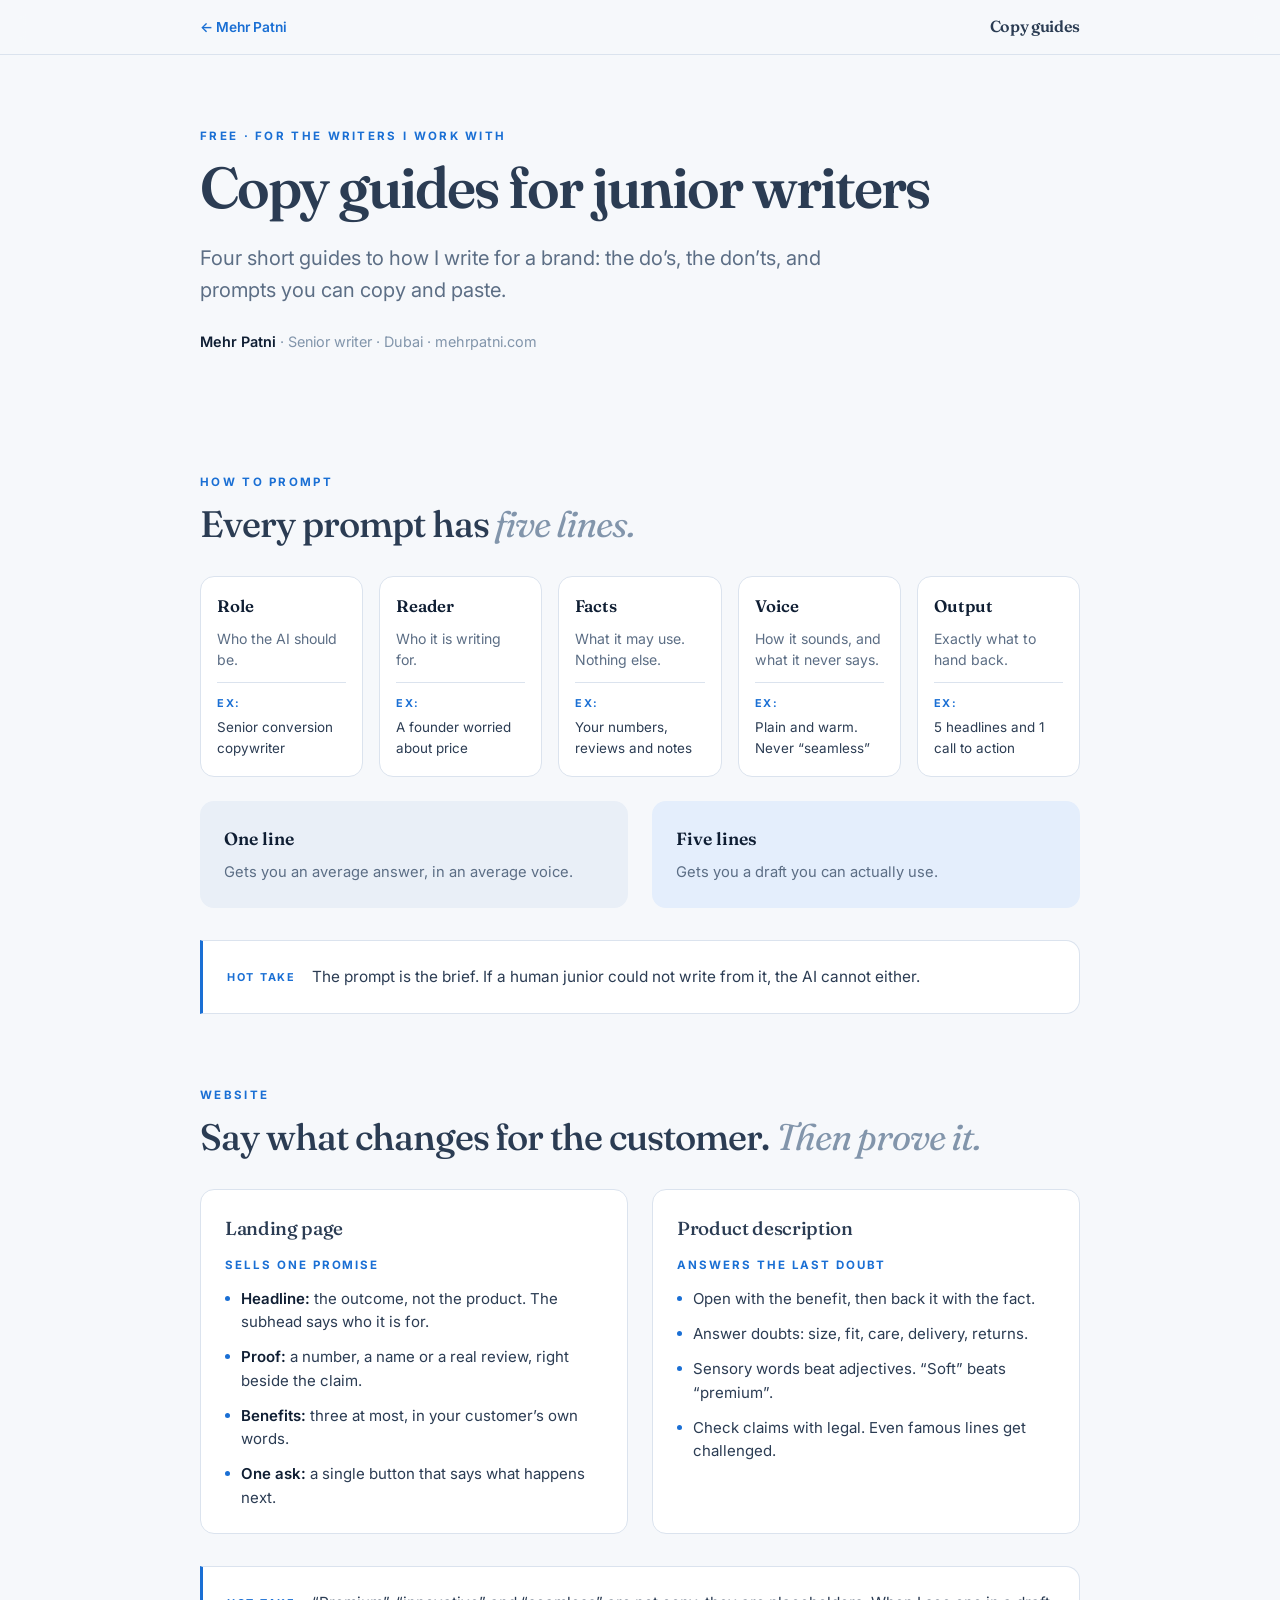
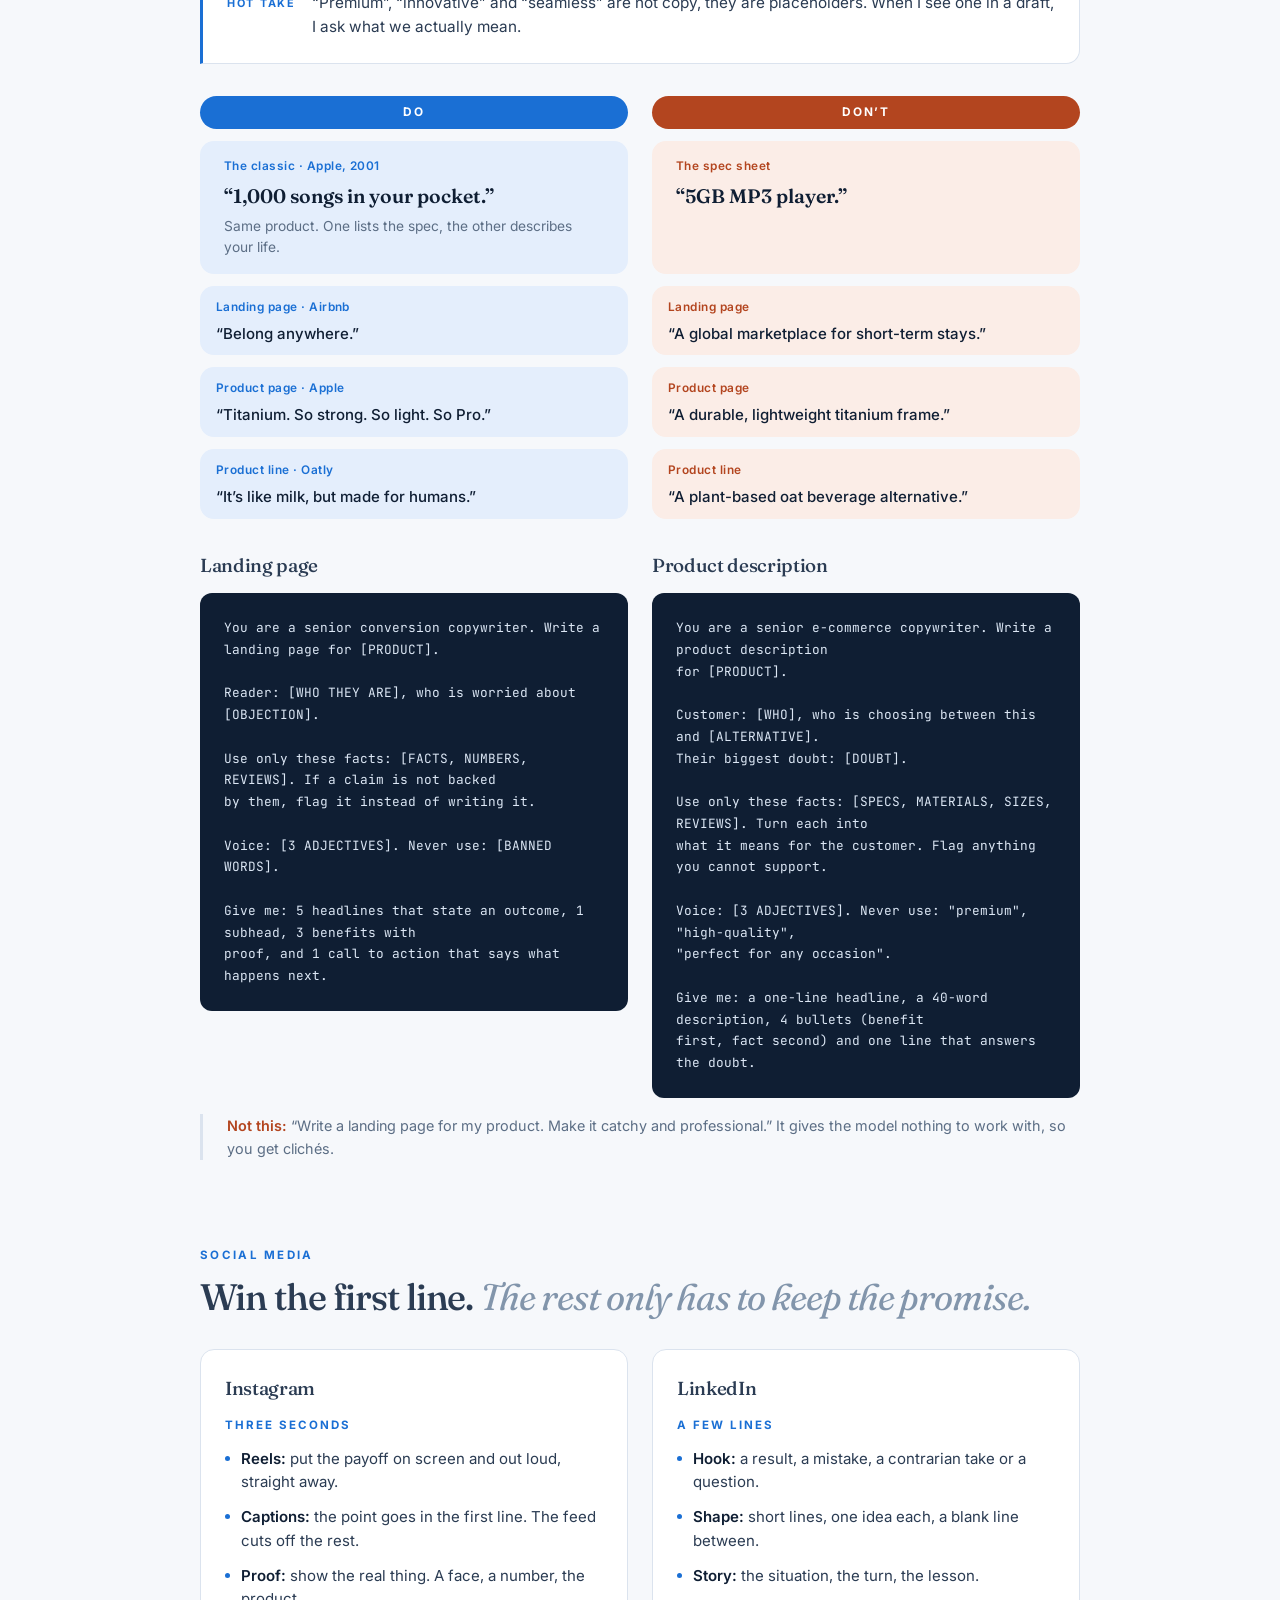
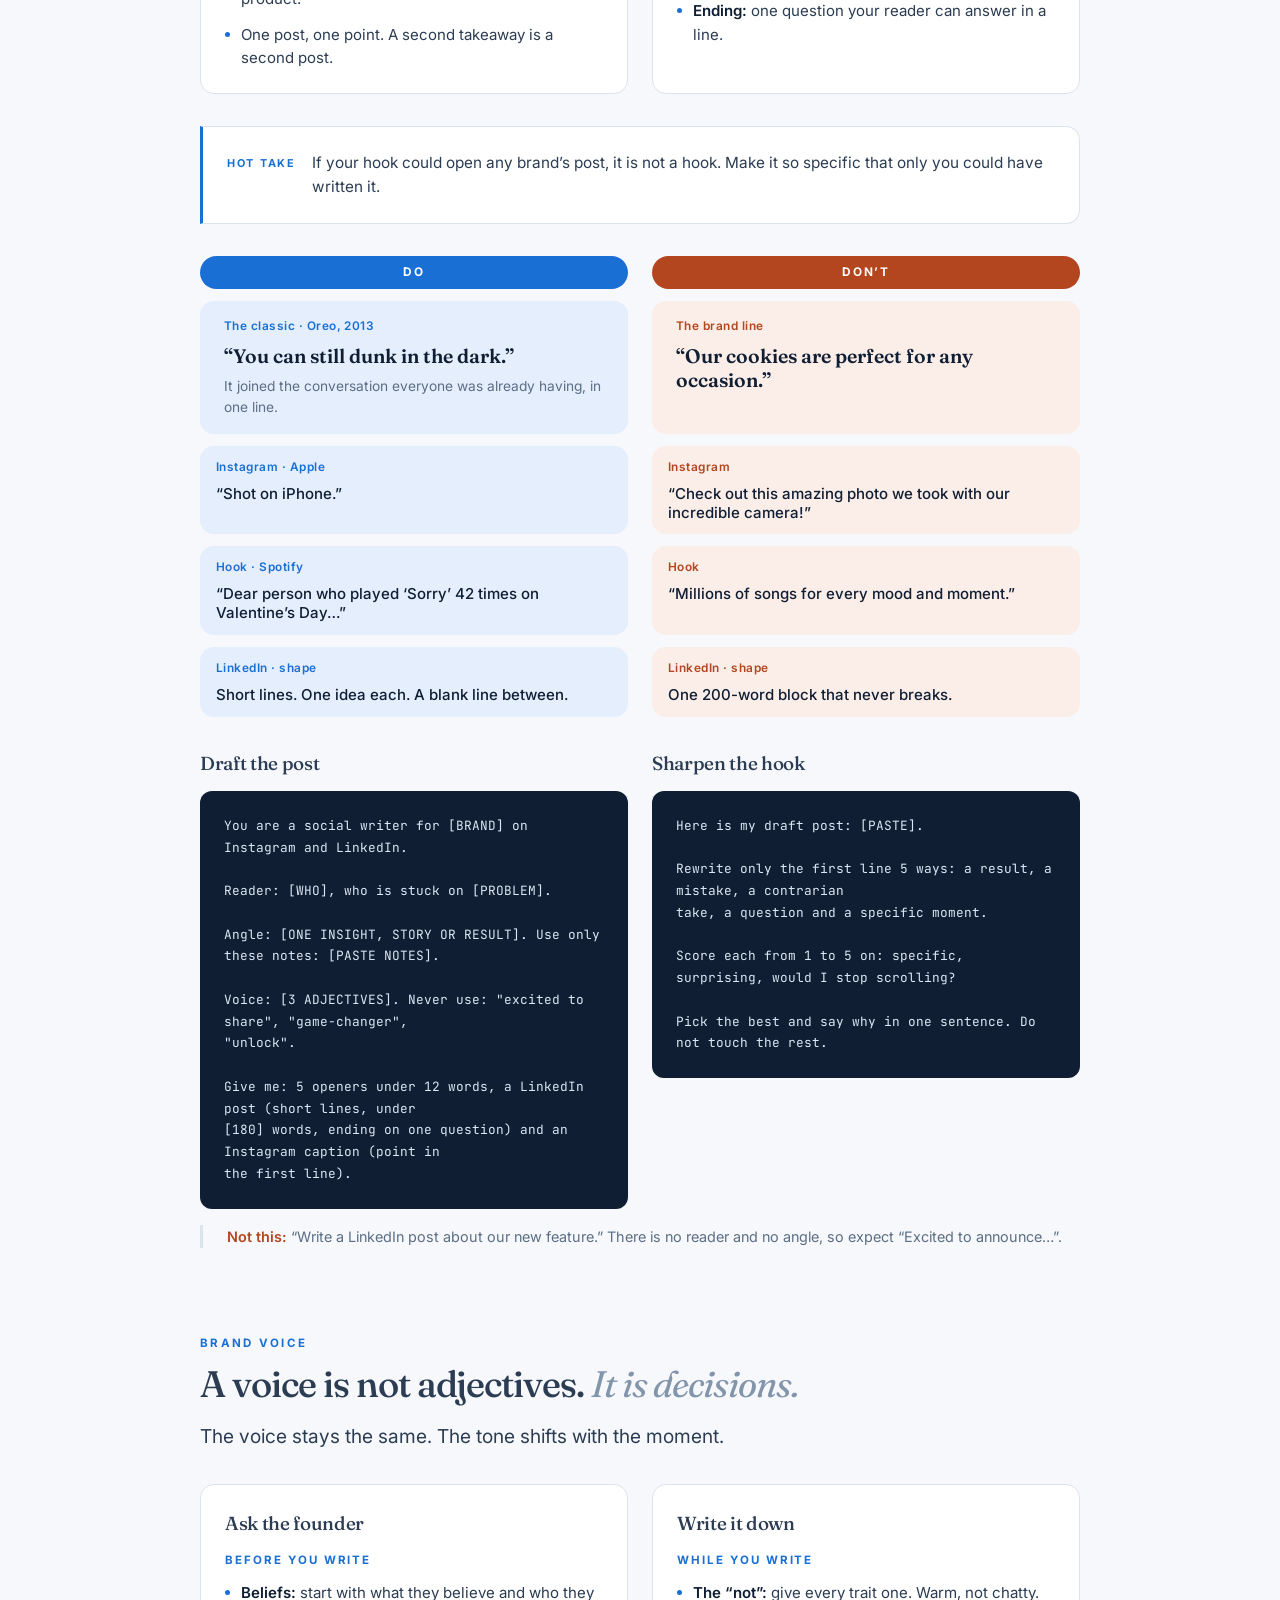
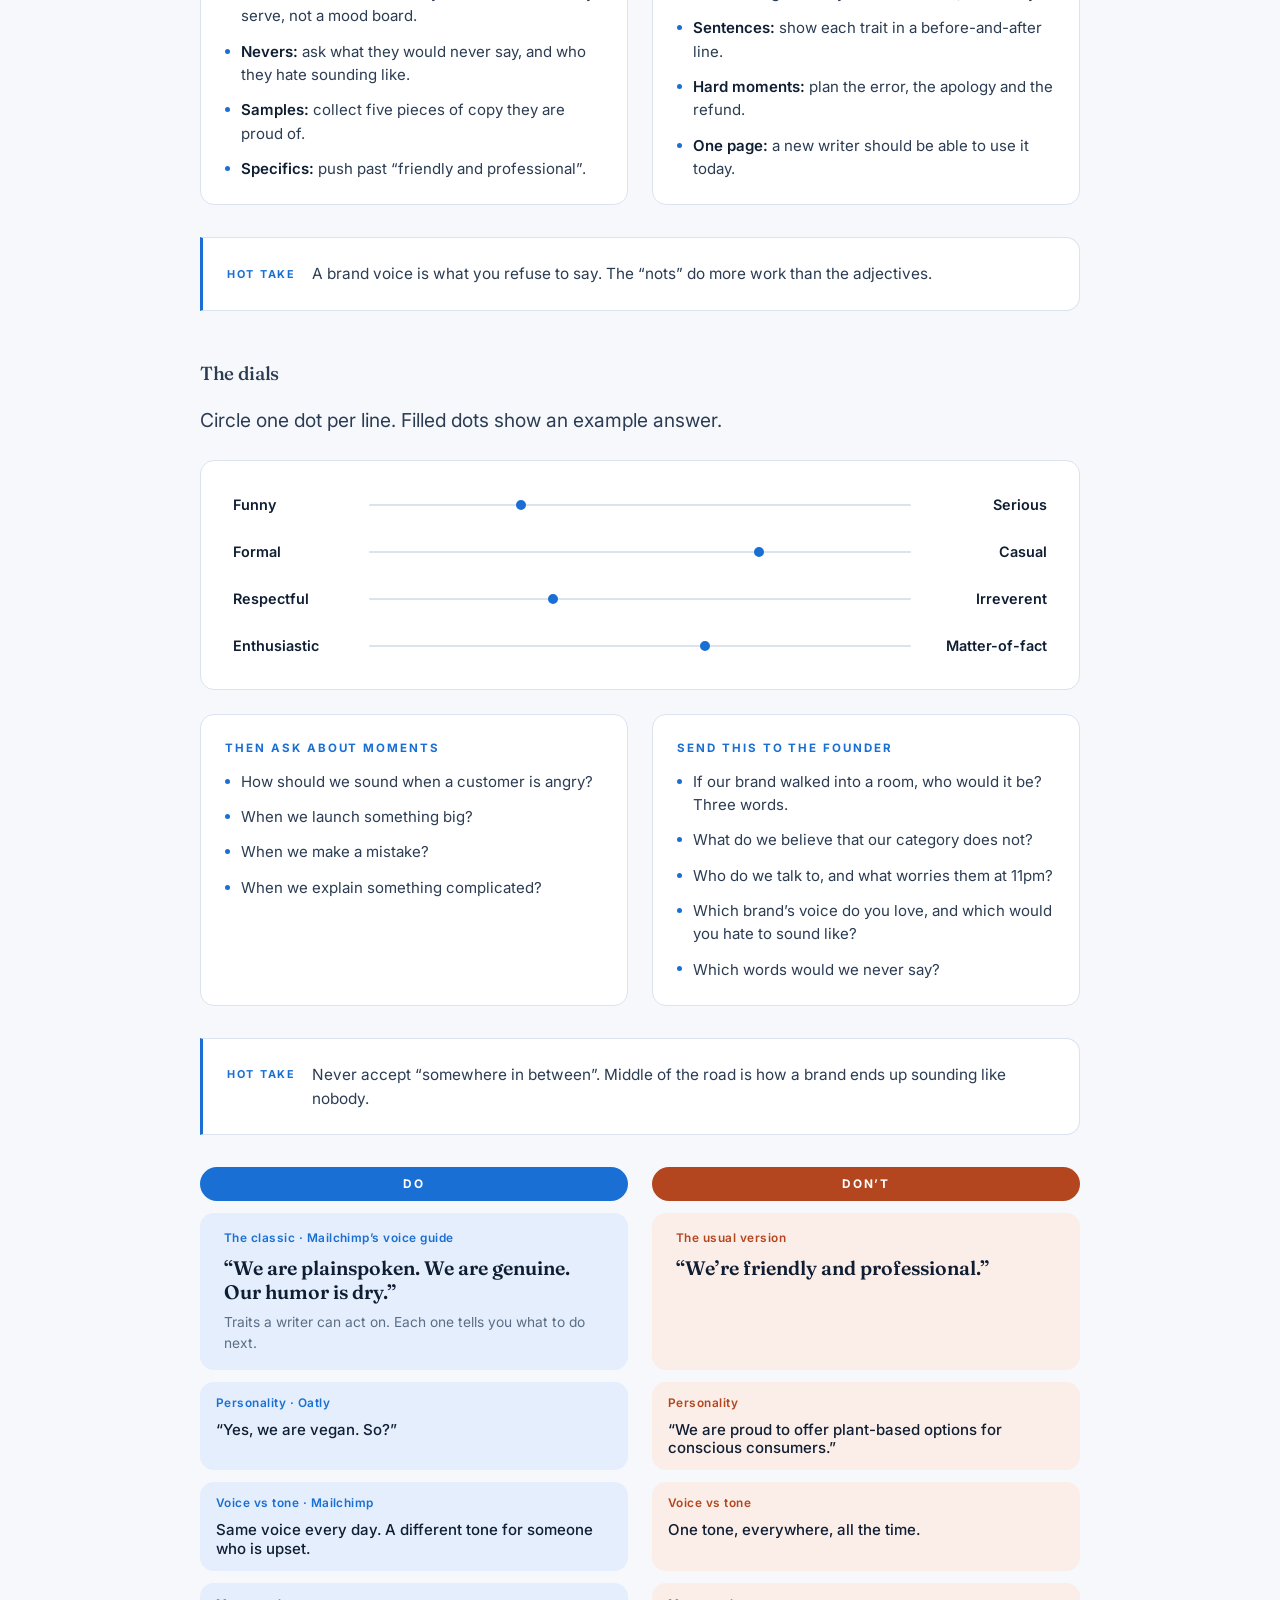
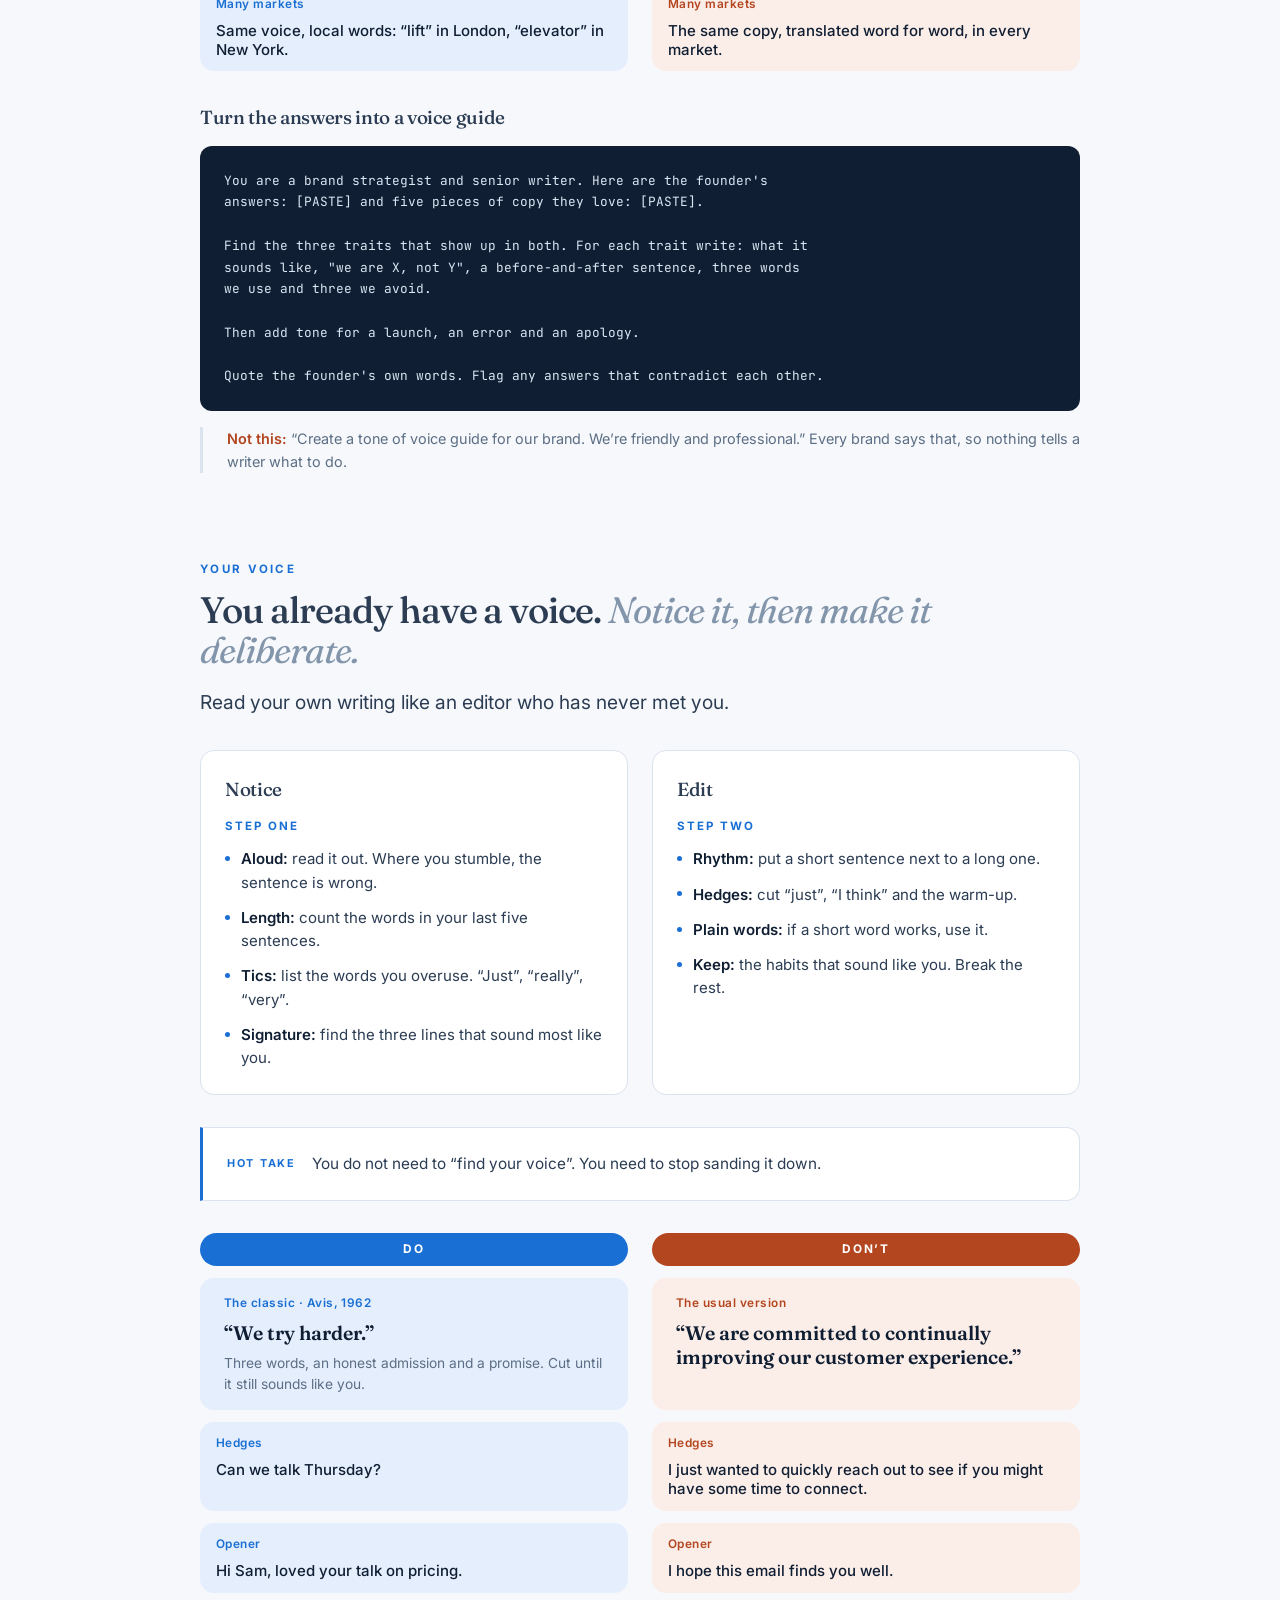
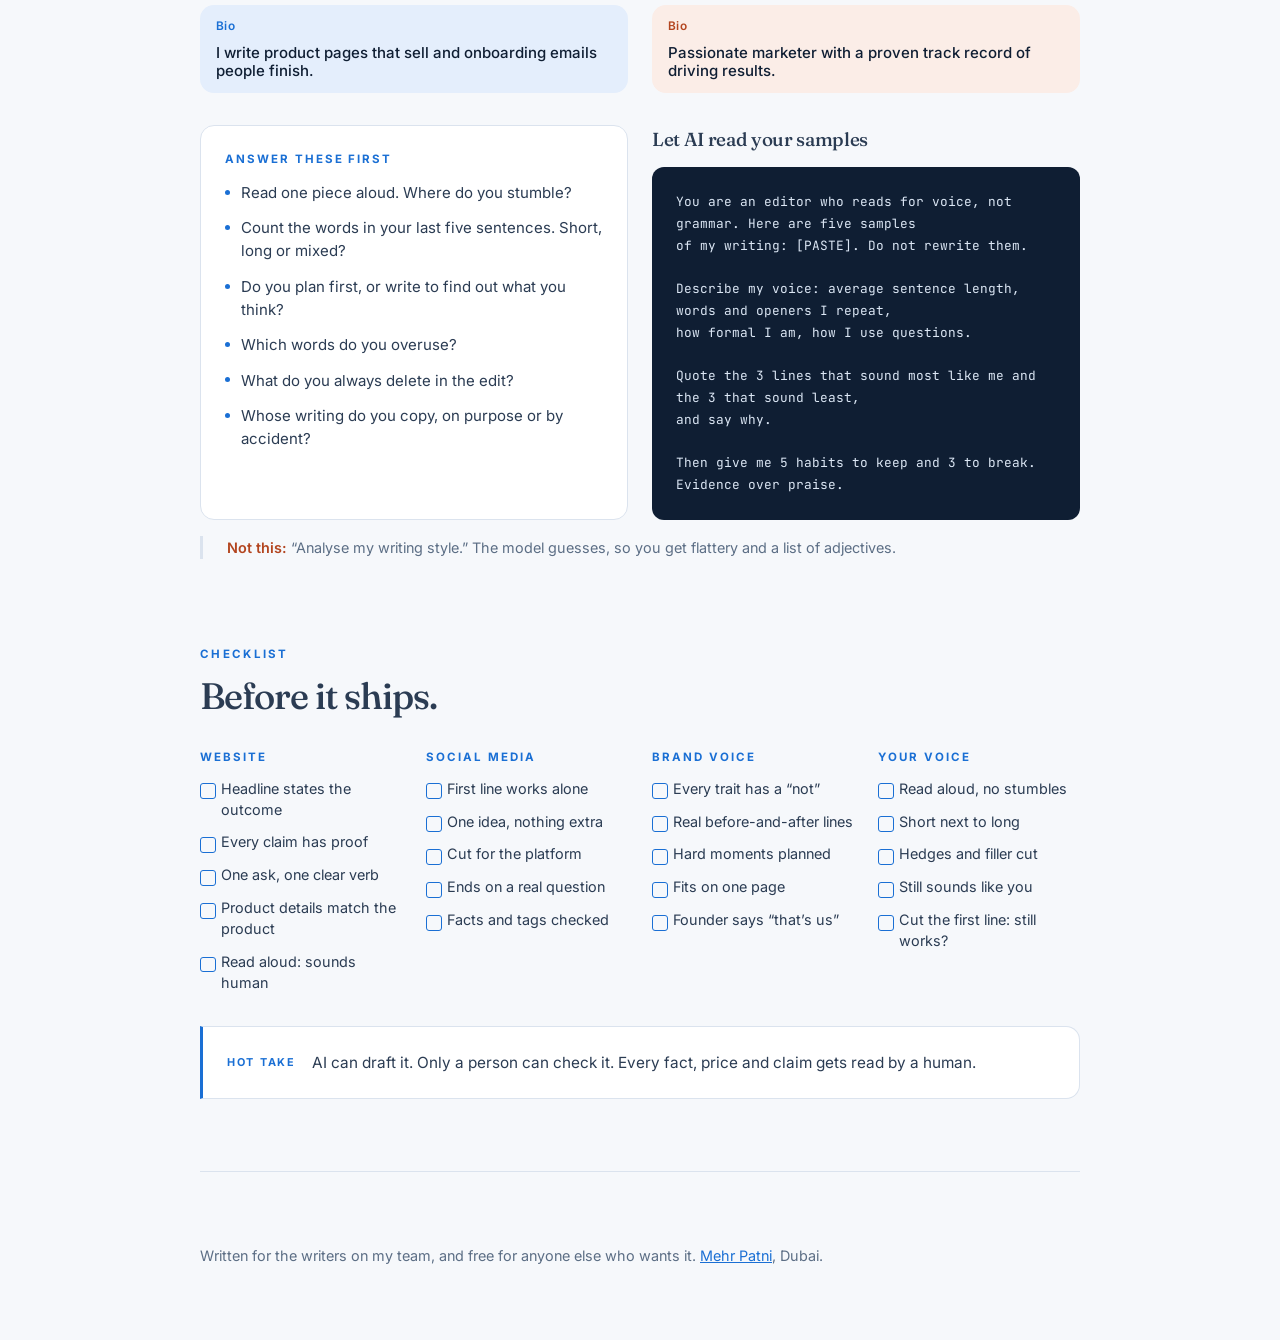
==== guides/index.html @ 4fb8721e "Copy guides for junior writers, rebuilt as a page The PDF was printed from a browser page that no lo" ====
<!doctype html>
<html lang="en">
<head>
<meta charset="utf-8">
<meta name="viewport" content="width=device-width, initial-scale=1, viewport-fit=cover">
<title>Copy guides for junior writers</title>
<meta name="description" content="Four short guides to writing for a brand: websites, social, brand voice and your own voice. With the do's, the don'ts, and prompts you can copy and paste.">
<link rel="preconnect" href="https://fonts.googleapis.com">
<link rel="preconnect" href="https://fonts.gstatic.com" crossorigin>
<link href="https://fonts.googleapis.com/css2?family=Fraunces:ital,opsz,wght@0,9..144,400;0,9..144,500;0,9..144,600;1,9..144,400&family=Inter:wght@400;500;600;700&family=JetBrains+Mono:wght@400&display=swap" rel="stylesheet">
<style>
:root{
  --paper:#F6F8FB; --paper-2:#E9EFF7; --ink:#0F1E33; --body:#2B3C53;
  --muted:#5C6E85; --faint:#8295AB;
  --accent:#1A6FD4; --accent-soft:#E4EEFC; --warm:#B3451F; --warm-soft:#FBEDE7;
  --line:#DBE3EE; --white:#fff;
  --s1:.25rem; --s2:.5rem; --s3:.75rem; --s4:1rem; --s5:1.5rem;
  --s6:2rem; --s7:3rem; --s8:4.5rem; --r:14px;
}
*{box-sizing:border-box}
body{margin:0;background:var(--paper);color:var(--body);
  font-family:Inter,system-ui,-apple-system,"Segoe UI",Helvetica,Arial,sans-serif;
  font-size:1.02rem;line-height:1.6;-webkit-font-smoothing:antialiased}
h1,h2,h3,h4{font-family:Fraunces,Georgia,serif;font-weight:500;margin:0}
a{color:var(--accent)}
.wrap{max-width:58rem;margin:0 auto;padding:0 var(--s5)}

.bar{position:sticky;top:0;z-index:20;background:rgba(246,248,251,.86);
  backdrop-filter:blur(12px);border-bottom:1px solid var(--line)}
.bar .wrap{display:flex;align-items:center;justify-content:space-between;gap:var(--s4);min-height:3.4rem}
.back{display:inline-flex;align-items:center;gap:var(--s2);font-size:.86rem;font-weight:600;
  text-decoration:none;color:var(--accent)}
.mark{font-family:Fraunces;font-weight:600;font-size:1rem;letter-spacing:-.02em}

header{padding:var(--s8) 0 var(--s7)}
.eyebrow{font-size:.72rem;font-weight:700;letter-spacing:.2em;text-transform:uppercase;
  color:var(--accent);margin:0 0 var(--s3)}
h1{font-size:clamp(2.3rem,6vw,3.6rem);font-weight:600;letter-spacing:-.035em;line-height:1.04}
.lede{font-size:clamp(1.05rem,1.6vw,1.26rem);color:var(--muted);max-width:52ch;margin:var(--s5) 0 0}
.sign{margin:var(--s5) 0 0;font-size:.9rem;color:var(--faint)}
.sign b{color:var(--ink);font-weight:600}

section{padding:var(--s8) 0 0;scroll-margin-top:4.5rem}
.snum{display:block;font-size:.72rem;font-weight:700;letter-spacing:.2em;text-transform:uppercase;
  color:var(--accent);margin-bottom:var(--s3)}
h2{font-size:clamp(1.6rem,3.2vw,2.3rem);letter-spacing:-.028em;line-height:1.1}
h2 em{font-style:italic;font-weight:400;color:var(--faint)}
.prin{margin:var(--s4) 0 0;font-size:clamp(1.02rem,1.5vw,1.2rem);color:var(--body);max-width:54ch}

h3{font-size:1.18rem;letter-spacing:-.018em;margin-bottom:var(--s3)}
h4{font-family:Inter;font-size:.72rem;font-weight:700;letter-spacing:.17em;text-transform:uppercase;
  color:var(--accent);margin-bottom:var(--s3)}

.two{display:grid;grid-template-columns:repeat(2,1fr);gap:var(--s5);margin-top:var(--s6)}
.card{background:var(--white);border:1px solid var(--line);border-radius:var(--r);padding:var(--s5)}
.card ul{margin:0;padding:0;list-style:none;display:flex;flex-direction:column;gap:var(--s3)}
.card li{font-size:.94rem;line-height:1.55;padding-left:1rem;position:relative}
.card li::before{content:"";position:absolute;left:0;top:.56rem;width:5px;height:5px;
  border-radius:50%;background:var(--accent)}
.card li b{color:var(--ink);font-weight:600}

/* the five lines of a prompt */
.five{display:grid;grid-template-columns:repeat(5,1fr);gap:var(--s4);margin-top:var(--s6)}
.line{background:var(--white);border:1px solid var(--line);border-radius:var(--r);padding:var(--s4)}
.line .n{font-family:Fraunces;font-size:1.05rem;font-weight:600;color:var(--ink);margin-bottom:var(--s2)}
.line p{margin:0;font-size:.88rem;line-height:1.5;color:var(--muted)}
.ex{display:block;margin-top:var(--s3);padding-top:var(--s3);border-top:1px solid var(--line);
  font-size:.84rem;color:var(--body)}
.ex b{font-family:Inter;font-size:.68rem;font-weight:700;letter-spacing:.14em;color:var(--accent);
  display:block;margin-bottom:.25rem}

.versus{display:grid;grid-template-columns:repeat(2,1fr);gap:var(--s5);margin-top:var(--s5)}
.vs{border-radius:var(--r);padding:var(--s5)}
.vs.one{background:var(--paper-2)}
.vs.more{background:var(--accent-soft)}
.vs .t{font-family:Fraunces;font-size:1.1rem;font-weight:600;color:var(--ink);margin-bottom:var(--s2)}
.vs p{margin:0;font-size:.92rem;color:var(--muted)}

/* do and don't */
.dd{margin-top:var(--s6)}
.ddhead{display:grid;grid-template-columns:repeat(2,1fr);gap:var(--s5);margin-bottom:var(--s3)}
.ddhead span{text-align:center;border-radius:999px;padding:.45rem;font-size:.74rem;font-weight:700;
  letter-spacing:.16em;text-transform:uppercase;color:#fff}
.ddhead .d{background:var(--accent)} .ddhead .n{background:var(--warm)}
.ddrow{display:grid;grid-template-columns:repeat(2,1fr);gap:var(--s5);margin-bottom:var(--s3)}
.ddcell{border-radius:var(--r);padding:var(--s4) var(--s5)}
.ddcell.d{background:var(--accent-soft)} .ddcell.n{background:var(--warm-soft)}
.ddcell .src{font-size:.74rem;font-weight:600;letter-spacing:.04em;margin-bottom:var(--s2)}
.ddcell.d .src{color:var(--accent)} .ddcell.n .src{color:var(--warm)}
.ddcell .line1{font-family:Fraunces;font-size:1.22rem;font-weight:600;color:var(--ink);line-height:1.25}
.ddcell small{display:block;margin-top:var(--s2);font-size:.86rem;color:var(--muted);line-height:1.5}
.ddrow.tight .ddcell{padding:var(--s3) var(--s4)}
.ddrow.tight .line1{font-family:Inter;font-size:.94rem;font-weight:500}

/* prompts to paste */
pre{margin:0;background:var(--ink);color:#DCE7F5;border-radius:12px;padding:var(--s5);
  font-family:"JetBrains Mono",ui-monospace,SFMono-Regular,Menlo,monospace;
  font-size:.8rem;line-height:1.7;white-space:pre-wrap;word-break:break-word;overflow-x:auto}
.pwrap h3{margin-bottom:var(--s3)}

.hot{margin-top:var(--s6);display:flex;gap:var(--s4);align-items:flex-start;
  background:var(--white);border:1px solid var(--line);border-left:3px solid var(--accent);
  border-radius:0 var(--r) var(--r) 0;padding:var(--s5)}
.hot .tag{flex:none;font-size:.68rem;font-weight:700;letter-spacing:.16em;text-transform:uppercase;
  color:var(--accent);padding-top:.22rem}
.hot p{margin:0;font-size:.96rem;line-height:1.55;color:var(--body)}
.notthis{margin-top:var(--s4);font-size:.9rem;color:var(--muted);padding-left:var(--s5);
  border-left:3px solid var(--line)}
.notthis b{color:var(--warm);font-weight:600}

/* the dials */
.dials{margin-top:var(--s5);background:var(--white);border:1px solid var(--line);
  border-radius:var(--r);padding:var(--s6)}
.dial{display:grid;grid-template-columns:7.5rem 1fr 7.5rem;align-items:center;gap:var(--s4);
  margin-bottom:var(--s5)}
.dial:last-child{margin-bottom:0}
.dial span{font-size:.9rem;font-weight:600;color:var(--ink)}
.dial span:last-child{text-align:right}
.track{position:relative;height:2px;background:var(--line);border-radius:2px}
.track i{position:absolute;top:50%;transform:translate(-50%,-50%);width:10px;height:10px;
  border-radius:50%;border:2px solid var(--accent);background:var(--white)}
.track i.on{background:var(--accent)}

.check{display:grid;grid-template-columns:repeat(4,1fr);gap:var(--s5);margin-top:var(--s6)}
.check ul{margin:0;padding:0;list-style:none;display:flex;flex-direction:column;gap:var(--s3)}
.check li{font-size:.9rem;line-height:1.45;padding-left:1.3rem;position:relative;color:var(--body)}
.check li::before{content:"";position:absolute;left:0;top:.3rem;width:.85rem;height:.85rem;
  border:1.5px solid var(--accent);border-radius:3px}

footer{padding:var(--s8) 0;margin-top:var(--s8);border-top:1px solid var(--line);
  color:var(--muted);font-size:.9rem}

@media(max-width:60rem){
  .five{grid-template-columns:repeat(2,1fr)}
  .check{grid-template-columns:repeat(2,1fr)}
}
@media(max-width:46rem){
  .two,.versus,.ddrow,.ddhead{grid-template-columns:1fr}
  .five{grid-template-columns:1fr}
  .check{grid-template-columns:1fr}
  .dial{grid-template-columns:1fr;gap:var(--s2)}
  .dial span:last-child{text-align:left}
  .ddhead span{margin-bottom:var(--s1)}
}
@media print{
  .bar{display:none}
  body{background:#fff;font-size:10pt}
  section{page-break-inside:avoid;padding-top:18pt}
  pre{background:#fff;color:#111;border:1px solid #bbb;font-size:7.5pt}
  @page{margin:14mm}
}
</style>
</head>
<body>

<div class="bar"><div class="wrap">
  <a class="back" href="../index.html">&larr; Mehr Patni</a>
  <span class="mark">Copy guides</span>
</div></div>

<div class="wrap">

<header>
  <p class="eyebrow">Free &middot; for the writers I work with</p>
  <h1>Copy guides for junior writers</h1>
  <p class="lede">Four short guides to how I write for a brand: the do&rsquo;s, the don&rsquo;ts,
  and prompts you can copy and paste.</p>
  <p class="sign"><b>Mehr Patni</b> &middot; Senior writer &middot; Dubai &middot; mehrpatni.com</p>
</header>

<!-- ─────────────── how to prompt ─────────────── -->
<section id="prompt">
  <span class="snum">How to prompt</span>
  <h2>Every prompt has <em>five lines.</em></h2>

  <div class="five">
    <div class="line"><div class="n">Role</div><p>Who the AI should be.</p>
      <span class="ex"><b>EX:</b> Senior conversion copywriter</span></div>
    <div class="line"><div class="n">Reader</div><p>Who it is writing for.</p>
      <span class="ex"><b>EX:</b> A founder worried about price</span></div>
    <div class="line"><div class="n">Facts</div><p>What it may use. Nothing else.</p>
      <span class="ex"><b>EX:</b> Your numbers, reviews and notes</span></div>
    <div class="line"><div class="n">Voice</div><p>How it sounds, and what it never says.</p>
      <span class="ex"><b>EX:</b> Plain and warm. Never &ldquo;seamless&rdquo;</span></div>
    <div class="line"><div class="n">Output</div><p>Exactly what to hand back.</p>
      <span class="ex"><b>EX:</b> 5 headlines and 1 call to action</span></div>
  </div>

  <div class="versus">
    <div class="vs one"><div class="t">One line</div>
      <p>Gets you an average answer, in an average voice.</p></div>
    <div class="vs more"><div class="t">Five lines</div>
      <p>Gets you a draft you can actually use.</p></div>
  </div>

  <div class="hot"><span class="tag">Hot take</span>
    <p>The prompt is the brief. If a human junior could not write from it, the AI cannot either.</p></div>
</section>

<!-- ─────────────── website ─────────────── -->
<section id="website">
  <span class="snum">Website</span>
  <h2>Say what changes for the customer. <em>Then prove it.</em></h2>

  <div class="two">
    <div class="card">
      <h3>Landing page</h3>
      <h4>Sells one promise</h4>
      <ul>
        <li><b>Headline:</b> the outcome, not the product. The subhead says who it is for.</li>
        <li><b>Proof:</b> a number, a name or a real review, right beside the claim.</li>
        <li><b>Benefits:</b> three at most, in your customer&rsquo;s own words.</li>
        <li><b>One ask:</b> a single button that says what happens next.</li>
      </ul>
    </div>
    <div class="card">
      <h3>Product description</h3>
      <h4>Answers the last doubt</h4>
      <ul>
        <li>Open with the benefit, then back it with the fact.</li>
        <li>Answer doubts: size, fit, care, delivery, returns.</li>
        <li>Sensory words beat adjectives. &ldquo;Soft&rdquo; beats &ldquo;premium&rdquo;.</li>
        <li>Check claims with legal. Even famous lines get challenged.</li>
      </ul>
    </div>
  </div>

  <div class="hot"><span class="tag">Hot take</span>
    <p>&ldquo;Premium&rdquo;, &ldquo;innovative&rdquo; and &ldquo;seamless&rdquo; are not copy, they
    are placeholders. When I see one in a draft, I ask what we actually mean.</p></div>

  <div class="dd">
    <div class="ddhead"><span class="d">Do</span><span class="n">Don&rsquo;t</span></div>
    <div class="ddrow">
      <div class="ddcell d"><div class="src">The classic &middot; Apple, 2001</div>
        <div class="line1">&ldquo;1,000 songs in your pocket.&rdquo;</div>
        <small>Same product. One lists the spec, the other describes your life.</small></div>
      <div class="ddcell n"><div class="src">The spec sheet</div>
        <div class="line1">&ldquo;5GB MP3 player.&rdquo;</div></div>
    </div>
    <div class="ddrow tight">
      <div class="ddcell d"><div class="src">Landing page &middot; Airbnb</div>
        <div class="line1">&ldquo;Belong anywhere.&rdquo;</div></div>
      <div class="ddcell n"><div class="src">Landing page</div>
        <div class="line1">&ldquo;A global marketplace for short-term stays.&rdquo;</div></div>
    </div>
    <div class="ddrow tight">
      <div class="ddcell d"><div class="src">Product page &middot; Apple</div>
        <div class="line1">&ldquo;Titanium. So strong. So light. So Pro.&rdquo;</div></div>
      <div class="ddcell n"><div class="src">Product page</div>
        <div class="line1">&ldquo;A durable, lightweight titanium frame.&rdquo;</div></div>
    </div>
    <div class="ddrow tight">
      <div class="ddcell d"><div class="src">Product line &middot; Oatly</div>
        <div class="line1">&ldquo;It&rsquo;s like milk, but made for humans.&rdquo;</div></div>
      <div class="ddcell n"><div class="src">Product line</div>
        <div class="line1">&ldquo;A plant-based oat beverage alternative.&rdquo;</div></div>
    </div>
  </div>

  <div class="two pwrap">
    <div><h3>Landing page</h3>
<pre>You are a senior conversion copywriter. Write a landing page for [PRODUCT].

Reader: [WHO THEY ARE], who is worried about [OBJECTION].

Use only these facts: [FACTS, NUMBERS, REVIEWS]. If a claim is not backed
by them, flag it instead of writing it.

Voice: [3 ADJECTIVES]. Never use: [BANNED WORDS].

Give me: 5 headlines that state an outcome, 1 subhead, 3 benefits with
proof, and 1 call to action that says what happens next.</pre></div>
    <div><h3>Product description</h3>
<pre>You are a senior e-commerce copywriter. Write a product description
for [PRODUCT].

Customer: [WHO], who is choosing between this and [ALTERNATIVE].
Their biggest doubt: [DOUBT].

Use only these facts: [SPECS, MATERIALS, SIZES, REVIEWS]. Turn each into
what it means for the customer. Flag anything you cannot support.

Voice: [3 ADJECTIVES]. Never use: "premium", "high-quality",
"perfect for any occasion".

Give me: a one-line headline, a 40-word description, 4 bullets (benefit
first, fact second) and one line that answers the doubt.</pre></div>
  </div>

  <p class="notthis"><b>Not this:</b> &ldquo;Write a landing page for my product. Make it catchy and
  professional.&rdquo; It gives the model nothing to work with, so you get clich&eacute;s.</p>
</section>

<!-- ─────────────── social ─────────────── -->
<section id="social">
  <span class="snum">Social media</span>
  <h2>Win the first line. <em>The rest only has to keep the promise.</em></h2>

  <div class="two">
    <div class="card">
      <h3>Instagram</h3>
      <h4>Three seconds</h4>
      <ul>
        <li><b>Reels:</b> put the payoff on screen and out loud, straight away.</li>
        <li><b>Captions:</b> the point goes in the first line. The feed cuts off the rest.</li>
        <li><b>Proof:</b> show the real thing. A face, a number, the product.</li>
        <li>One post, one point. A second takeaway is a second post.</li>
      </ul>
    </div>
    <div class="card">
      <h3>LinkedIn</h3>
      <h4>A few lines</h4>
      <ul>
        <li><b>Hook:</b> a result, a mistake, a contrarian take or a question.</li>
        <li><b>Shape:</b> short lines, one idea each, a blank line between.</li>
        <li><b>Story:</b> the situation, the turn, the lesson.</li>
        <li><b>Ending:</b> one question your reader can answer in a line.</li>
      </ul>
    </div>
  </div>

  <div class="hot"><span class="tag">Hot take</span>
    <p>If your hook could open any brand&rsquo;s post, it is not a hook. Make it so specific that
    only you could have written it.</p></div>

  <div class="dd">
    <div class="ddhead"><span class="d">Do</span><span class="n">Don&rsquo;t</span></div>
    <div class="ddrow">
      <div class="ddcell d"><div class="src">The classic &middot; Oreo, 2013</div>
        <div class="line1">&ldquo;You can still dunk in the dark.&rdquo;</div>
        <small>It joined the conversation everyone was already having, in one line.</small></div>
      <div class="ddcell n"><div class="src">The brand line</div>
        <div class="line1">&ldquo;Our cookies are perfect for any occasion.&rdquo;</div></div>
    </div>
    <div class="ddrow tight">
      <div class="ddcell d"><div class="src">Instagram &middot; Apple</div>
        <div class="line1">&ldquo;Shot on iPhone.&rdquo;</div></div>
      <div class="ddcell n"><div class="src">Instagram</div>
        <div class="line1">&ldquo;Check out this amazing photo we took with our incredible camera!&rdquo;</div></div>
    </div>
    <div class="ddrow tight">
      <div class="ddcell d"><div class="src">Hook &middot; Spotify</div>
        <div class="line1">&ldquo;Dear person who played &lsquo;Sorry&rsquo; 42 times on Valentine&rsquo;s Day&hellip;&rdquo;</div></div>
      <div class="ddcell n"><div class="src">Hook</div>
        <div class="line1">&ldquo;Millions of songs for every mood and moment.&rdquo;</div></div>
    </div>
    <div class="ddrow tight">
      <div class="ddcell d"><div class="src">LinkedIn &middot; shape</div>
        <div class="line1">Short lines. One idea each. A blank line between.</div></div>
      <div class="ddcell n"><div class="src">LinkedIn &middot; shape</div>
        <div class="line1">One 200-word block that never breaks.</div></div>
    </div>
  </div>

  <div class="two pwrap">
    <div><h3>Draft the post</h3>
<pre>You are a social writer for [BRAND] on Instagram and LinkedIn.

Reader: [WHO], who is stuck on [PROBLEM].

Angle: [ONE INSIGHT, STORY OR RESULT]. Use only these notes: [PASTE NOTES].

Voice: [3 ADJECTIVES]. Never use: "excited to share", "game-changer",
"unlock".

Give me: 5 openers under 12 words, a LinkedIn post (short lines, under
[180] words, ending on one question) and an Instagram caption (point in
the first line).</pre></div>
    <div><h3>Sharpen the hook</h3>
<pre>Here is my draft post: [PASTE].

Rewrite only the first line 5 ways: a result, a mistake, a contrarian
take, a question and a specific moment.

Score each from 1 to 5 on: specific, surprising, would I stop scrolling?

Pick the best and say why in one sentence. Do not touch the rest.</pre></div>
  </div>

  <p class="notthis"><b>Not this:</b> &ldquo;Write a LinkedIn post about our new feature.&rdquo;
  There is no reader and no angle, so expect &ldquo;Excited to announce&hellip;&rdquo;.</p>
</section>

<!-- ─────────────── brand voice ─────────────── -->
<section id="brand">
  <span class="snum">Brand voice</span>
  <h2>A voice is not adjectives. <em>It is decisions.</em></h2>
  <p class="prin">The voice stays the same. The tone shifts with the moment.</p>

  <div class="two">
    <div class="card">
      <h3>Ask the founder</h3>
      <h4>Before you write</h4>
      <ul>
        <li><b>Beliefs:</b> start with what they believe and who they serve, not a mood board.</li>
        <li><b>Nevers:</b> ask what they would never say, and who they hate sounding like.</li>
        <li><b>Samples:</b> collect five pieces of copy they are proud of.</li>
        <li><b>Specifics:</b> push past &ldquo;friendly and professional&rdquo;.</li>
      </ul>
    </div>
    <div class="card">
      <h3>Write it down</h3>
      <h4>While you write</h4>
      <ul>
        <li><b>The &ldquo;not&rdquo;:</b> give every trait one. Warm, not chatty.</li>
        <li><b>Sentences:</b> show each trait in a before-and-after line.</li>
        <li><b>Hard moments:</b> plan the error, the apology and the refund.</li>
        <li><b>One page:</b> a new writer should be able to use it today.</li>
      </ul>
    </div>
  </div>

  <div class="hot"><span class="tag">Hot take</span>
    <p>A brand voice is what you refuse to say. The &ldquo;nots&rdquo; do more work than the
    adjectives.</p></div>

  <h3 style="margin-top:var(--s7)">The dials</h3>
  <p class="prin">Circle one dot per line. Filled dots show an example answer.</p>
  <div class="dials">
    <div class="dial"><span>Funny</span><div class="track"><i class="on" style="left:28%"></i></div><span>Serious</span></div>
    <div class="dial"><span>Formal</span><div class="track"><i class="on" style="left:72%"></i></div><span>Casual</span></div>
    <div class="dial"><span>Respectful</span><div class="track"><i class="on" style="left:34%"></i></div><span>Irreverent</span></div>
    <div class="dial"><span>Enthusiastic</span><div class="track"><i class="on" style="left:62%"></i></div><span>Matter-of-fact</span></div>
  </div>

  <div class="two" style="margin-top:var(--s5)">
    <div class="card">
      <h4>Then ask about moments</h4>
      <ul>
        <li>How should we sound when a customer is angry?</li>
        <li>When we launch something big?</li>
        <li>When we make a mistake?</li>
        <li>When we explain something complicated?</li>
      </ul>
    </div>
    <div class="card">
      <h4>Send this to the founder</h4>
      <ul>
        <li>If our brand walked into a room, who would it be? Three words.</li>
        <li>What do we believe that our category does not?</li>
        <li>Who do we talk to, and what worries them at 11pm?</li>
        <li>Which brand&rsquo;s voice do you love, and which would you hate to sound like?</li>
        <li>Which words would we never say?</li>
      </ul>
    </div>
  </div>

  <div class="hot"><span class="tag">Hot take</span>
    <p>Never accept &ldquo;somewhere in between&rdquo;. Middle of the road is how a brand ends up
    sounding like nobody.</p></div>

  <div class="dd">
    <div class="ddhead"><span class="d">Do</span><span class="n">Don&rsquo;t</span></div>
    <div class="ddrow">
      <div class="ddcell d"><div class="src">The classic &middot; Mailchimp&rsquo;s voice guide</div>
        <div class="line1">&ldquo;We are plainspoken. We are genuine. Our humor is dry.&rdquo;</div>
        <small>Traits a writer can act on. Each one tells you what to do next.</small></div>
      <div class="ddcell n"><div class="src">The usual version</div>
        <div class="line1">&ldquo;We&rsquo;re friendly and professional.&rdquo;</div></div>
    </div>
    <div class="ddrow tight">
      <div class="ddcell d"><div class="src">Personality &middot; Oatly</div>
        <div class="line1">&ldquo;Yes, we are vegan. So?&rdquo;</div></div>
      <div class="ddcell n"><div class="src">Personality</div>
        <div class="line1">&ldquo;We are proud to offer plant-based options for conscious consumers.&rdquo;</div></div>
    </div>
    <div class="ddrow tight">
      <div class="ddcell d"><div class="src">Voice vs tone &middot; Mailchimp</div>
        <div class="line1">Same voice every day. A different tone for someone who is upset.</div></div>
      <div class="ddcell n"><div class="src">Voice vs tone</div>
        <div class="line1">One tone, everywhere, all the time.</div></div>
    </div>
    <div class="ddrow tight">
      <div class="ddcell d"><div class="src">Many markets</div>
        <div class="line1">Same voice, local words: &ldquo;lift&rdquo; in London, &ldquo;elevator&rdquo; in New York.</div></div>
      <div class="ddcell n"><div class="src">Many markets</div>
        <div class="line1">The same copy, translated word for word, in every market.</div></div>
    </div>
  </div>

  <div class="pwrap" style="margin-top:var(--s6)">
    <h3>Turn the answers into a voice guide</h3>
<pre>You are a brand strategist and senior writer. Here are the founder's
answers: [PASTE] and five pieces of copy they love: [PASTE].

Find the three traits that show up in both. For each trait write: what it
sounds like, "we are X, not Y", a before-and-after sentence, three words
we use and three we avoid.

Then add tone for a launch, an error and an apology.

Quote the founder's own words. Flag any answers that contradict each other.</pre>
  </div>

  <p class="notthis"><b>Not this:</b> &ldquo;Create a tone of voice guide for our brand. We&rsquo;re
  friendly and professional.&rdquo; Every brand says that, so nothing tells a writer what to do.</p>
</section>

<!-- ─────────────── your voice ─────────────── -->
<section id="yours">
  <span class="snum">Your voice</span>
  <h2>You already have a voice. <em>Notice it, then make it deliberate.</em></h2>
  <p class="prin">Read your own writing like an editor who has never met you.</p>

  <div class="two">
    <div class="card">
      <h3>Notice</h3>
      <h4>Step one</h4>
      <ul>
        <li><b>Aloud:</b> read it out. Where you stumble, the sentence is wrong.</li>
        <li><b>Length:</b> count the words in your last five sentences.</li>
        <li><b>Tics:</b> list the words you overuse. &ldquo;Just&rdquo;, &ldquo;really&rdquo;, &ldquo;very&rdquo;.</li>
        <li><b>Signature:</b> find the three lines that sound most like you.</li>
      </ul>
    </div>
    <div class="card">
      <h3>Edit</h3>
      <h4>Step two</h4>
      <ul>
        <li><b>Rhythm:</b> put a short sentence next to a long one.</li>
        <li><b>Hedges:</b> cut &ldquo;just&rdquo;, &ldquo;I think&rdquo; and the warm-up.</li>
        <li><b>Plain words:</b> if a short word works, use it.</li>
        <li><b>Keep:</b> the habits that sound like you. Break the rest.</li>
      </ul>
    </div>
  </div>

  <div class="hot"><span class="tag">Hot take</span>
    <p>You do not need to &ldquo;find your voice&rdquo;. You need to stop sanding it down.</p></div>

  <div class="dd">
    <div class="ddhead"><span class="d">Do</span><span class="n">Don&rsquo;t</span></div>
    <div class="ddrow">
      <div class="ddcell d"><div class="src">The classic &middot; Avis, 1962</div>
        <div class="line1">&ldquo;We try harder.&rdquo;</div>
        <small>Three words, an honest admission and a promise. Cut until it still sounds like you.</small></div>
      <div class="ddcell n"><div class="src">The usual version</div>
        <div class="line1">&ldquo;We are committed to continually improving our customer experience.&rdquo;</div></div>
    </div>
    <div class="ddrow tight">
      <div class="ddcell d"><div class="src">Hedges</div>
        <div class="line1">Can we talk Thursday?</div></div>
      <div class="ddcell n"><div class="src">Hedges</div>
        <div class="line1">I just wanted to quickly reach out to see if you might have some time to connect.</div></div>
    </div>
    <div class="ddrow tight">
      <div class="ddcell d"><div class="src">Opener</div>
        <div class="line1">Hi Sam, loved your talk on pricing.</div></div>
      <div class="ddcell n"><div class="src">Opener</div>
        <div class="line1">I hope this email finds you well.</div></div>
    </div>
    <div class="ddrow tight">
      <div class="ddcell d"><div class="src">Bio</div>
        <div class="line1">I write product pages that sell and onboarding emails people finish.</div></div>
      <div class="ddcell n"><div class="src">Bio</div>
        <div class="line1">Passionate marketer with a proven track record of driving results.</div></div>
    </div>
  </div>

  <div class="two" style="margin-top:var(--s6)">
    <div class="card">
      <h4>Answer these first</h4>
      <ul>
        <li>Read one piece aloud. Where do you stumble?</li>
        <li>Count the words in your last five sentences. Short, long or mixed?</li>
        <li>Do you plan first, or write to find out what you think?</li>
        <li>Which words do you overuse?</li>
        <li>What do you always delete in the edit?</li>
        <li>Whose writing do you copy, on purpose or by accident?</li>
      </ul>
    </div>
    <div class="pwrap">
      <h3>Let AI read your samples</h3>
<pre>You are an editor who reads for voice, not grammar. Here are five samples
of my writing: [PASTE]. Do not rewrite them.

Describe my voice: average sentence length, words and openers I repeat,
how formal I am, how I use questions.

Quote the 3 lines that sound most like me and the 3 that sound least,
and say why.

Then give me 5 habits to keep and 3 to break. Evidence over praise.</pre>
    </div>
  </div>

  <p class="notthis"><b>Not this:</b> &ldquo;Analyse my writing style.&rdquo; The model guesses, so
  you get flattery and a list of adjectives.</p>
</section>

<!-- ─────────────── checklist ─────────────── -->
<section id="checklist">
  <span class="snum">Checklist</span>
  <h2>Before it ships.</h2>
  <div class="check">
    <div><h4>Website</h4><ul>
      <li>Headline states the outcome</li>
      <li>Every claim has proof</li>
      <li>One ask, one clear verb</li>
      <li>Product details match the product</li>
      <li>Read aloud: sounds human</li>
    </ul></div>
    <div><h4>Social media</h4><ul>
      <li>First line works alone</li>
      <li>One idea, nothing extra</li>
      <li>Cut for the platform</li>
      <li>Ends on a real question</li>
      <li>Facts and tags checked</li>
    </ul></div>
    <div><h4>Brand voice</h4><ul>
      <li>Every trait has a &ldquo;not&rdquo;</li>
      <li>Real before-and-after lines</li>
      <li>Hard moments planned</li>
      <li>Fits on one page</li>
      <li>Founder says &ldquo;that&rsquo;s us&rdquo;</li>
    </ul></div>
    <div><h4>Your voice</h4><ul>
      <li>Read aloud, no stumbles</li>
      <li>Short next to long</li>
      <li>Hedges and filler cut</li>
      <li>Still sounds like you</li>
      <li>Cut the first line: still works?</li>
    </ul></div>
  </div>

  <div class="hot"><span class="tag">Hot take</span>
    <p>AI can draft it. Only a person can check it. Every fact, price and claim gets read by a
    human.</p></div>
</section>

<footer>
  Written for the writers on my team, and free for anyone else who wants it.
  <a href="../index.html">Mehr Patni</a>, Dubai.
</footer>

</div>
</body>
</html>
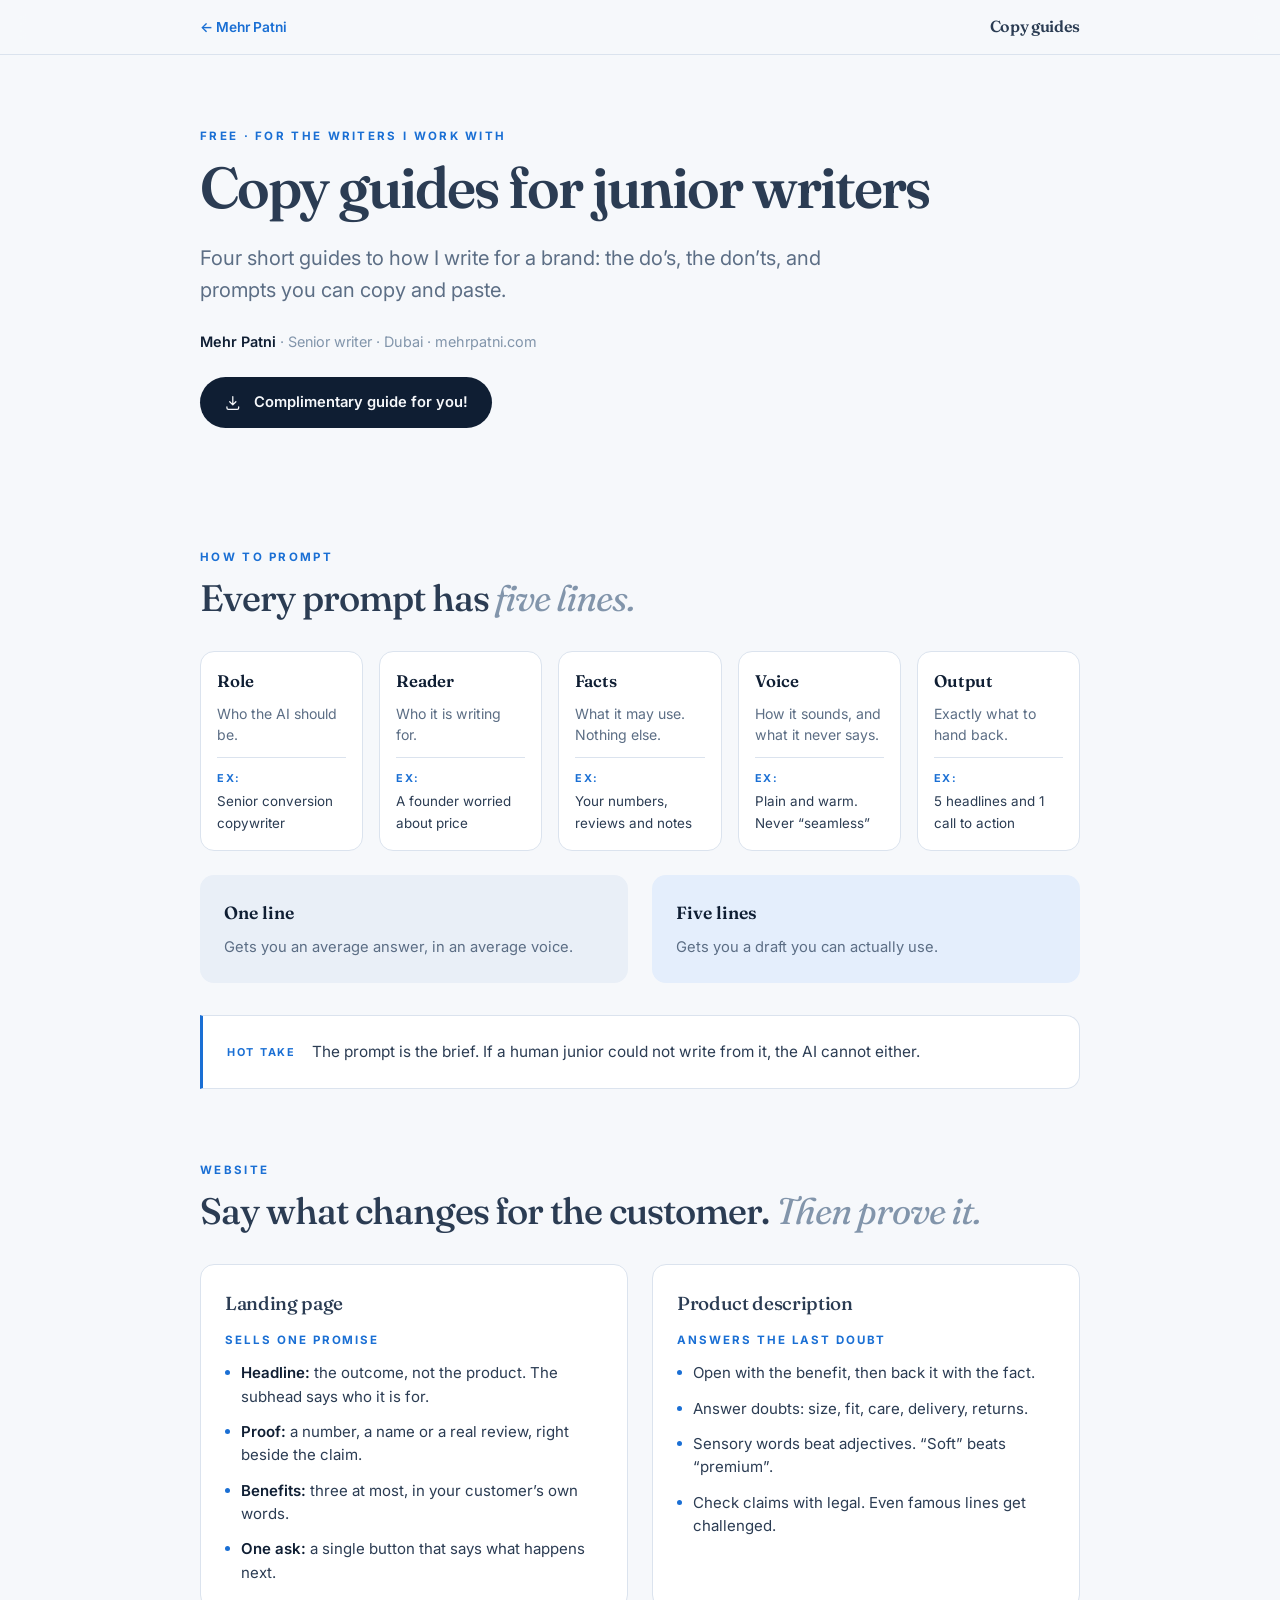
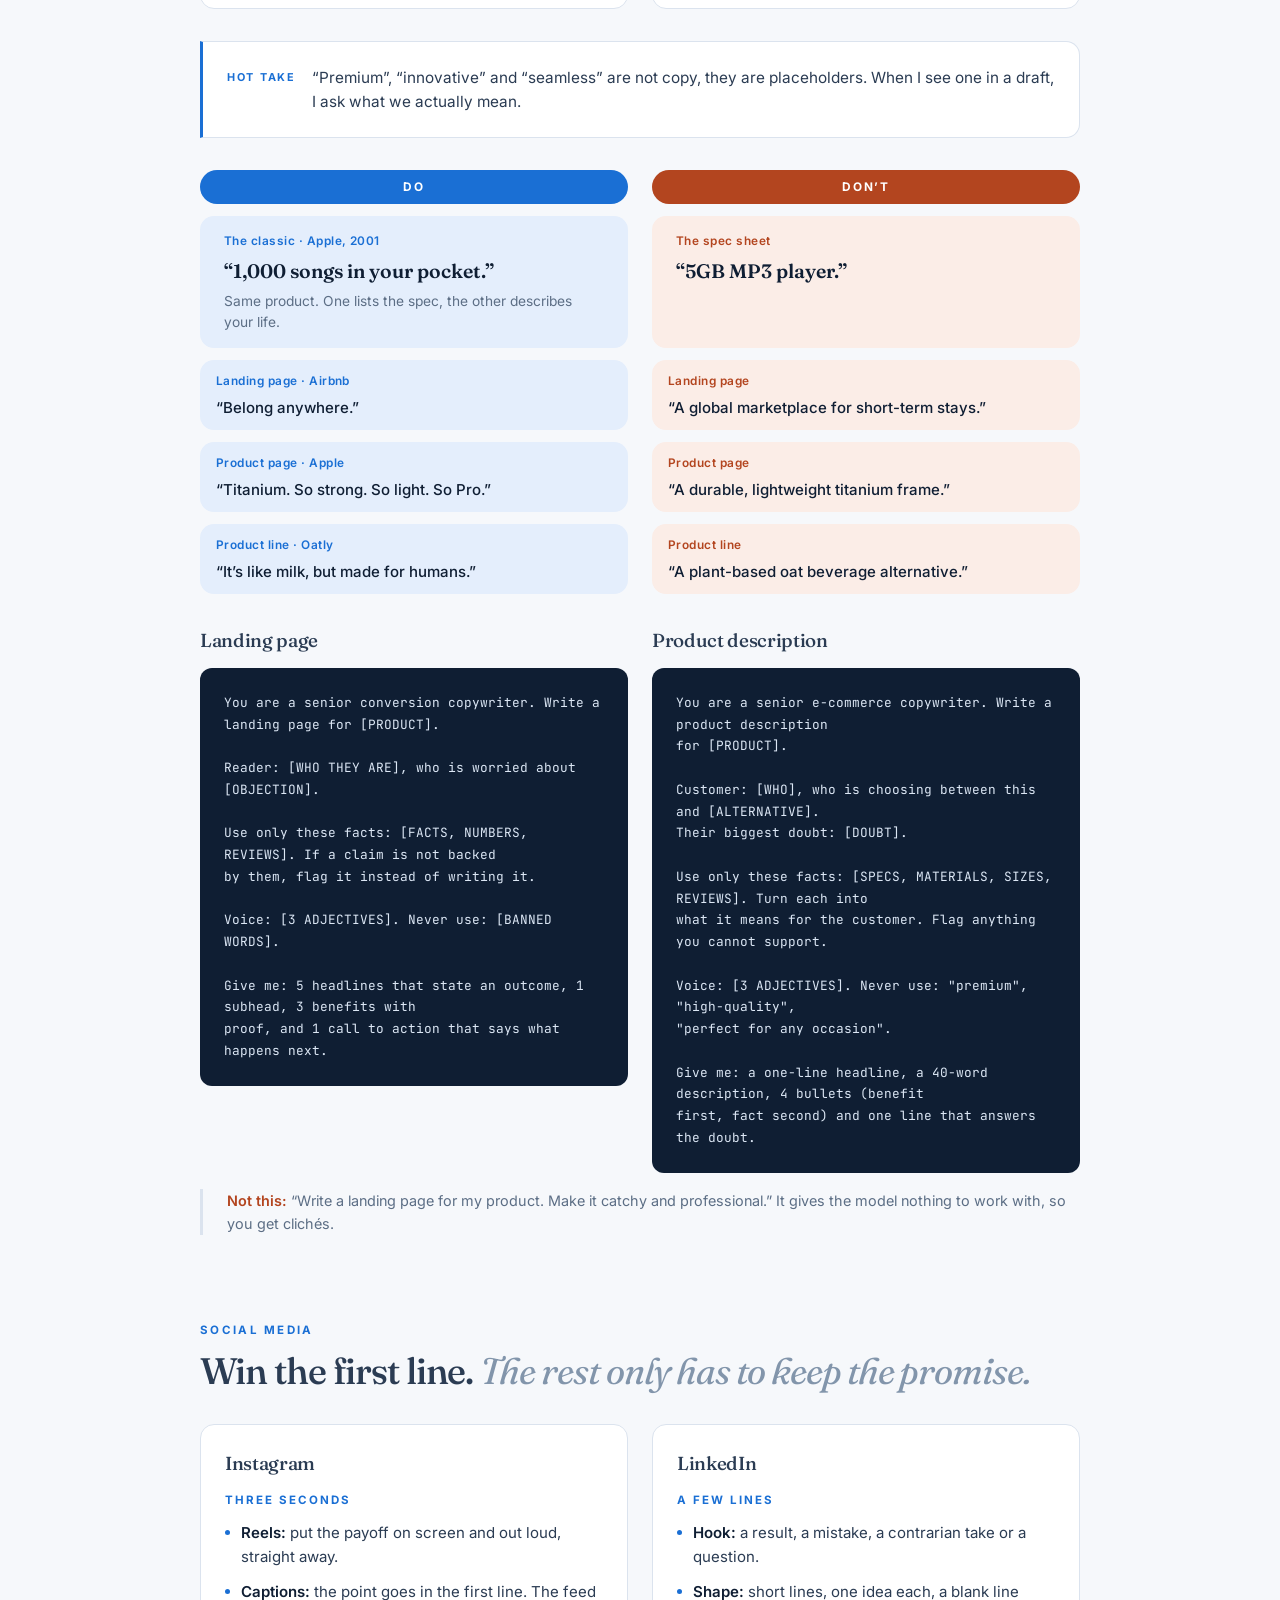
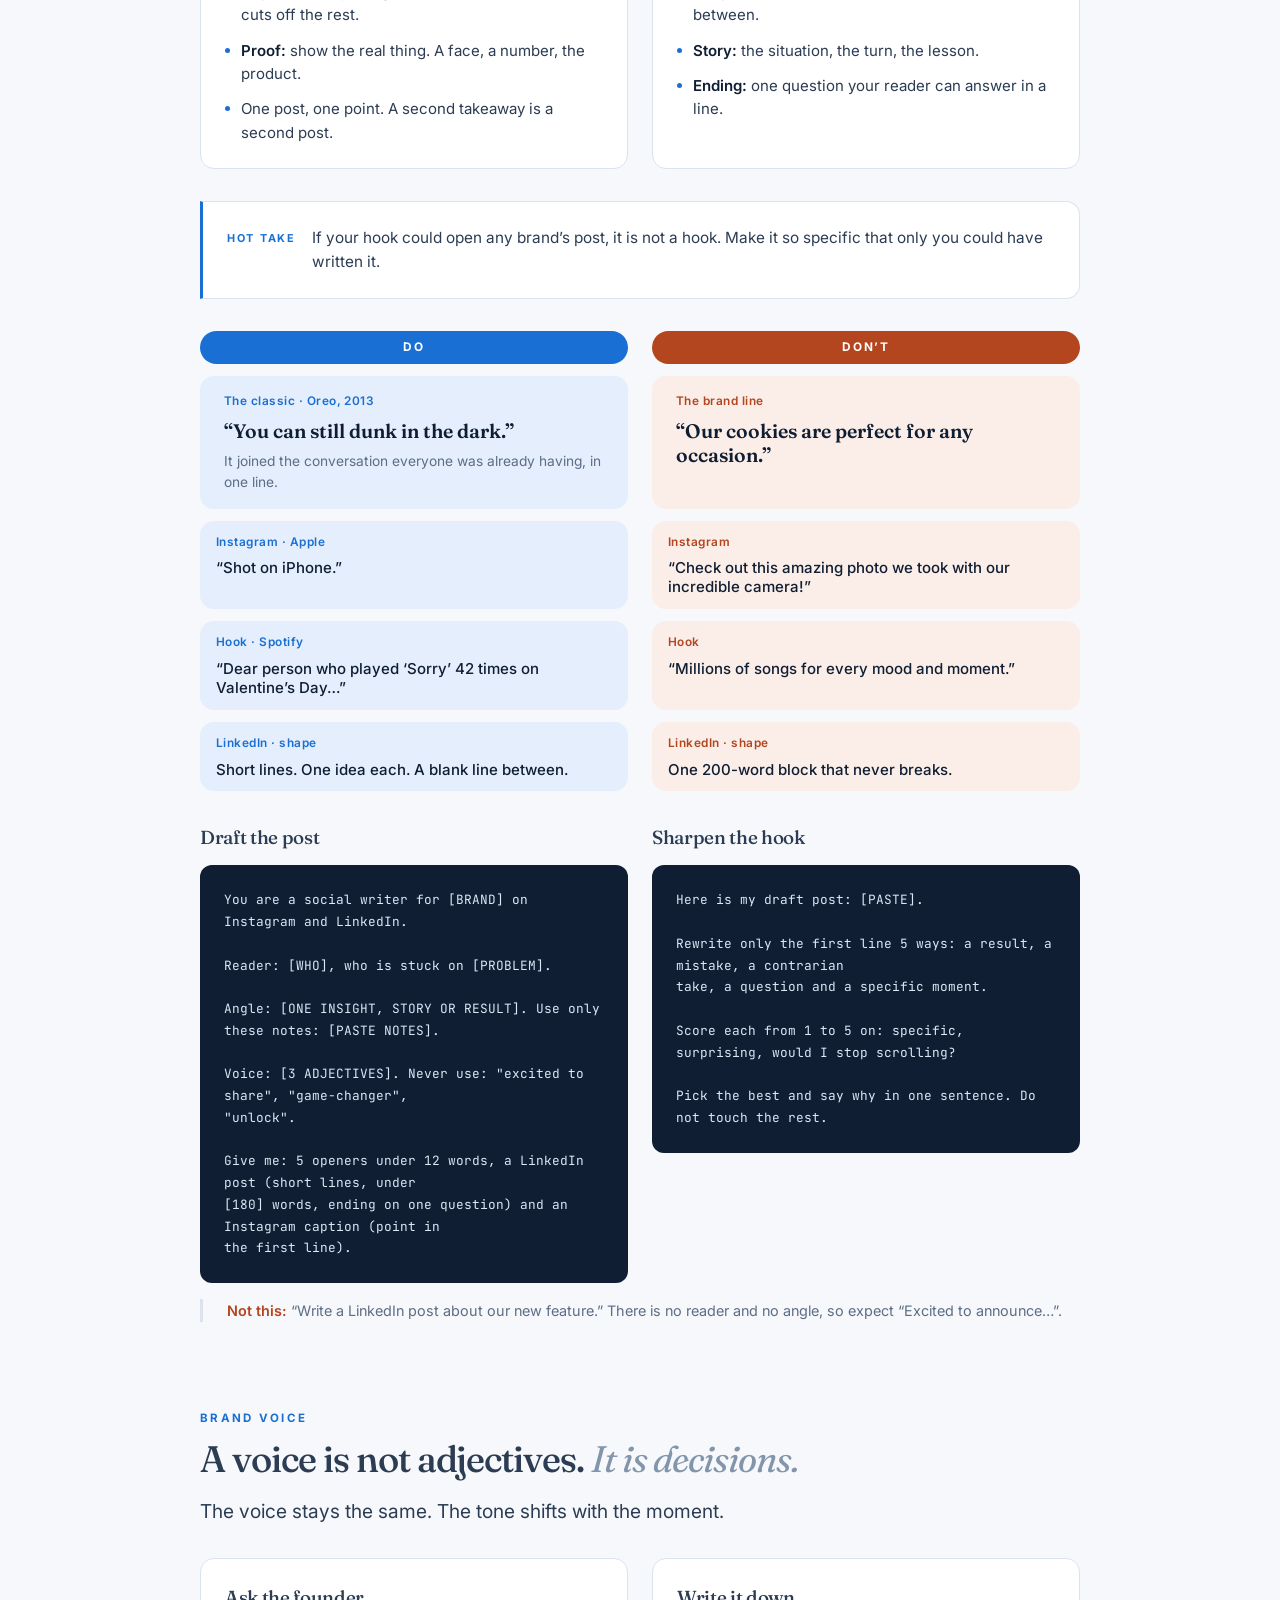
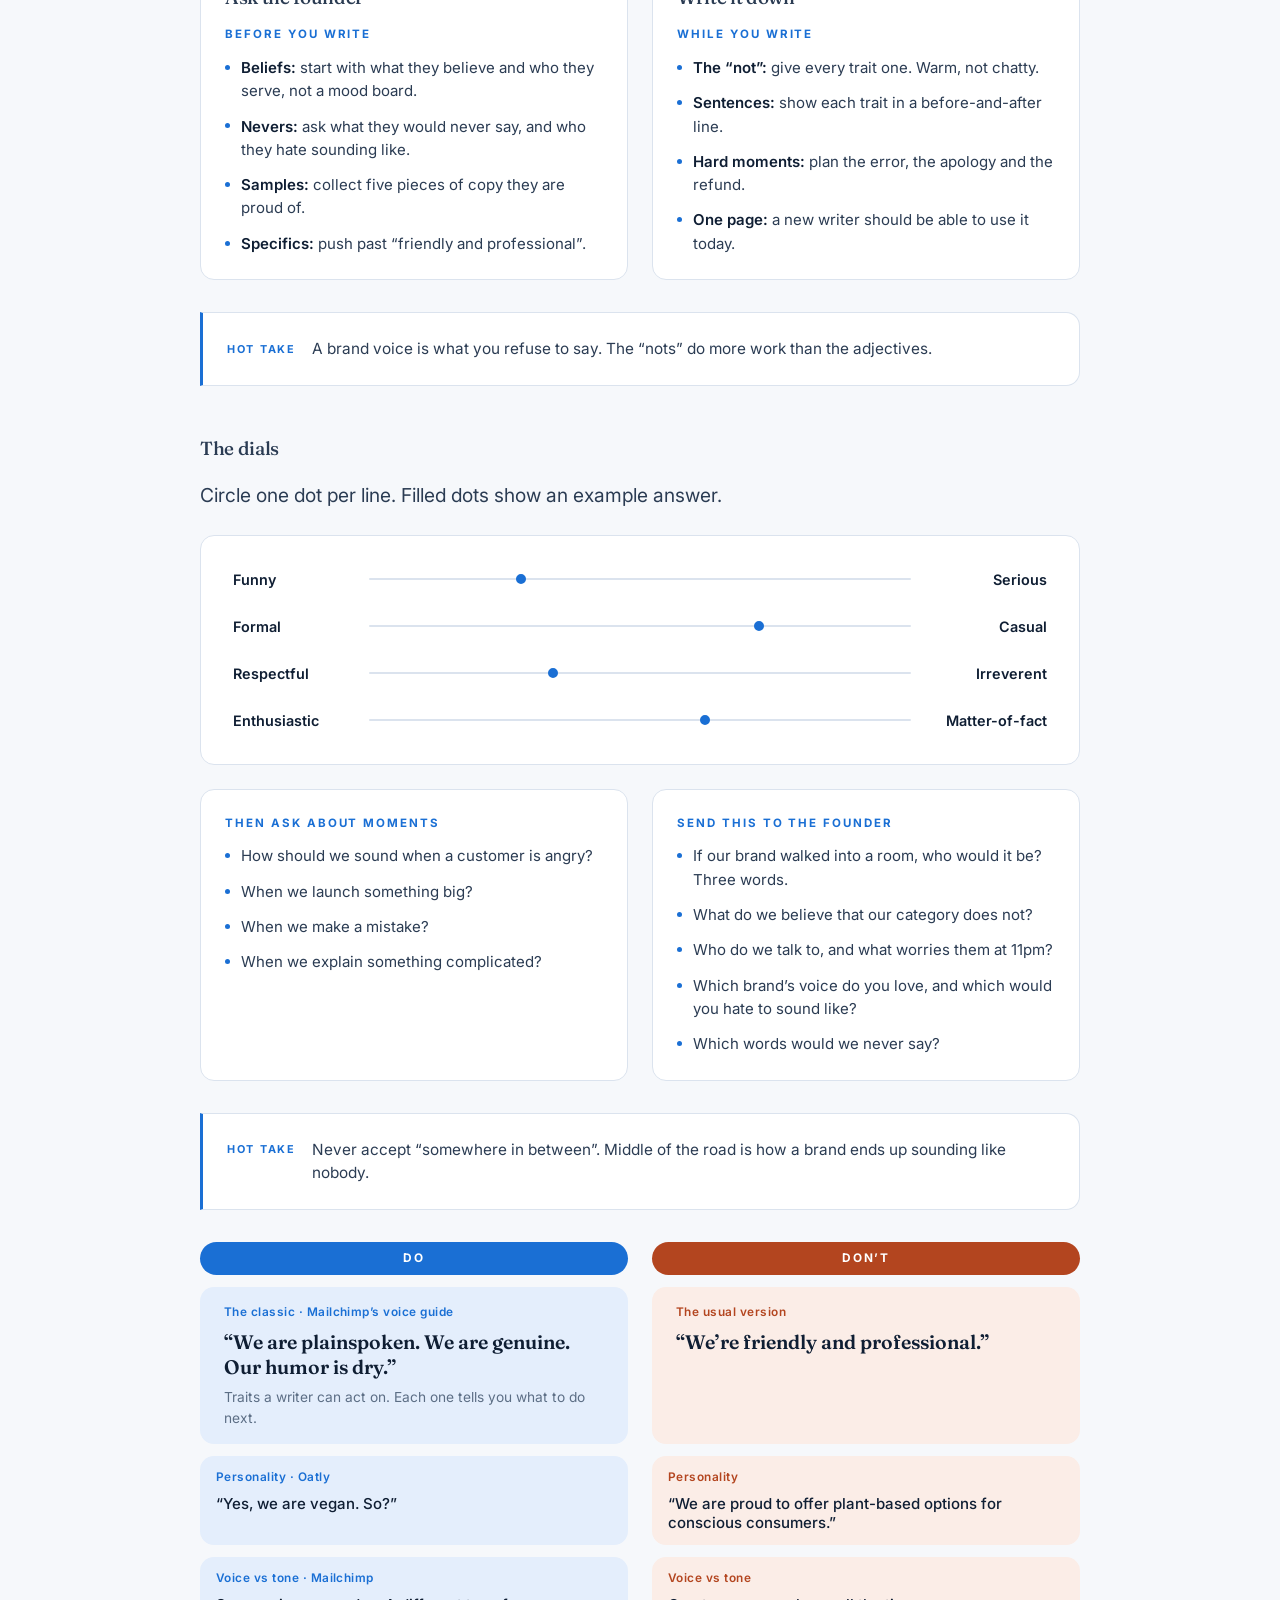
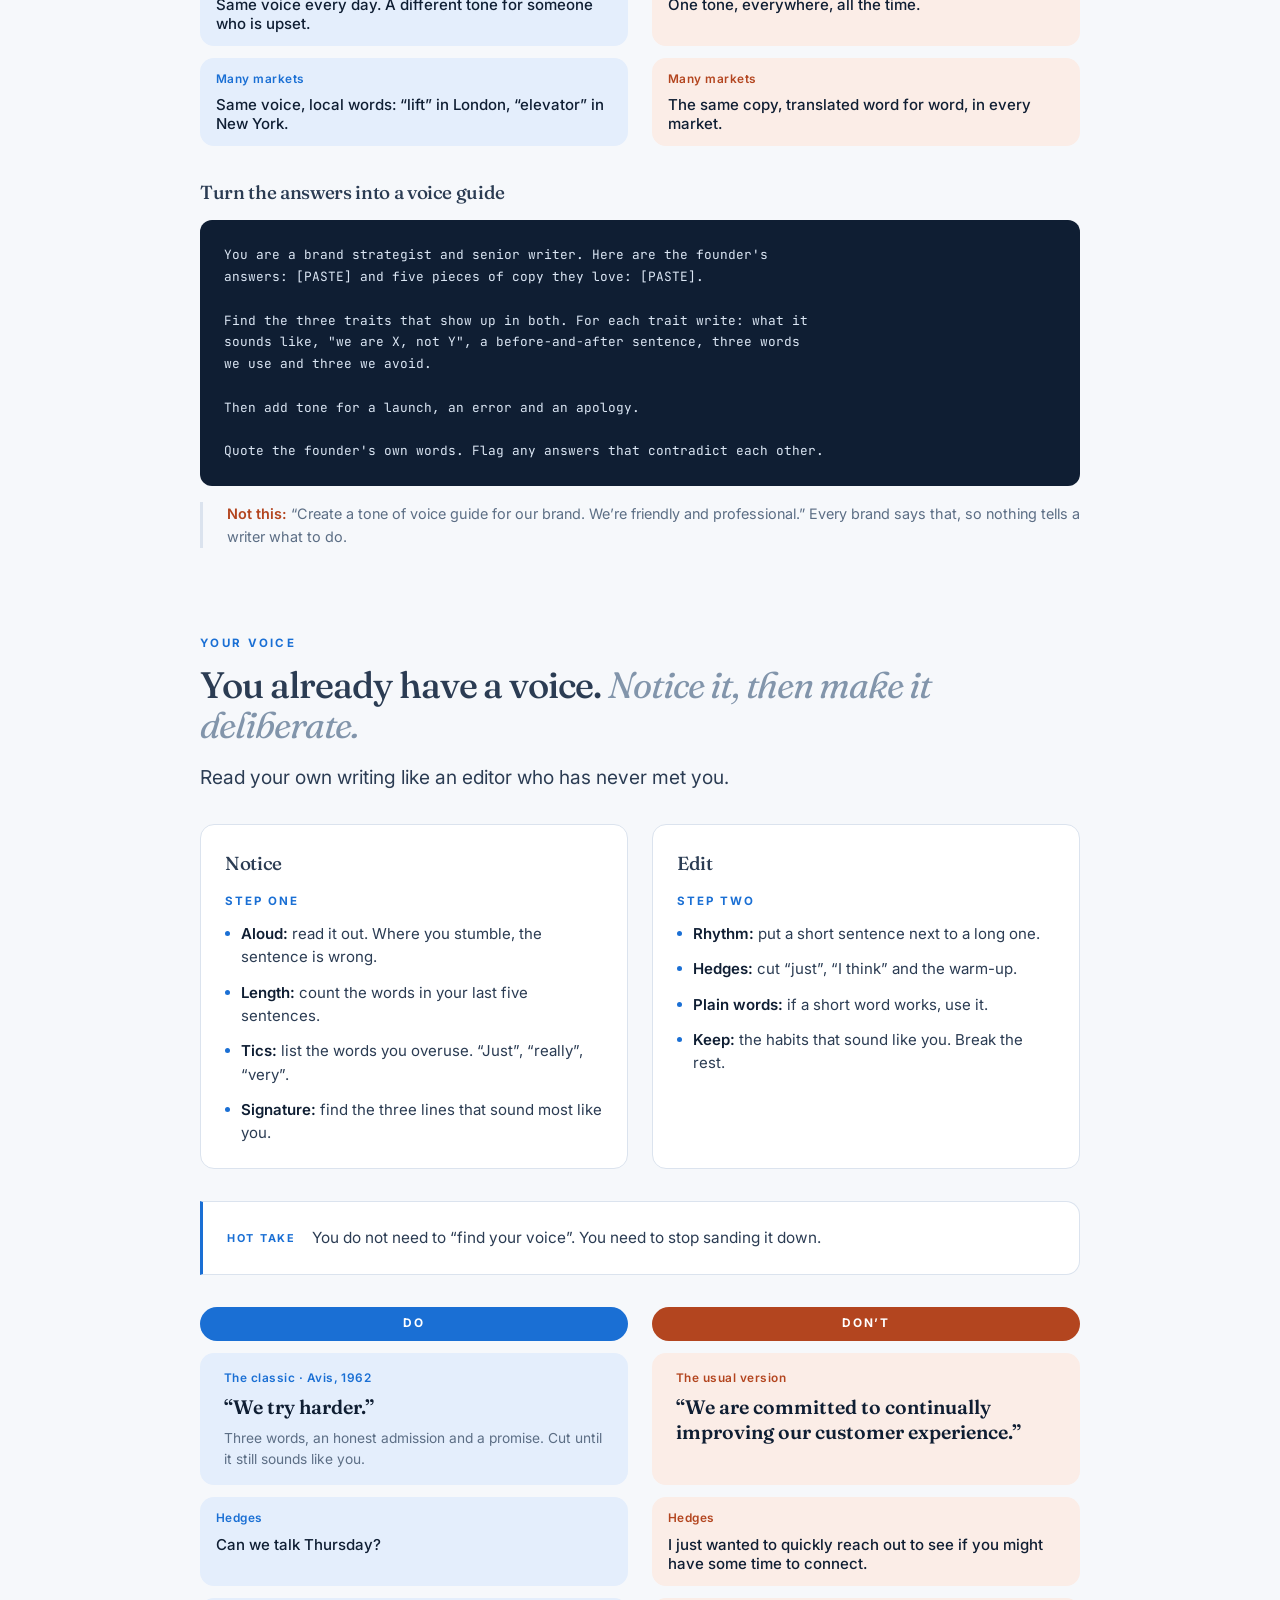
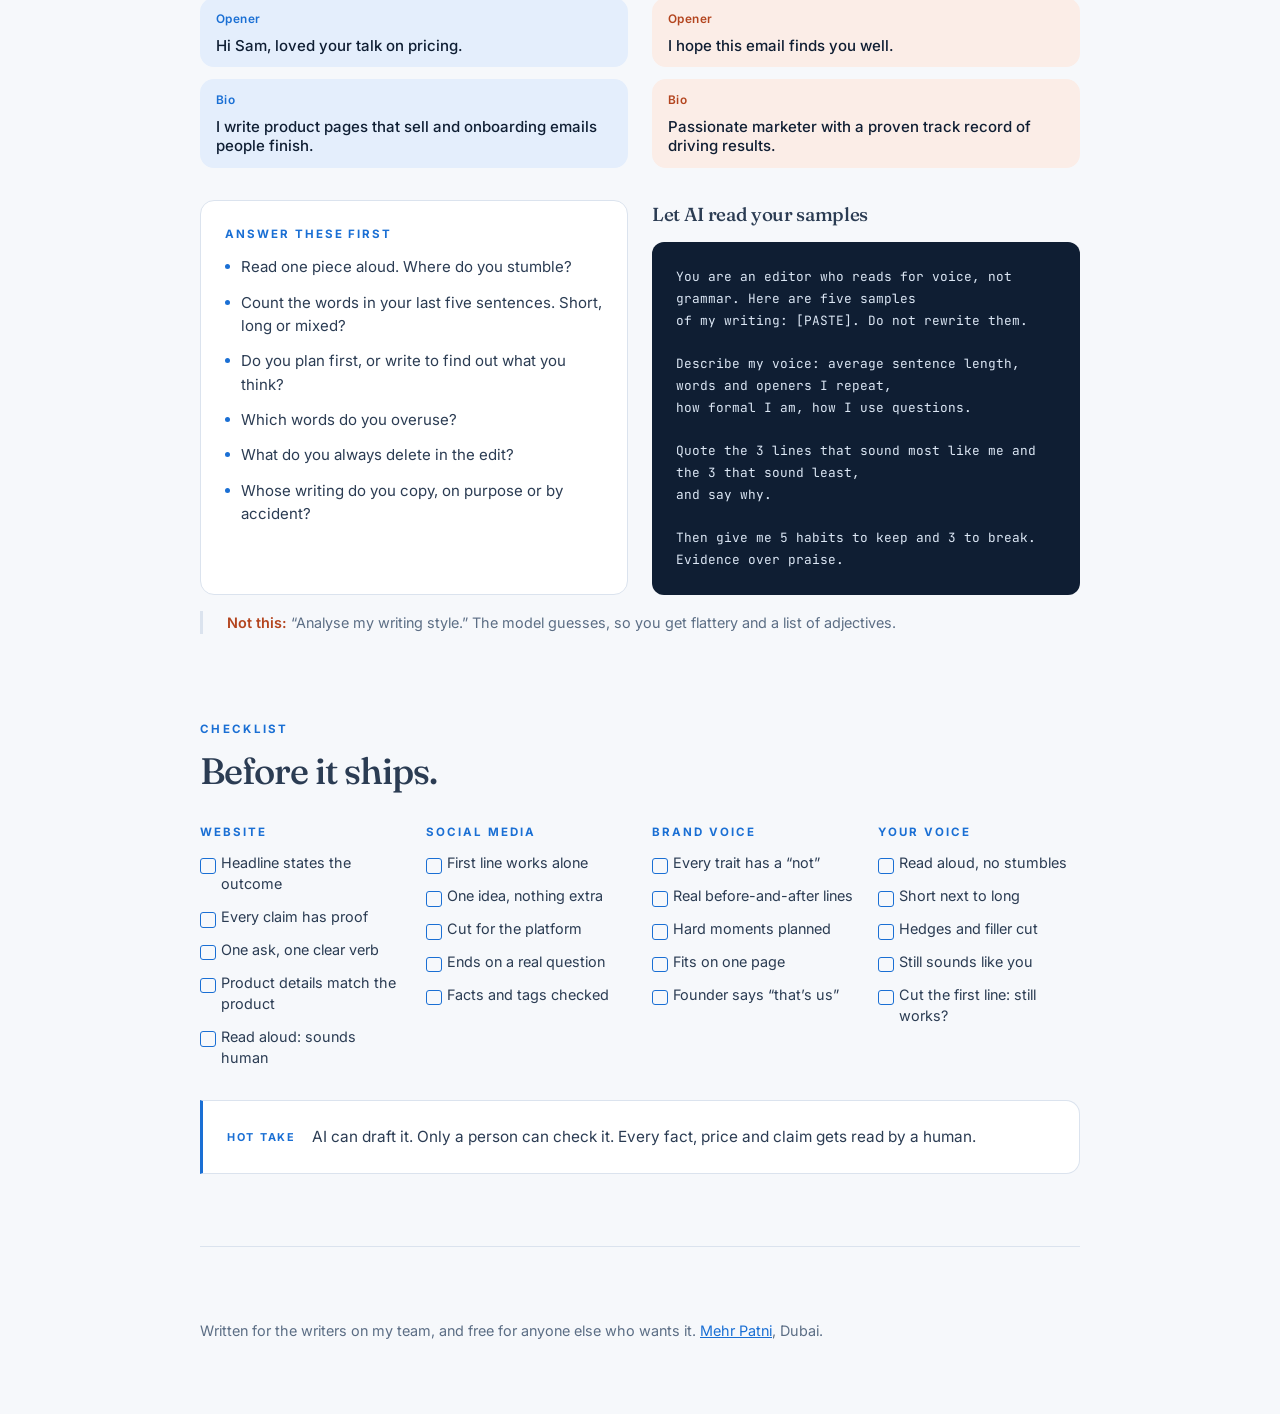
==== commit e9ac0c32: "Complimentary guide, as a downloadable PDF A cover page, one chapter per page break, and nothing tha" ====
--- a/guides/index.html
+++ b/guides/index.html
@@ -127,6 +127,12 @@
 .check li::before{content:"";position:absolute;left:0;top:.3rem;width:.85rem;height:.85rem;
   border:1.5px solid var(--accent);border-radius:3px}
 
+.getpdf{display:inline-flex;align-items:center;gap:var(--s3);margin-top:var(--s5);
+  background:var(--ink);color:var(--paper);text-decoration:none;font-weight:600;
+  font-size:.92rem;padding:.85rem 1.5rem;border-radius:999px;min-height:48px;
+  transition:transform .18s ease,background .18s ease}
+.getpdf:hover{transform:translateY(-1px);background:var(--accent)}
+.getpdf svg{width:1.1rem;height:1.1rem;flex:none}
 footer{padding:var(--s8) 0;margin-top:var(--s8);border-top:1px solid var(--line);
   color:var(--muted);font-size:.9rem}
 
@@ -143,12 +149,39 @@
   .ddhead span{margin-bottom:var(--s1)}
 }
 @media print{
-  .bar{display:none}
+  /* The page version scrolls; the PDF needs a cover, chapter breaks, and
+     blocks that never split across a page boundary. */
+  .bar,.getpdf{display:none!important}
   body{background:#fff;font-size:10pt}
-  section{page-break-inside:avoid;padding-top:18pt}
-  pre{background:#fff;color:#111;border:1px solid #bbb;font-size:7.5pt}
+  .wrap{max-width:none;padding:0}
+
+  header{height:calc(100vh - 28mm);display:flex;flex-direction:column;
+    justify-content:center;padding:0;break-after:page}
+  header h1{font-size:34pt}
+  header .lede{font-size:13pt;max-width:46ch}
+  header .sign{margin-top:18pt}
+
+  section{padding-top:0;break-before:page;break-inside:auto}
+  section#prompt{break-before:avoid}
+  h2{font-size:19pt}
+  h3{font-size:12.5pt}
+
+  /* Anything that reads as one unit stays on one page. */
+  .card,.line,.vs,.hot,.notthis,.dials,.ddrow,.ddhead,.pwrap,.check>div,pre{
+    break-inside:avoid}
+  .dd,.two,.five,.versus,.check{break-inside:auto}
+  .five{grid-template-columns:repeat(5,1fr);gap:4mm}
+  .line{padding:3mm}
+  .line .n{font-size:10pt}
+  .line p,.ex{font-size:7.6pt}
+  pre{background:#fff;color:#141414;border:1px solid #c8d2e0;font-size:8pt;
+    line-height:1.6;padding:4mm}
+  .card,.hot,.dials{box-shadow:none}
+  .ddcell .line1{font-size:11pt}
+  footer{break-before:avoid;padding:10mm 0 0;margin-top:8mm}
   @page{margin:14mm}
 }
+
 </style>
 </head>
 <body>
@@ -166,6 +199,9 @@
   <p class="lede">Four short guides to how I write for a brand: the do&rsquo;s, the don&rsquo;ts,
   and prompts you can copy and paste.</p>
   <p class="sign"><b>Mehr Patni</b> &middot; Senior writer &middot; Dubai &middot; mehrpatni.com</p>
+  <a class="getpdf" href="Mehr Patni - Copy Guides for Junior Writers.pdf" download>
+    <svg viewBox="0 0 24 24" fill="none" stroke="currentColor" stroke-width="1.7" stroke-linecap="round" stroke-linejoin="round" aria-hidden="true"><path d="M12 3.5v11M7.8 10.6 12 14.8l4.2-4.2M4 17.5v1.6A1.9 1.9 0 0 0 5.9 21h12.2a1.9 1.9 0 0 0 1.9-1.9v-1.6"/></svg>
+    <span>Complimentary guide for you!</span></a>
 </header>
 
 <!-- ─────────────── how to prompt ─────────────── -->
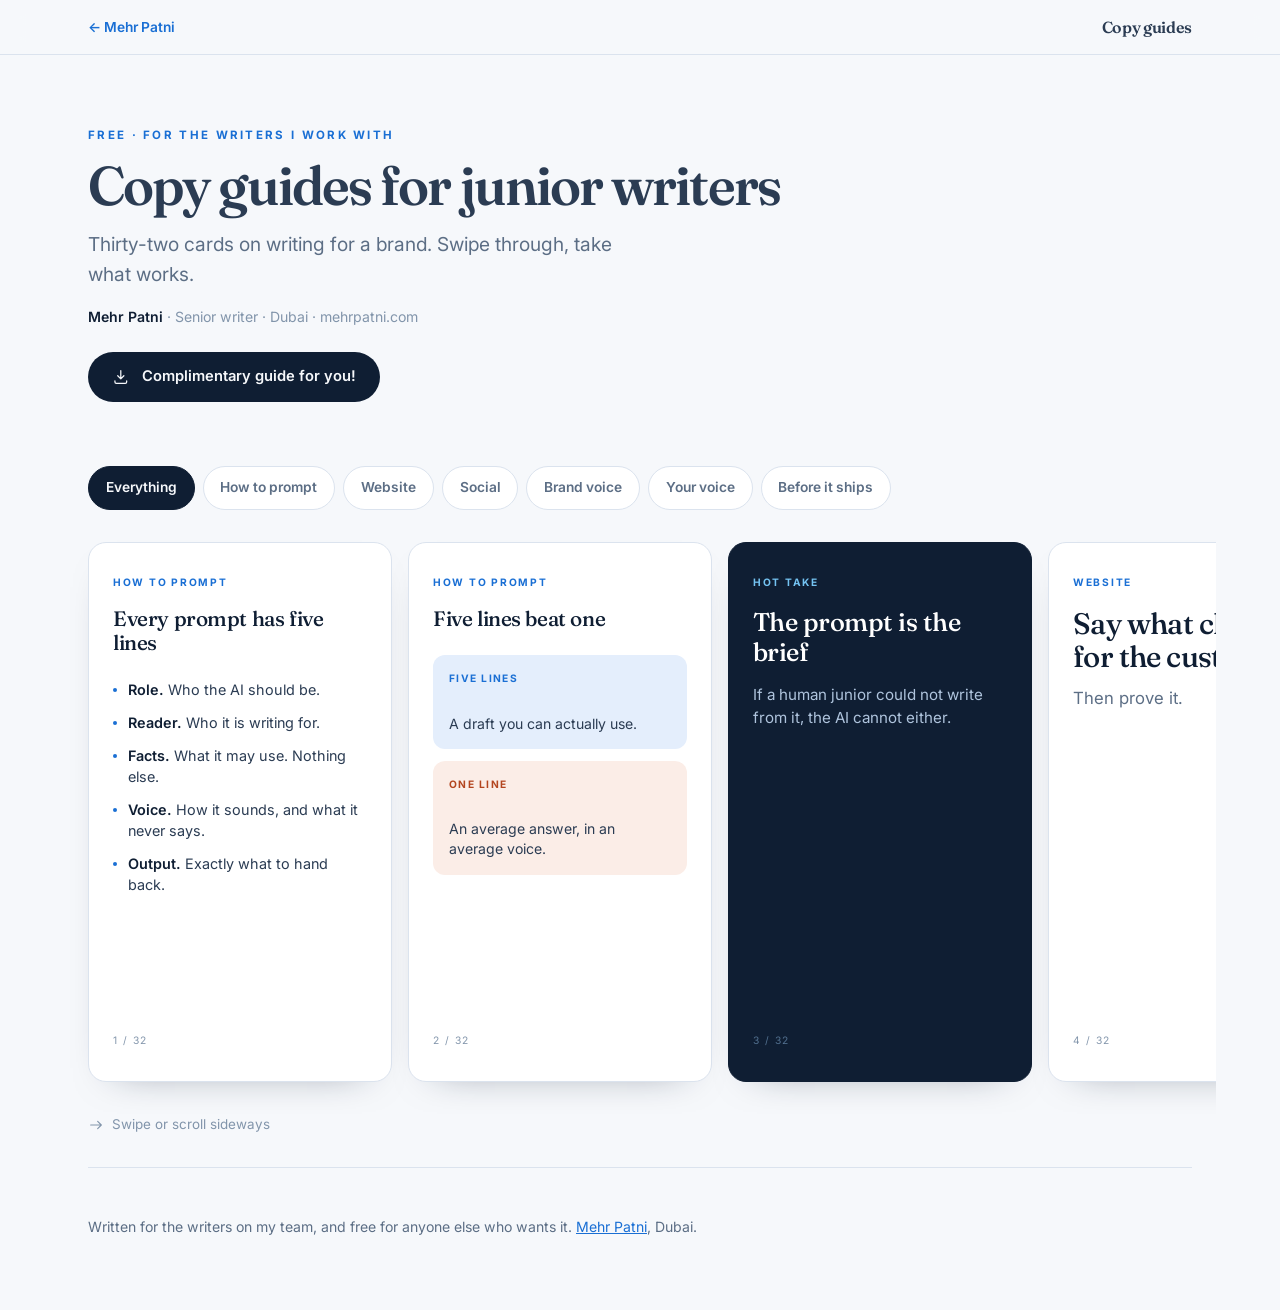
==== commit 725dfd3e: "Shorter everywhere: three cards, three skills, 32 guide cards Content and community opens on three c" ====
--- a/guides/index.html
+++ b/guides/index.html
@@ -4,10 +4,10 @@
 <meta charset="utf-8">
 <meta name="viewport" content="width=device-width, initial-scale=1, viewport-fit=cover">
 <title>Copy guides for junior writers</title>
-<meta name="description" content="Four short guides to writing for a brand: websites, social, brand voice and your own voice. With the do's, the don'ts, and prompts you can copy and paste.">
+<meta name="description" content="Thirty-two cards on writing for a brand: websites, social, brand voice and your own. Swipe through, take what works.">
 <link rel="preconnect" href="https://fonts.googleapis.com">
 <link rel="preconnect" href="https://fonts.gstatic.com" crossorigin>
-<link href="https://fonts.googleapis.com/css2?family=Fraunces:ital,opsz,wght@0,9..144,400;0,9..144,500;0,9..144,600;1,9..144,400&family=Inter:wght@400;500;600;700&family=JetBrains+Mono:wght@400&display=swap" rel="stylesheet">
+<link href="https://fonts.googleapis.com/css2?family=Fraunces:ital,opsz,wght@0,9..144,500;0,9..144,600;1,9..144,400&family=Inter:wght@400;500;600;700&family=JetBrains+Mono:wght@400&display=swap" rel="stylesheet">
 <style>
 :root{
   --paper:#F6F8FB; --paper-2:#E9EFF7; --ink:#0F1E33; --body:#2B3C53;
@@ -15,15 +15,15 @@
   --accent:#1A6FD4; --accent-soft:#E4EEFC; --warm:#B3451F; --warm-soft:#FBEDE7;
   --line:#DBE3EE; --white:#fff;
   --s1:.25rem; --s2:.5rem; --s3:.75rem; --s4:1rem; --s5:1.5rem;
-  --s6:2rem; --s7:3rem; --s8:4.5rem; --r:14px;
+  --s6:2rem; --s7:3rem; --s8:4.5rem; --r:18px;
 }
 *{box-sizing:border-box}
 body{margin:0;background:var(--paper);color:var(--body);
   font-family:Inter,system-ui,-apple-system,"Segoe UI",Helvetica,Arial,sans-serif;
-  font-size:1.02rem;line-height:1.6;-webkit-font-smoothing:antialiased}
-h1,h2,h3,h4{font-family:Fraunces,Georgia,serif;font-weight:500;margin:0}
+  font-size:1.02rem;line-height:1.55;-webkit-font-smoothing:antialiased;overflow-x:hidden}
+h1,h2,h3{font-family:Fraunces,Georgia,serif;font-weight:500;margin:0}
 a{color:var(--accent)}
-.wrap{max-width:58rem;margin:0 auto;padding:0 var(--s5)}
+.wrap{max-width:72rem;margin:0 auto;padding:0 var(--s5)}
 
 .bar{position:sticky;top:0;z-index:20;background:rgba(246,248,251,.86);
   backdrop-filter:blur(12px);border-bottom:1px solid var(--line)}
@@ -32,156 +32,83 @@
   text-decoration:none;color:var(--accent)}
 .mark{font-family:Fraunces;font-weight:600;font-size:1rem;letter-spacing:-.02em}
 
-header{padding:var(--s8) 0 var(--s7)}
+header{padding:var(--s8) 0 var(--s6)}
 .eyebrow{font-size:.72rem;font-weight:700;letter-spacing:.2em;text-transform:uppercase;
   color:var(--accent);margin:0 0 var(--s3)}
-h1{font-size:clamp(2.3rem,6vw,3.6rem);font-weight:600;letter-spacing:-.035em;line-height:1.04}
-.lede{font-size:clamp(1.05rem,1.6vw,1.26rem);color:var(--muted);max-width:52ch;margin:var(--s5) 0 0}
-.sign{margin:var(--s5) 0 0;font-size:.9rem;color:var(--faint)}
+h1{font-size:clamp(2.2rem,5.6vw,3.4rem);font-weight:600;letter-spacing:-.035em;line-height:1.05}
+.lede{font-size:clamp(1rem,1.5vw,1.2rem);color:var(--muted);max-width:46ch;margin:var(--s4) 0 0}
+.sign{margin:var(--s4) 0 0;font-size:.88rem;color:var(--faint)}
 .sign b{color:var(--ink);font-weight:600}
-
-section{padding:var(--s8) 0 0;scroll-margin-top:4.5rem}
-.snum{display:block;font-size:.72rem;font-weight:700;letter-spacing:.2em;text-transform:uppercase;
-  color:var(--accent);margin-bottom:var(--s3)}
-h2{font-size:clamp(1.6rem,3.2vw,2.3rem);letter-spacing:-.028em;line-height:1.1}
-h2 em{font-style:italic;font-weight:400;color:var(--faint)}
-.prin{margin:var(--s4) 0 0;font-size:clamp(1.02rem,1.5vw,1.2rem);color:var(--body);max-width:54ch}
-
-h3{font-size:1.18rem;letter-spacing:-.018em;margin-bottom:var(--s3)}
-h4{font-family:Inter;font-size:.72rem;font-weight:700;letter-spacing:.17em;text-transform:uppercase;
-  color:var(--accent);margin-bottom:var(--s3)}
-
-.two{display:grid;grid-template-columns:repeat(2,1fr);gap:var(--s5);margin-top:var(--s6)}
-.card{background:var(--white);border:1px solid var(--line);border-radius:var(--r);padding:var(--s5)}
-.card ul{margin:0;padding:0;list-style:none;display:flex;flex-direction:column;gap:var(--s3)}
-.card li{font-size:.94rem;line-height:1.55;padding-left:1rem;position:relative}
-.card li::before{content:"";position:absolute;left:0;top:.56rem;width:5px;height:5px;
-  border-radius:50%;background:var(--accent)}
-.card li b{color:var(--ink);font-weight:600}
-
-/* the five lines of a prompt */
-.five{display:grid;grid-template-columns:repeat(5,1fr);gap:var(--s4);margin-top:var(--s6)}
-.line{background:var(--white);border:1px solid var(--line);border-radius:var(--r);padding:var(--s4)}
-.line .n{font-family:Fraunces;font-size:1.05rem;font-weight:600;color:var(--ink);margin-bottom:var(--s2)}
-.line p{margin:0;font-size:.88rem;line-height:1.5;color:var(--muted)}
-.ex{display:block;margin-top:var(--s3);padding-top:var(--s3);border-top:1px solid var(--line);
-  font-size:.84rem;color:var(--body)}
-.ex b{font-family:Inter;font-size:.68rem;font-weight:700;letter-spacing:.14em;color:var(--accent);
-  display:block;margin-bottom:.25rem}
-
-.versus{display:grid;grid-template-columns:repeat(2,1fr);gap:var(--s5);margin-top:var(--s5)}
-.vs{border-radius:var(--r);padding:var(--s5)}
-.vs.one{background:var(--paper-2)}
-.vs.more{background:var(--accent-soft)}
-.vs .t{font-family:Fraunces;font-size:1.1rem;font-weight:600;color:var(--ink);margin-bottom:var(--s2)}
-.vs p{margin:0;font-size:.92rem;color:var(--muted)}
-
-/* do and don't */
-.dd{margin-top:var(--s6)}
-.ddhead{display:grid;grid-template-columns:repeat(2,1fr);gap:var(--s5);margin-bottom:var(--s3)}
-.ddhead span{text-align:center;border-radius:999px;padding:.45rem;font-size:.74rem;font-weight:700;
-  letter-spacing:.16em;text-transform:uppercase;color:#fff}
-.ddhead .d{background:var(--accent)} .ddhead .n{background:var(--warm)}
-.ddrow{display:grid;grid-template-columns:repeat(2,1fr);gap:var(--s5);margin-bottom:var(--s3)}
-.ddcell{border-radius:var(--r);padding:var(--s4) var(--s5)}
-.ddcell.d{background:var(--accent-soft)} .ddcell.n{background:var(--warm-soft)}
-.ddcell .src{font-size:.74rem;font-weight:600;letter-spacing:.04em;margin-bottom:var(--s2)}
-.ddcell.d .src{color:var(--accent)} .ddcell.n .src{color:var(--warm)}
-.ddcell .line1{font-family:Fraunces;font-size:1.22rem;font-weight:600;color:var(--ink);line-height:1.25}
-.ddcell small{display:block;margin-top:var(--s2);font-size:.86rem;color:var(--muted);line-height:1.5}
-.ddrow.tight .ddcell{padding:var(--s3) var(--s4)}
-.ddrow.tight .line1{font-family:Inter;font-size:.94rem;font-weight:500}
-
-/* prompts to paste */
-pre{margin:0;background:var(--ink);color:#DCE7F5;border-radius:12px;padding:var(--s5);
-  font-family:"JetBrains Mono",ui-monospace,SFMono-Regular,Menlo,monospace;
-  font-size:.8rem;line-height:1.7;white-space:pre-wrap;word-break:break-word;overflow-x:auto}
-.pwrap h3{margin-bottom:var(--s3)}
-
-.hot{margin-top:var(--s6);display:flex;gap:var(--s4);align-items:flex-start;
-  background:var(--white);border:1px solid var(--line);border-left:3px solid var(--accent);
-  border-radius:0 var(--r) var(--r) 0;padding:var(--s5)}
-.hot .tag{flex:none;font-size:.68rem;font-weight:700;letter-spacing:.16em;text-transform:uppercase;
-  color:var(--accent);padding-top:.22rem}
-.hot p{margin:0;font-size:.96rem;line-height:1.55;color:var(--body)}
-.notthis{margin-top:var(--s4);font-size:.9rem;color:var(--muted);padding-left:var(--s5);
-  border-left:3px solid var(--line)}
-.notthis b{color:var(--warm);font-weight:600}
-
-/* the dials */
-.dials{margin-top:var(--s5);background:var(--white);border:1px solid var(--line);
-  border-radius:var(--r);padding:var(--s6)}
-.dial{display:grid;grid-template-columns:7.5rem 1fr 7.5rem;align-items:center;gap:var(--s4);
-  margin-bottom:var(--s5)}
-.dial:last-child{margin-bottom:0}
-.dial span{font-size:.9rem;font-weight:600;color:var(--ink)}
-.dial span:last-child{text-align:right}
-.track{position:relative;height:2px;background:var(--line);border-radius:2px}
-.track i{position:absolute;top:50%;transform:translate(-50%,-50%);width:10px;height:10px;
-  border-radius:50%;border:2px solid var(--accent);background:var(--white)}
-.track i.on{background:var(--accent)}
-
-.check{display:grid;grid-template-columns:repeat(4,1fr);gap:var(--s5);margin-top:var(--s6)}
-.check ul{margin:0;padding:0;list-style:none;display:flex;flex-direction:column;gap:var(--s3)}
-.check li{font-size:.9rem;line-height:1.45;padding-left:1.3rem;position:relative;color:var(--body)}
-.check li::before{content:"";position:absolute;left:0;top:.3rem;width:.85rem;height:.85rem;
-  border:1.5px solid var(--accent);border-radius:3px}
-
 .getpdf{display:inline-flex;align-items:center;gap:var(--s3);margin-top:var(--s5);
-  background:var(--ink);color:var(--paper);text-decoration:none;font-weight:600;
-  font-size:.92rem;padding:.85rem 1.5rem;border-radius:999px;min-height:48px;
+  background:var(--ink);color:var(--paper);text-decoration:none;font-weight:600;font-size:.92rem;
+  padding:.85rem 1.5rem;border-radius:999px;min-height:48px;
   transition:transform .18s ease,background .18s ease}
 .getpdf:hover{transform:translateY(-1px);background:var(--accent)}
 .getpdf svg{width:1.1rem;height:1.1rem;flex:none}
-footer{padding:var(--s8) 0;margin-top:var(--s8);border-top:1px solid var(--line);
-  color:var(--muted);font-size:.9rem}
 
-@media(max-width:60rem){
-  .five{grid-template-columns:repeat(2,1fr)}
-  .check{grid-template-columns:repeat(2,1fr)}
-}
-@media(max-width:46rem){
-  .two,.versus,.ddrow,.ddhead{grid-template-columns:1fr}
-  .five{grid-template-columns:1fr}
-  .check{grid-template-columns:1fr}
-  .dial{grid-template-columns:1fr;gap:var(--s2)}
-  .dial span:last-child{text-align:left}
-  .ddhead span{margin-bottom:var(--s1)}
-}
-@media print{
-  /* The page version scrolls; the PDF needs a cover, chapter breaks, and
-     blocks that never split across a page boundary. */
-  .bar,.getpdf{display:none!important}
-  body{background:#fff;font-size:10pt}
-  .wrap{max-width:none;padding:0}
+/* ── chapters ─────────────────────────────────────────────────────────── */
+.chips{display:flex;gap:var(--s2);flex-wrap:wrap;margin:var(--s6) 0 var(--s5)}
+.chips button{appearance:none;cursor:pointer;font:inherit;font-size:.86rem;font-weight:600;
+  color:var(--muted);background:var(--white);border:1px solid var(--line);border-radius:999px;
+  padding:.6rem 1.05rem;min-height:44px;transition:all .16s ease}
+.chips button:hover{border-color:var(--accent);color:var(--ink)}
+.chips button.on{background:var(--ink);border-color:var(--ink);color:var(--paper)}
 
-  header{height:calc(100vh - 28mm);display:flex;flex-direction:column;
-    justify-content:center;padding:0;break-after:page}
-  header h1{font-size:34pt}
-  header .lede{font-size:13pt;max-width:46ch}
-  header .sign{margin-top:18pt}
+/* ── the deck. Reel-shaped cards, swiped sideways. ────────────────────── */
+.deck{display:flex;gap:var(--s4);overflow-x:auto;scroll-snap-type:x mandatory;
+  scrollbar-width:none;-webkit-overflow-scrolling:touch;
+  padding:var(--s2) var(--s5) var(--s6);margin-inline:calc(var(--s5) * -1);
+  scroll-padding-inline:var(--s5)}
+.deck::-webkit-scrollbar{display:none}
+.k{flex:0 0 19rem;width:19rem;aspect-ratio:9/16;scroll-snap-align:start;
+  border-radius:var(--r);padding:var(--s6) var(--s5);display:flex;flex-direction:column;
+  background:var(--white);border:1px solid var(--line);position:relative;overflow:hidden;
+  box-shadow:0 1rem 2.4rem -1.8rem rgba(15,30,51,.5)}
+.k .tag{font-size:.64rem;font-weight:700;letter-spacing:.17em;text-transform:uppercase;
+  color:var(--accent);margin-bottom:var(--s4)}
+.k h3{font-size:1.3rem;letter-spacing:-.02em;line-height:1.2;color:var(--ink)}
+.k .num{margin-top:auto;font-size:.64rem;letter-spacing:.14em;color:var(--faint)}
 
-  section{padding-top:0;break-before:page;break-inside:auto}
-  section#prompt{break-before:avoid}
-  h2{font-size:19pt}
-  h3{font-size:12.5pt}
+.k.big h3{font-size:1.85rem;line-height:1.12}
+.k.big p{margin:var(--s3) 0 0;font-size:1.05rem;color:var(--muted)}
 
-  /* Anything that reads as one unit stays on one page. */
-  .card,.line,.vs,.hot,.notthis,.dials,.ddrow,.ddhead,.pwrap,.check>div,pre{
-    break-inside:avoid}
-  .dd,.two,.five,.versus,.check{break-inside:auto}
-  .five{grid-template-columns:repeat(5,1fr);gap:4mm}
-  .line{padding:3mm}
-  .line .n{font-size:10pt}
-  .line p,.ex{font-size:7.6pt}
-  pre{background:#fff;color:#141414;border:1px solid #c8d2e0;font-size:8pt;
-    line-height:1.6;padding:4mm}
-  .card,.hot,.dials{box-shadow:none}
-  .ddcell .line1{font-size:11pt}
-  footer{break-before:avoid;padding:10mm 0 0;margin-top:8mm}
-  @page{margin:14mm}
-}
+.k ul{margin:var(--s5) 0 0;padding:0;list-style:none;display:flex;flex-direction:column;gap:var(--s3)}
+.k li{font-size:.9rem;line-height:1.45;padding-left:.95rem;position:relative}
+.k li::before{content:"";position:absolute;left:0;top:.5rem;width:4px;height:4px;
+  border-radius:50%;background:var(--accent)}
+.k li b{color:var(--ink);font-weight:600}
 
+.k.vs .pair{margin-top:var(--s5);display:flex;flex-direction:column;gap:var(--s3)}
+.k.vs .p{border-radius:12px;padding:var(--s4);font-size:.88rem;line-height:1.4}
+.k.vs .p.a{background:var(--accent-soft)} .k.vs .p.b{background:var(--warm-soft)}
+.k.vs .p b{display:block;font-size:.64rem;font-weight:700;letter-spacing:.14em;
+  text-transform:uppercase;margin-bottom:var(--s2)}
+.k.vs .p.a b{color:var(--accent)} .k.vs .p.b b{color:var(--warm)}
+
+.k.hot{background:var(--ink);border-color:var(--ink)}
+.k.hot .tag{color:var(--accent-2,#74C3F2)}
+.k.hot h3{color:#fff;font-size:1.6rem}
+.k.hot p{margin:var(--s4) 0 0;font-size:.95rem;color:#AFC4DD;line-height:1.5}
+.k.hot .num{color:#52708F}
+
+.k.code pre{margin:var(--s4) 0 0;flex:1;overflow:auto;background:var(--paper-2);
+  border-radius:12px;padding:var(--s4);font-family:"JetBrains Mono",ui-monospace,monospace;
+  font-size:.6rem;line-height:1.65;white-space:pre-wrap;color:var(--ink)}
+.k.code .cp{margin-top:var(--s3);appearance:none;cursor:pointer;font:inherit;font-size:.78rem;
+  font-weight:600;color:var(--accent);background:none;border:0;padding:0;text-align:left}
+
+.k.check ul{margin-top:var(--s4)}
+.k.check li{padding-left:1.4rem}
+.k.check li::before{content:"";top:.26rem;width:.85rem;height:.85rem;border-radius:3px;
+  background:none;border:1.5px solid var(--accent)}
+
+.hint{margin:0;font-size:.84rem;color:var(--faint);display:flex;align-items:center;gap:var(--s2)}
+.hint svg{width:1rem;height:1rem}
+footer{padding:var(--s7) 0 var(--s8);margin-top:var(--s6);border-top:1px solid var(--line);
+  color:var(--muted);font-size:.88rem}
+@media(max-width:34rem){ .k{flex-basis:16.5rem;width:16.5rem} }
+@media print{ .bar,.chips,.getpdf,.hint{display:none} .deck{display:block;overflow:visible}
+  .k{width:auto;aspect-ratio:auto;page-break-inside:avoid;margin-bottom:8mm} }
 </style>
 </head>
 <body>
@@ -192,484 +119,81 @@
 </div></div>
 
 <div class="wrap">
+  <header>
+    <p class="eyebrow">Free &middot; for the writers I work with</p>
+    <h1>Copy guides for junior writers</h1>
+    <p class="lede">Thirty-two cards on writing for a brand. Swipe through, take what works.</p>
+    <p class="sign"><b>Mehr Patni</b> &middot; Senior writer &middot; Dubai &middot; mehrpatni.com</p>
+    <a class="getpdf" href="Mehr Patni - Copy Guides for Junior Writers.pdf" download>
+      <svg viewBox="0 0 24 24" fill="none" stroke="currentColor" stroke-width="1.7" stroke-linecap="round" stroke-linejoin="round" aria-hidden="true"><path d="M12 3.5v11M7.8 10.6 12 14.8l4.2-4.2M4 17.5v1.6A1.9 1.9 0 0 0 5.9 21h12.2a1.9 1.9 0 0 0 1.9-1.9v-1.6"/></svg>
+      <span>Complimentary guide for you!</span></a>
+  </header>
 
-<header>
-  <p class="eyebrow">Free &middot; for the writers I work with</p>
-  <h1>Copy guides for junior writers</h1>
-  <p class="lede">Four short guides to how I write for a brand: the do&rsquo;s, the don&rsquo;ts,
-  and prompts you can copy and paste.</p>
-  <p class="sign"><b>Mehr Patni</b> &middot; Senior writer &middot; Dubai &middot; mehrpatni.com</p>
-  <a class="getpdf" href="Mehr Patni - Copy Guides for Junior Writers.pdf" download>
-    <svg viewBox="0 0 24 24" fill="none" stroke="currentColor" stroke-width="1.7" stroke-linecap="round" stroke-linejoin="round" aria-hidden="true"><path d="M12 3.5v11M7.8 10.6 12 14.8l4.2-4.2M4 17.5v1.6A1.9 1.9 0 0 0 5.9 21h12.2a1.9 1.9 0 0 0 1.9-1.9v-1.6"/></svg>
-    <span>Complimentary guide for you!</span></a>
-</header>
+  <div class="chips" id="chips"></div>
+</div>
 
-<!-- ─────────────── how to prompt ─────────────── -->
-<section id="prompt">
-  <span class="snum">How to prompt</span>
-  <h2>Every prompt has <em>five lines.</em></h2>
+<div class="wrap"><div class="deck" id="deck"></div></div>
 
-  <div class="five">
-    <div class="line"><div class="n">Role</div><p>Who the AI should be.</p>
-      <span class="ex"><b>EX:</b> Senior conversion copywriter</span></div>
-    <div class="line"><div class="n">Reader</div><p>Who it is writing for.</p>
-      <span class="ex"><b>EX:</b> A founder worried about price</span></div>
-    <div class="line"><div class="n">Facts</div><p>What it may use. Nothing else.</p>
-      <span class="ex"><b>EX:</b> Your numbers, reviews and notes</span></div>
-    <div class="line"><div class="n">Voice</div><p>How it sounds, and what it never says.</p>
-      <span class="ex"><b>EX:</b> Plain and warm. Never &ldquo;seamless&rdquo;</span></div>
-    <div class="line"><div class="n">Output</div><p>Exactly what to hand back.</p>
-      <span class="ex"><b>EX:</b> 5 headlines and 1 call to action</span></div>
-  </div>
+<div class="wrap">
+  <p class="hint">
+    <svg viewBox="0 0 24 24" fill="none" stroke="currentColor" stroke-width="1.7" stroke-linecap="round" stroke-linejoin="round" aria-hidden="true"><path d="M4 12h16M14.5 6.5 20 12l-5.5 5.5"/></svg>
+    Swipe or scroll sideways
+  </p>
+  <footer>Written for the writers on my team, and free for anyone else who wants it.
+    <a href="../index.html">Mehr Patni</a>, Dubai.</footer>
+</div>
 
-  <div class="versus">
-    <div class="vs one"><div class="t">One line</div>
-      <p>Gets you an average answer, in an average voice.</p></div>
-    <div class="vs more"><div class="t">Five lines</div>
-      <p>Gets you a draft you can actually use.</p></div>
-  </div>
+<script src="cards.js"></script>
+<script>
+(function () {
+  var deck = document.getElementById('deck'), chips = document.getElementById('chips');
+  var esc = function (s) { return String(s); };          // content is authored here, not user input
 
-  <div class="hot"><span class="tag">Hot take</span>
-    <p>The prompt is the brief. If a human junior could not write from it, the AI cannot either.</p></div>
-</section>
+  CHAPTERS.forEach(function (c, i) {
+    chips.insertAdjacentHTML('beforeend',
+      '<button data-c="' + c[0] + '"' + (i === 0 ? ' class="on"' : '') + '>' + c[1] + '</button>');
+  });
 
-<!-- ─────────────── website ─────────────── -->
-<section id="website">
-  <span class="snum">Website</span>
-  <h2>Say what changes for the customer. <em>Then prove it.</em></h2>
+  function card(d, n, total) {
+    var num = '<div class="num">' + n + ' / ' + total + '</div>';
+    if (d.k === 'big')   return '<div class="k big"><div class="tag">' + label(d.c) + '</div><h3>' + d.t + '</h3><p>' + d.body + '</p>' + num + '</div>';
+    if (d.k === 'hot')   return '<div class="k hot"><div class="tag">Hot take</div><h3>' + d.t + '</h3><p>' + d.body + '</p>' + num + '</div>';
+    if (d.k === 'vs')    return '<div class="k vs"><div class="tag">' + label(d.c) + '</div><h3>' + d.t + '</h3><div class="pair">' +
+                                '<div class="p a">' + d.a + '</div><div class="p b">' + d.b + '</div></div>' + num + '</div>';
+    if (d.k === 'code')  return '<div class="k code"><div class="tag">Copy and paste</div><h3>' + d.t + '</h3>' +
+                                '<pre>' + d.code.replace(/[&<>]/g, function (c) { return {'&':'&amp;','<':'&lt;','>':'&gt;'}[c]; }) + '</pre>' +
+                                '<button class="cp" type="button">Copy the prompt</button>' + num + '</div>';
+    if (d.k === 'check') return '<div class="k check"><div class="tag">Before it ships</div><h3>' + d.t + '</h3><ul>' +
+                                d.items.map(function (i) { return '<li>' + i + '</li>'; }).join('') + '</ul>' + num + '</div>';
+    return '<div class="k"><div class="tag">' + label(d.c) + '</div><h3>' + d.t + '</h3><ul>' +
+           d.items.map(function (i) { return '<li>' + i + '</li>'; }).join('') + '</ul>' + num + '</div>';
+  }
+  function label(c) {
+    for (var i = 0; i < CHAPTERS.length; i++) if (CHAPTERS[i][0] === c) return CHAPTERS[i][1];
+    return '';
+  }
 
-  <div class="two">
-    <div class="card">
-      <h3>Landing page</h3>
-      <h4>Sells one promise</h4>
-      <ul>
-        <li><b>Headline:</b> the outcome, not the product. The subhead says who it is for.</li>
-        <li><b>Proof:</b> a number, a name or a real review, right beside the claim.</li>
-        <li><b>Benefits:</b> three at most, in your customer&rsquo;s own words.</li>
-        <li><b>One ask:</b> a single button that says what happens next.</li>
-      </ul>
-    </div>
-    <div class="card">
-      <h3>Product description</h3>
-      <h4>Answers the last doubt</h4>
-      <ul>
-        <li>Open with the benefit, then back it with the fact.</li>
-        <li>Answer doubts: size, fit, care, delivery, returns.</li>
-        <li>Sensory words beat adjectives. &ldquo;Soft&rdquo; beats &ldquo;premium&rdquo;.</li>
-        <li>Check claims with legal. Even famous lines get challenged.</li>
-      </ul>
-    </div>
-  </div>
+  function paint(f) {
+    var list = CARDS.filter(function (d) { return f === 'all' || d.c === f; });
+    deck.innerHTML = list.map(function (d, i) { return card(d, i + 1, list.length); }).join('');
+    deck.scrollLeft = 0;
+    deck.querySelectorAll('.cp').forEach(function (b) {
+      b.addEventListener('click', function () {
+        var t = this.previousElementSibling.textContent, me = this;
+        navigator.clipboard.writeText(t).then(function () {
+          me.textContent = 'Copied'; setTimeout(function () { me.textContent = 'Copy the prompt'; }, 1600);
+        }).catch(function () { me.textContent = 'Select it and copy'; });
+      });
+    });
+  }
 
-  <div class="hot"><span class="tag">Hot take</span>
-    <p>&ldquo;Premium&rdquo;, &ldquo;innovative&rdquo; and &ldquo;seamless&rdquo; are not copy, they
-    are placeholders. When I see one in a draft, I ask what we actually mean.</p></div>
-
-  <div class="dd">
-    <div class="ddhead"><span class="d">Do</span><span class="n">Don&rsquo;t</span></div>
-    <div class="ddrow">
-      <div class="ddcell d"><div class="src">The classic &middot; Apple, 2001</div>
-        <div class="line1">&ldquo;1,000 songs in your pocket.&rdquo;</div>
-        <small>Same product. One lists the spec, the other describes your life.</small></div>
-      <div class="ddcell n"><div class="src">The spec sheet</div>
-        <div class="line1">&ldquo;5GB MP3 player.&rdquo;</div></div>
-    </div>
-    <div class="ddrow tight">
-      <div class="ddcell d"><div class="src">Landing page &middot; Airbnb</div>
-        <div class="line1">&ldquo;Belong anywhere.&rdquo;</div></div>
-      <div class="ddcell n"><div class="src">Landing page</div>
-        <div class="line1">&ldquo;A global marketplace for short-term stays.&rdquo;</div></div>
-    </div>
-    <div class="ddrow tight">
-      <div class="ddcell d"><div class="src">Product page &middot; Apple</div>
-        <div class="line1">&ldquo;Titanium. So strong. So light. So Pro.&rdquo;</div></div>
-      <div class="ddcell n"><div class="src">Product page</div>
-        <div class="line1">&ldquo;A durable, lightweight titanium frame.&rdquo;</div></div>
-    </div>
-    <div class="ddrow tight">
-      <div class="ddcell d"><div class="src">Product line &middot; Oatly</div>
-        <div class="line1">&ldquo;It&rsquo;s like milk, but made for humans.&rdquo;</div></div>
-      <div class="ddcell n"><div class="src">Product line</div>
-        <div class="line1">&ldquo;A plant-based oat beverage alternative.&rdquo;</div></div>
-    </div>
-  </div>
-
-  <div class="two pwrap">
-    <div><h3>Landing page</h3>
-<pre>You are a senior conversion copywriter. Write a landing page for [PRODUCT].
-
-Reader: [WHO THEY ARE], who is worried about [OBJECTION].
-
-Use only these facts: [FACTS, NUMBERS, REVIEWS]. If a claim is not backed
-by them, flag it instead of writing it.
-
-Voice: [3 ADJECTIVES]. Never use: [BANNED WORDS].
-
-Give me: 5 headlines that state an outcome, 1 subhead, 3 benefits with
-proof, and 1 call to action that says what happens next.</pre></div>
-    <div><h3>Product description</h3>
-<pre>You are a senior e-commerce copywriter. Write a product description
-for [PRODUCT].
-
-Customer: [WHO], who is choosing between this and [ALTERNATIVE].
-Their biggest doubt: [DOUBT].
-
-Use only these facts: [SPECS, MATERIALS, SIZES, REVIEWS]. Turn each into
-what it means for the customer. Flag anything you cannot support.
-
-Voice: [3 ADJECTIVES]. Never use: "premium", "high-quality",
-"perfect for any occasion".
-
-Give me: a one-line headline, a 40-word description, 4 bullets (benefit
-first, fact second) and one line that answers the doubt.</pre></div>
-  </div>
-
-  <p class="notthis"><b>Not this:</b> &ldquo;Write a landing page for my product. Make it catchy and
-  professional.&rdquo; It gives the model nothing to work with, so you get clich&eacute;s.</p>
-</section>
-
-<!-- ─────────────── social ─────────────── -->
-<section id="social">
-  <span class="snum">Social media</span>
-  <h2>Win the first line. <em>The rest only has to keep the promise.</em></h2>
-
-  <div class="two">
-    <div class="card">
-      <h3>Instagram</h3>
-      <h4>Three seconds</h4>
-      <ul>
-        <li><b>Reels:</b> put the payoff on screen and out loud, straight away.</li>
-        <li><b>Captions:</b> the point goes in the first line. The feed cuts off the rest.</li>
-        <li><b>Proof:</b> show the real thing. A face, a number, the product.</li>
-        <li>One post, one point. A second takeaway is a second post.</li>
-      </ul>
-    </div>
-    <div class="card">
-      <h3>LinkedIn</h3>
-      <h4>A few lines</h4>
-      <ul>
-        <li><b>Hook:</b> a result, a mistake, a contrarian take or a question.</li>
-        <li><b>Shape:</b> short lines, one idea each, a blank line between.</li>
-        <li><b>Story:</b> the situation, the turn, the lesson.</li>
-        <li><b>Ending:</b> one question your reader can answer in a line.</li>
-      </ul>
-    </div>
-  </div>
-
-  <div class="hot"><span class="tag">Hot take</span>
-    <p>If your hook could open any brand&rsquo;s post, it is not a hook. Make it so specific that
-    only you could have written it.</p></div>
-
-  <div class="dd">
-    <div class="ddhead"><span class="d">Do</span><span class="n">Don&rsquo;t</span></div>
-    <div class="ddrow">
-      <div class="ddcell d"><div class="src">The classic &middot; Oreo, 2013</div>
-        <div class="line1">&ldquo;You can still dunk in the dark.&rdquo;</div>
-        <small>It joined the conversation everyone was already having, in one line.</small></div>
-      <div class="ddcell n"><div class="src">The brand line</div>
-        <div class="line1">&ldquo;Our cookies are perfect for any occasion.&rdquo;</div></div>
-    </div>
-    <div class="ddrow tight">
-      <div class="ddcell d"><div class="src">Instagram &middot; Apple</div>
-        <div class="line1">&ldquo;Shot on iPhone.&rdquo;</div></div>
-      <div class="ddcell n"><div class="src">Instagram</div>
-        <div class="line1">&ldquo;Check out this amazing photo we took with our incredible camera!&rdquo;</div></div>
-    </div>
-    <div class="ddrow tight">
-      <div class="ddcell d"><div class="src">Hook &middot; Spotify</div>
-        <div class="line1">&ldquo;Dear person who played &lsquo;Sorry&rsquo; 42 times on Valentine&rsquo;s Day&hellip;&rdquo;</div></div>
-      <div class="ddcell n"><div class="src">Hook</div>
-        <div class="line1">&ldquo;Millions of songs for every mood and moment.&rdquo;</div></div>
-    </div>
-    <div class="ddrow tight">
-      <div class="ddcell d"><div class="src">LinkedIn &middot; shape</div>
-        <div class="line1">Short lines. One idea each. A blank line between.</div></div>
-      <div class="ddcell n"><div class="src">LinkedIn &middot; shape</div>
-        <div class="line1">One 200-word block that never breaks.</div></div>
-    </div>
-  </div>
-
-  <div class="two pwrap">
-    <div><h3>Draft the post</h3>
-<pre>You are a social writer for [BRAND] on Instagram and LinkedIn.
-
-Reader: [WHO], who is stuck on [PROBLEM].
-
-Angle: [ONE INSIGHT, STORY OR RESULT]. Use only these notes: [PASTE NOTES].
-
-Voice: [3 ADJECTIVES]. Never use: "excited to share", "game-changer",
-"unlock".
-
-Give me: 5 openers under 12 words, a LinkedIn post (short lines, under
-[180] words, ending on one question) and an Instagram caption (point in
-the first line).</pre></div>
-    <div><h3>Sharpen the hook</h3>
-<pre>Here is my draft post: [PASTE].
-
-Rewrite only the first line 5 ways: a result, a mistake, a contrarian
-take, a question and a specific moment.
-
-Score each from 1 to 5 on: specific, surprising, would I stop scrolling?
-
-Pick the best and say why in one sentence. Do not touch the rest.</pre></div>
-  </div>
-
-  <p class="notthis"><b>Not this:</b> &ldquo;Write a LinkedIn post about our new feature.&rdquo;
-  There is no reader and no angle, so expect &ldquo;Excited to announce&hellip;&rdquo;.</p>
-</section>
-
-<!-- ─────────────── brand voice ─────────────── -->
-<section id="brand">
-  <span class="snum">Brand voice</span>
-  <h2>A voice is not adjectives. <em>It is decisions.</em></h2>
-  <p class="prin">The voice stays the same. The tone shifts with the moment.</p>
-
-  <div class="two">
-    <div class="card">
-      <h3>Ask the founder</h3>
-      <h4>Before you write</h4>
-      <ul>
-        <li><b>Beliefs:</b> start with what they believe and who they serve, not a mood board.</li>
-        <li><b>Nevers:</b> ask what they would never say, and who they hate sounding like.</li>
-        <li><b>Samples:</b> collect five pieces of copy they are proud of.</li>
-        <li><b>Specifics:</b> push past &ldquo;friendly and professional&rdquo;.</li>
-      </ul>
-    </div>
-    <div class="card">
-      <h3>Write it down</h3>
-      <h4>While you write</h4>
-      <ul>
-        <li><b>The &ldquo;not&rdquo;:</b> give every trait one. Warm, not chatty.</li>
-        <li><b>Sentences:</b> show each trait in a before-and-after line.</li>
-        <li><b>Hard moments:</b> plan the error, the apology and the refund.</li>
-        <li><b>One page:</b> a new writer should be able to use it today.</li>
-      </ul>
-    </div>
-  </div>
-
-  <div class="hot"><span class="tag">Hot take</span>
-    <p>A brand voice is what you refuse to say. The &ldquo;nots&rdquo; do more work than the
-    adjectives.</p></div>
-
-  <h3 style="margin-top:var(--s7)">The dials</h3>
-  <p class="prin">Circle one dot per line. Filled dots show an example answer.</p>
-  <div class="dials">
-    <div class="dial"><span>Funny</span><div class="track"><i class="on" style="left:28%"></i></div><span>Serious</span></div>
-    <div class="dial"><span>Formal</span><div class="track"><i class="on" style="left:72%"></i></div><span>Casual</span></div>
-    <div class="dial"><span>Respectful</span><div class="track"><i class="on" style="left:34%"></i></div><span>Irreverent</span></div>
-    <div class="dial"><span>Enthusiastic</span><div class="track"><i class="on" style="left:62%"></i></div><span>Matter-of-fact</span></div>
-  </div>
-
-  <div class="two" style="margin-top:var(--s5)">
-    <div class="card">
-      <h4>Then ask about moments</h4>
-      <ul>
-        <li>How should we sound when a customer is angry?</li>
-        <li>When we launch something big?</li>
-        <li>When we make a mistake?</li>
-        <li>When we explain something complicated?</li>
-      </ul>
-    </div>
-    <div class="card">
-      <h4>Send this to the founder</h4>
-      <ul>
-        <li>If our brand walked into a room, who would it be? Three words.</li>
-        <li>What do we believe that our category does not?</li>
-        <li>Who do we talk to, and what worries them at 11pm?</li>
-        <li>Which brand&rsquo;s voice do you love, and which would you hate to sound like?</li>
-        <li>Which words would we never say?</li>
-      </ul>
-    </div>
-  </div>
-
-  <div class="hot"><span class="tag">Hot take</span>
-    <p>Never accept &ldquo;somewhere in between&rdquo;. Middle of the road is how a brand ends up
-    sounding like nobody.</p></div>
-
-  <div class="dd">
-    <div class="ddhead"><span class="d">Do</span><span class="n">Don&rsquo;t</span></div>
-    <div class="ddrow">
-      <div class="ddcell d"><div class="src">The classic &middot; Mailchimp&rsquo;s voice guide</div>
-        <div class="line1">&ldquo;We are plainspoken. We are genuine. Our humor is dry.&rdquo;</div>
-        <small>Traits a writer can act on. Each one tells you what to do next.</small></div>
-      <div class="ddcell n"><div class="src">The usual version</div>
-        <div class="line1">&ldquo;We&rsquo;re friendly and professional.&rdquo;</div></div>
-    </div>
-    <div class="ddrow tight">
-      <div class="ddcell d"><div class="src">Personality &middot; Oatly</div>
-        <div class="line1">&ldquo;Yes, we are vegan. So?&rdquo;</div></div>
-      <div class="ddcell n"><div class="src">Personality</div>
-        <div class="line1">&ldquo;We are proud to offer plant-based options for conscious consumers.&rdquo;</div></div>
-    </div>
-    <div class="ddrow tight">
-      <div class="ddcell d"><div class="src">Voice vs tone &middot; Mailchimp</div>
-        <div class="line1">Same voice every day. A different tone for someone who is upset.</div></div>
-      <div class="ddcell n"><div class="src">Voice vs tone</div>
-        <div class="line1">One tone, everywhere, all the time.</div></div>
-    </div>
-    <div class="ddrow tight">
-      <div class="ddcell d"><div class="src">Many markets</div>
-        <div class="line1">Same voice, local words: &ldquo;lift&rdquo; in London, &ldquo;elevator&rdquo; in New York.</div></div>
-      <div class="ddcell n"><div class="src">Many markets</div>
-        <div class="line1">The same copy, translated word for word, in every market.</div></div>
-    </div>
-  </div>
-
-  <div class="pwrap" style="margin-top:var(--s6)">
-    <h3>Turn the answers into a voice guide</h3>
-<pre>You are a brand strategist and senior writer. Here are the founder's
-answers: [PASTE] and five pieces of copy they love: [PASTE].
-
-Find the three traits that show up in both. For each trait write: what it
-sounds like, "we are X, not Y", a before-and-after sentence, three words
-we use and three we avoid.
-
-Then add tone for a launch, an error and an apology.
-
-Quote the founder's own words. Flag any answers that contradict each other.</pre>
-  </div>
-
-  <p class="notthis"><b>Not this:</b> &ldquo;Create a tone of voice guide for our brand. We&rsquo;re
-  friendly and professional.&rdquo; Every brand says that, so nothing tells a writer what to do.</p>
-</section>
-
-<!-- ─────────────── your voice ─────────────── -->
-<section id="yours">
-  <span class="snum">Your voice</span>
-  <h2>You already have a voice. <em>Notice it, then make it deliberate.</em></h2>
-  <p class="prin">Read your own writing like an editor who has never met you.</p>
-
-  <div class="two">
-    <div class="card">
-      <h3>Notice</h3>
-      <h4>Step one</h4>
-      <ul>
-        <li><b>Aloud:</b> read it out. Where you stumble, the sentence is wrong.</li>
-        <li><b>Length:</b> count the words in your last five sentences.</li>
-        <li><b>Tics:</b> list the words you overuse. &ldquo;Just&rdquo;, &ldquo;really&rdquo;, &ldquo;very&rdquo;.</li>
-        <li><b>Signature:</b> find the three lines that sound most like you.</li>
-      </ul>
-    </div>
-    <div class="card">
-      <h3>Edit</h3>
-      <h4>Step two</h4>
-      <ul>
-        <li><b>Rhythm:</b> put a short sentence next to a long one.</li>
-        <li><b>Hedges:</b> cut &ldquo;just&rdquo;, &ldquo;I think&rdquo; and the warm-up.</li>
-        <li><b>Plain words:</b> if a short word works, use it.</li>
-        <li><b>Keep:</b> the habits that sound like you. Break the rest.</li>
-      </ul>
-    </div>
-  </div>
-
-  <div class="hot"><span class="tag">Hot take</span>
-    <p>You do not need to &ldquo;find your voice&rdquo;. You need to stop sanding it down.</p></div>
-
-  <div class="dd">
-    <div class="ddhead"><span class="d">Do</span><span class="n">Don&rsquo;t</span></div>
-    <div class="ddrow">
-      <div class="ddcell d"><div class="src">The classic &middot; Avis, 1962</div>
-        <div class="line1">&ldquo;We try harder.&rdquo;</div>
-        <small>Three words, an honest admission and a promise. Cut until it still sounds like you.</small></div>
-      <div class="ddcell n"><div class="src">The usual version</div>
-        <div class="line1">&ldquo;We are committed to continually improving our customer experience.&rdquo;</div></div>
-    </div>
-    <div class="ddrow tight">
-      <div class="ddcell d"><div class="src">Hedges</div>
-        <div class="line1">Can we talk Thursday?</div></div>
-      <div class="ddcell n"><div class="src">Hedges</div>
-        <div class="line1">I just wanted to quickly reach out to see if you might have some time to connect.</div></div>
-    </div>
-    <div class="ddrow tight">
-      <div class="ddcell d"><div class="src">Opener</div>
-        <div class="line1">Hi Sam, loved your talk on pricing.</div></div>
-      <div class="ddcell n"><div class="src">Opener</div>
-        <div class="line1">I hope this email finds you well.</div></div>
-    </div>
-    <div class="ddrow tight">
-      <div class="ddcell d"><div class="src">Bio</div>
-        <div class="line1">I write product pages that sell and onboarding emails people finish.</div></div>
-      <div class="ddcell n"><div class="src">Bio</div>
-        <div class="line1">Passionate marketer with a proven track record of driving results.</div></div>
-    </div>
-  </div>
-
-  <div class="two" style="margin-top:var(--s6)">
-    <div class="card">
-      <h4>Answer these first</h4>
-      <ul>
-        <li>Read one piece aloud. Where do you stumble?</li>
-        <li>Count the words in your last five sentences. Short, long or mixed?</li>
-        <li>Do you plan first, or write to find out what you think?</li>
-        <li>Which words do you overuse?</li>
-        <li>What do you always delete in the edit?</li>
-        <li>Whose writing do you copy, on purpose or by accident?</li>
-      </ul>
-    </div>
-    <div class="pwrap">
-      <h3>Let AI read your samples</h3>
-<pre>You are an editor who reads for voice, not grammar. Here are five samples
-of my writing: [PASTE]. Do not rewrite them.
-
-Describe my voice: average sentence length, words and openers I repeat,
-how formal I am, how I use questions.
-
-Quote the 3 lines that sound most like me and the 3 that sound least,
-and say why.
-
-Then give me 5 habits to keep and 3 to break. Evidence over praise.</pre>
-    </div>
-  </div>
-
-  <p class="notthis"><b>Not this:</b> &ldquo;Analyse my writing style.&rdquo; The model guesses, so
-  you get flattery and a list of adjectives.</p>
-</section>
-
-<!-- ─────────────── checklist ─────────────── -->
-<section id="checklist">
-  <span class="snum">Checklist</span>
-  <h2>Before it ships.</h2>
-  <div class="check">
-    <div><h4>Website</h4><ul>
-      <li>Headline states the outcome</li>
-      <li>Every claim has proof</li>
-      <li>One ask, one clear verb</li>
-      <li>Product details match the product</li>
-      <li>Read aloud: sounds human</li>
-    </ul></div>
-    <div><h4>Social media</h4><ul>
-      <li>First line works alone</li>
-      <li>One idea, nothing extra</li>
-      <li>Cut for the platform</li>
-      <li>Ends on a real question</li>
-      <li>Facts and tags checked</li>
-    </ul></div>
-    <div><h4>Brand voice</h4><ul>
-      <li>Every trait has a &ldquo;not&rdquo;</li>
-      <li>Real before-and-after lines</li>
-      <li>Hard moments planned</li>
-      <li>Fits on one page</li>
-      <li>Founder says &ldquo;that&rsquo;s us&rdquo;</li>
-    </ul></div>
-    <div><h4>Your voice</h4><ul>
-      <li>Read aloud, no stumbles</li>
-      <li>Short next to long</li>
-      <li>Hedges and filler cut</li>
-      <li>Still sounds like you</li>
-      <li>Cut the first line: still works?</li>
-    </ul></div>
-  </div>
-
-  <div class="hot"><span class="tag">Hot take</span>
-    <p>AI can draft it. Only a person can check it. Every fact, price and claim gets read by a
-    human.</p></div>
-</section>
-
-<footer>
-  Written for the writers on my team, and free for anyone else who wants it.
-  <a href="../index.html">Mehr Patni</a>, Dubai.
-</footer>
-
-</div>
+  chips.addEventListener('click', function (e) {
+    var b = e.target.closest('button'); if (!b) return;
+    chips.querySelectorAll('button').forEach(function (x) { x.classList.toggle('on', x === b); });
+    paint(b.dataset.c);
+  });
+  paint('all');
+})();
+</script>
 </body>
 </html>
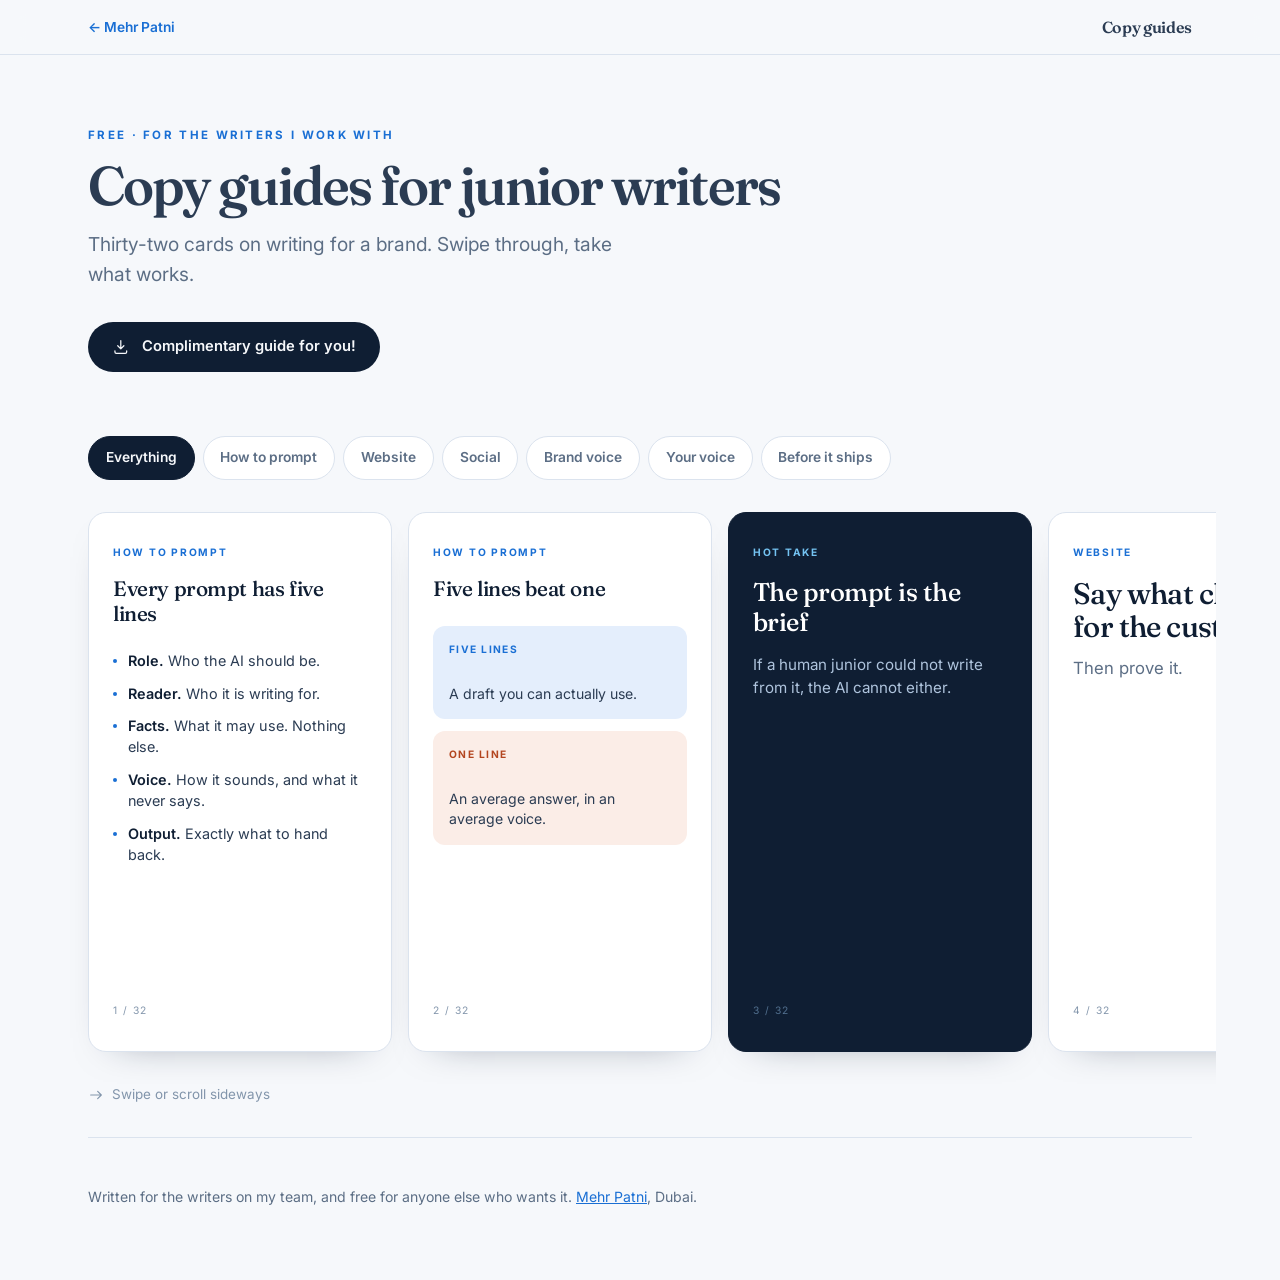
==== commit e9247692: "Promptly goes deeper, the archive reads better, Mehr's own guide PDF Promptly: nine more jobs, sharp" ====
--- a/guides/index.html
+++ b/guides/index.html
@@ -37,9 +37,7 @@
   color:var(--accent);margin:0 0 var(--s3)}
 h1{font-size:clamp(2.2rem,5.6vw,3.4rem);font-weight:600;letter-spacing:-.035em;line-height:1.05}
 .lede{font-size:clamp(1rem,1.5vw,1.2rem);color:var(--muted);max-width:46ch;margin:var(--s4) 0 0}
-.sign{margin:var(--s4) 0 0;font-size:.88rem;color:var(--faint)}
-.sign b{color:var(--ink);font-weight:600}
-.getpdf{display:inline-flex;align-items:center;gap:var(--s3);margin-top:var(--s5);
+.getpdf{display:inline-flex;align-items:center;gap:var(--s3);margin-top:var(--s6);
   background:var(--ink);color:var(--paper);text-decoration:none;font-weight:600;font-size:.92rem;
   padding:.85rem 1.5rem;border-radius:999px;min-height:48px;
   transition:transform .18s ease,background .18s ease}
@@ -123,7 +121,6 @@
     <p class="eyebrow">Free &middot; for the writers I work with</p>
     <h1>Copy guides for junior writers</h1>
     <p class="lede">Thirty-two cards on writing for a brand. Swipe through, take what works.</p>
-    <p class="sign"><b>Mehr Patni</b> &middot; Senior writer &middot; Dubai &middot; mehrpatni.com</p>
     <a class="getpdf" href="Mehr Patni - Copy Guides for Junior Writers.pdf" download>
       <svg viewBox="0 0 24 24" fill="none" stroke="currentColor" stroke-width="1.7" stroke-linecap="round" stroke-linejoin="round" aria-hidden="true"><path d="M12 3.5v11M7.8 10.6 12 14.8l4.2-4.2M4 17.5v1.6A1.9 1.9 0 0 0 5.9 21h12.2a1.9 1.9 0 0 0 1.9-1.9v-1.6"/></svg>
       <span>Complimentary guide for you!</span></a>
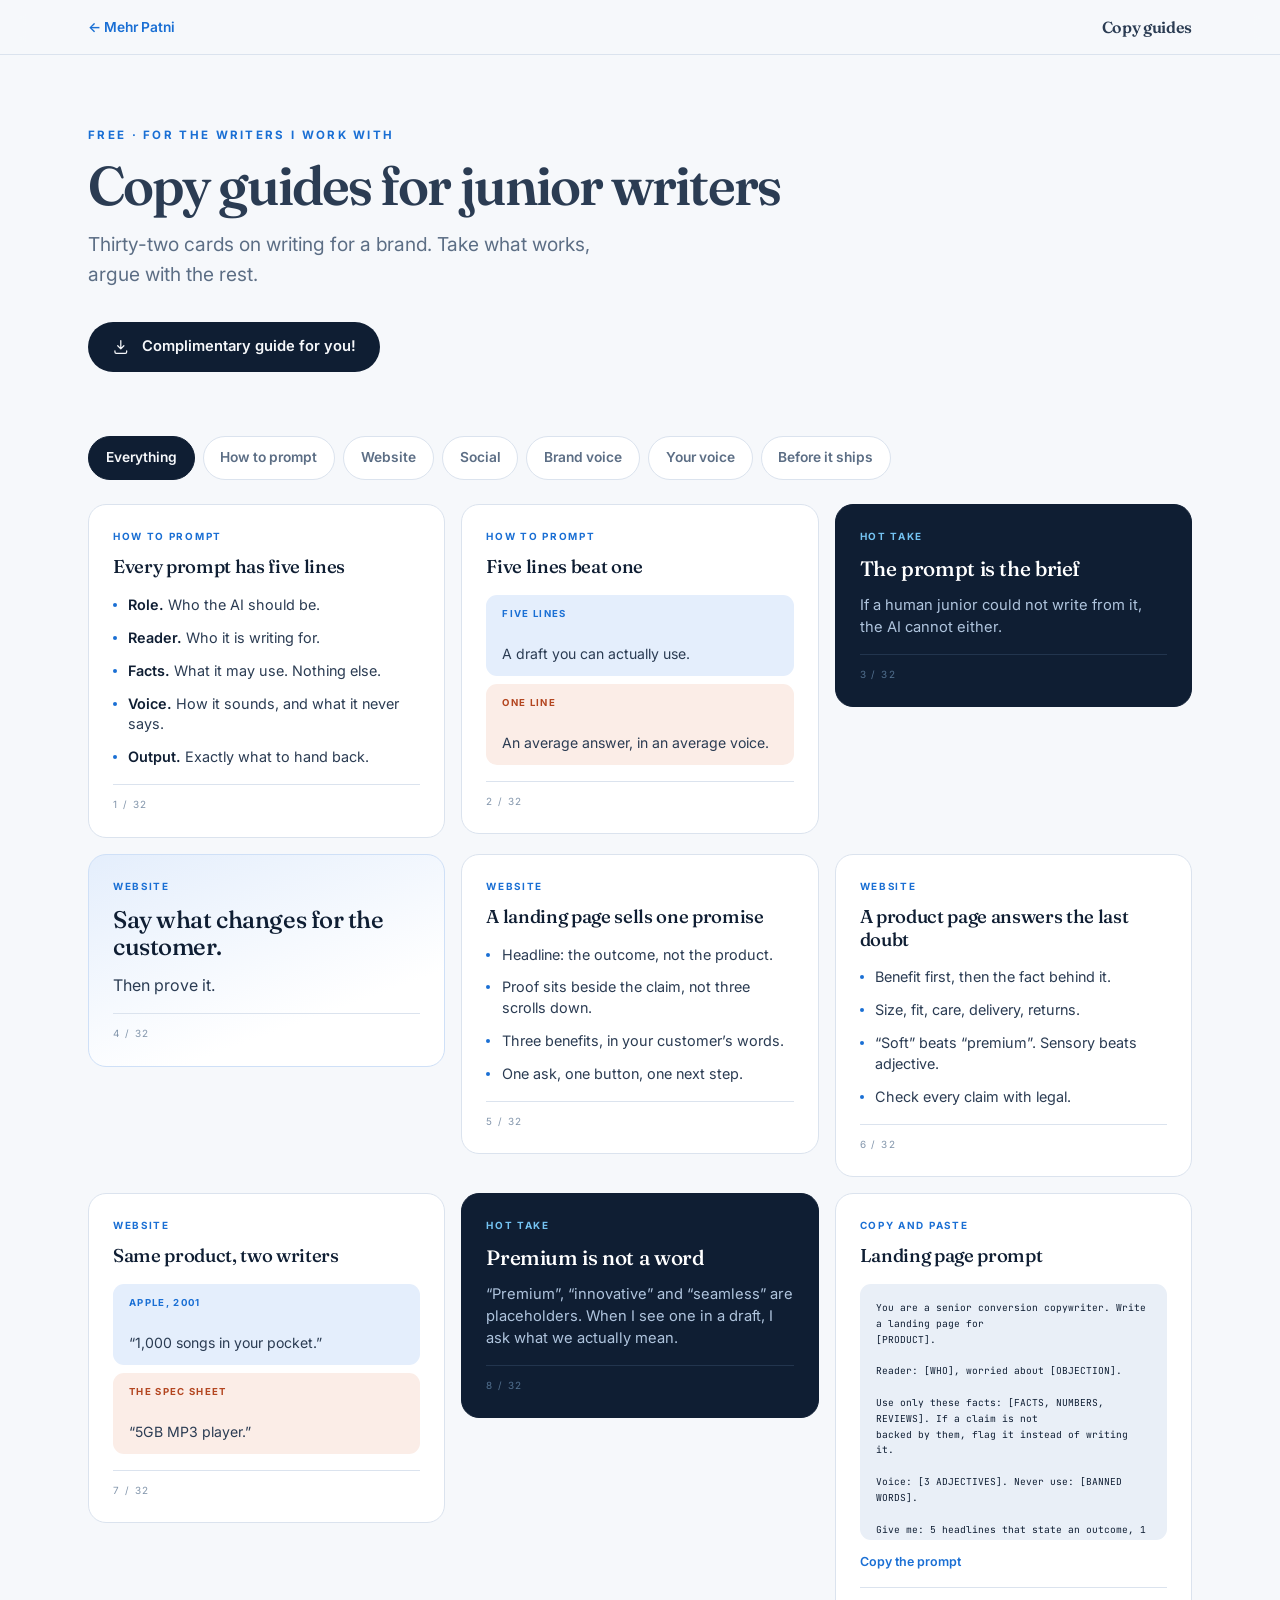
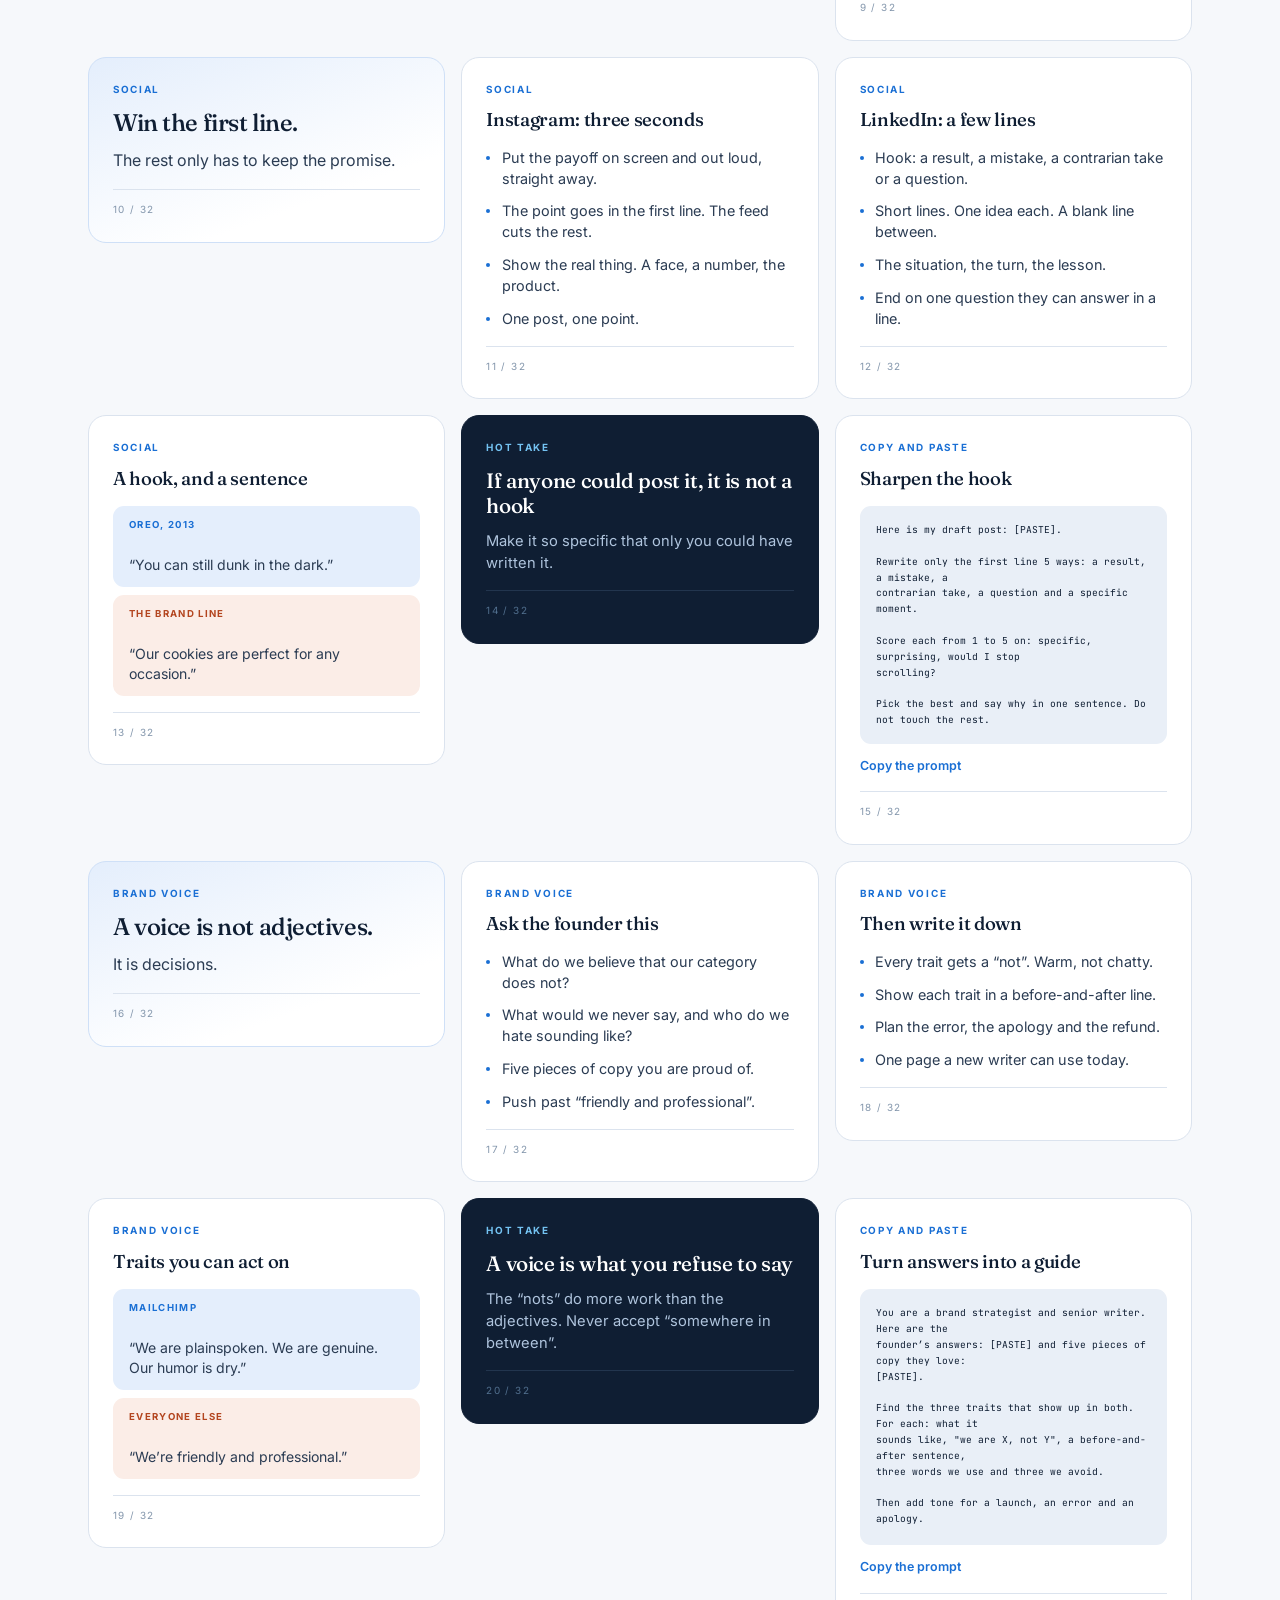
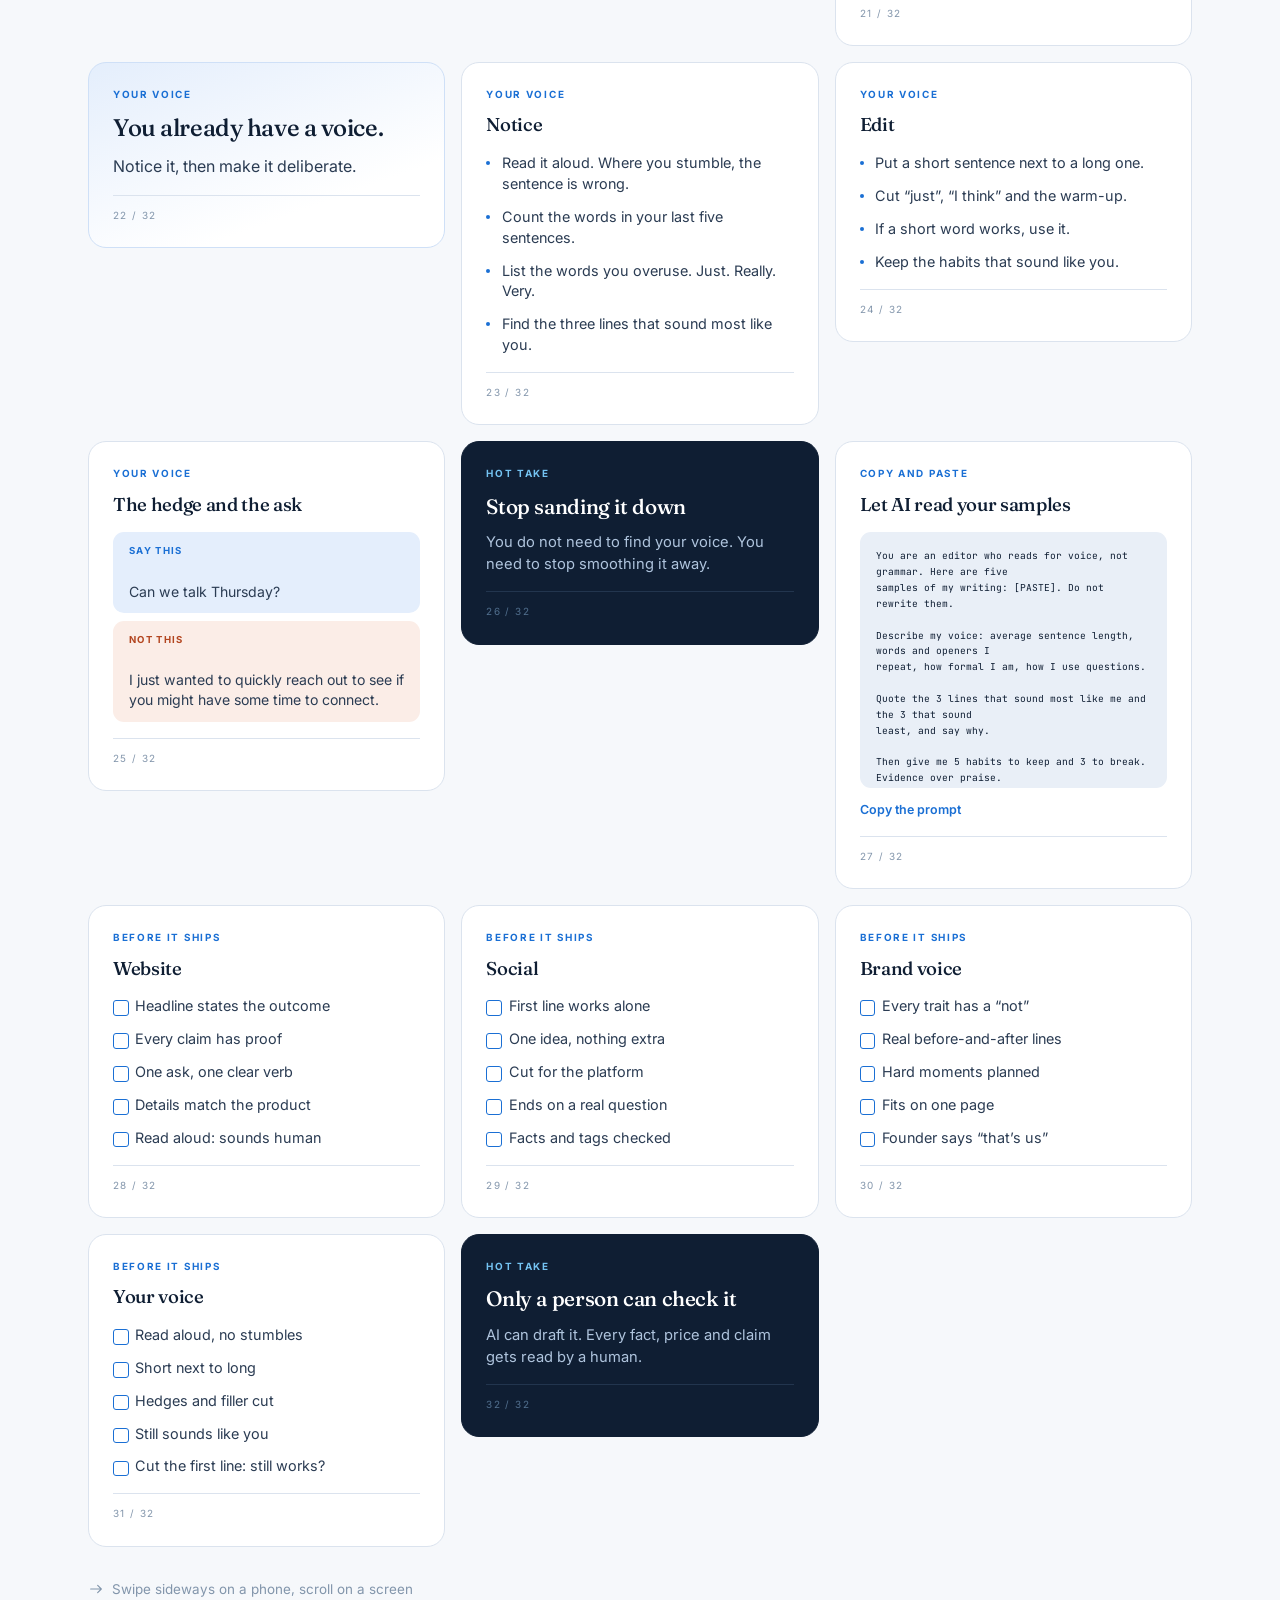
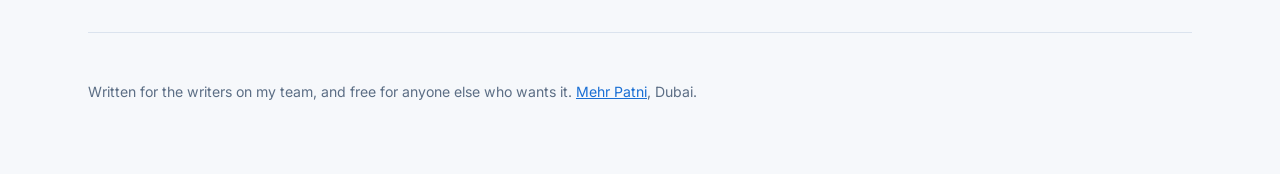
==== commit eb7fa70e: "Guide cards: a grid on a screen, a reel on a phone Cards size to their own content so there is no em" ====
--- a/guides/index.html
+++ b/guides/index.html
@@ -52,54 +52,71 @@
 .chips button:hover{border-color:var(--accent);color:var(--ink)}
 .chips button.on{background:var(--ink);border-color:var(--ink);color:var(--paper)}
 
-/* ── the deck. Reel-shaped cards, swiped sideways. ────────────────────── */
-.deck{display:flex;gap:var(--s4);overflow-x:auto;scroll-snap-type:x mandatory;
-  scrollbar-width:none;-webkit-overflow-scrolling:touch;
-  padding:var(--s2) var(--s5) var(--s6);margin-inline:calc(var(--s5) * -1);
-  scroll-padding-inline:var(--s5)}
-.deck::-webkit-scrollbar{display:none}
-.k{flex:0 0 19rem;width:19rem;aspect-ratio:9/16;scroll-snap-align:start;
-  border-radius:var(--r);padding:var(--s6) var(--s5);display:flex;flex-direction:column;
+/* ── the deck ──────────────────────────────────────────────────────────
+   On a screen with room, cards flow down a grid and size to their own
+   content, so there is no empty half-card. On a phone they become a reel
+   you swipe sideways. ─────────────────────────────────────────────────── */
+.deck{display:grid;grid-template-columns:repeat(auto-fill,minmax(17.5rem,1fr));
+  gap:var(--s4);align-items:start;padding-bottom:var(--s6)}
+.k{border-radius:var(--r);padding:var(--s5);display:flex;flex-direction:column;
   background:var(--white);border:1px solid var(--line);position:relative;overflow:hidden;
-  box-shadow:0 1rem 2.4rem -1.8rem rgba(15,30,51,.5)}
-.k .tag{font-size:.64rem;font-weight:700;letter-spacing:.17em;text-transform:uppercase;
-  color:var(--accent);margin-bottom:var(--s4)}
-.k h3{font-size:1.3rem;letter-spacing:-.02em;line-height:1.2;color:var(--ink)}
-.k .num{margin-top:auto;font-size:.64rem;letter-spacing:.14em;color:var(--faint)}
-
-.k.big h3{font-size:1.85rem;line-height:1.12}
-.k.big p{margin:var(--s3) 0 0;font-size:1.05rem;color:var(--muted)}
-
-.k ul{margin:var(--s5) 0 0;padding:0;list-style:none;display:flex;flex-direction:column;gap:var(--s3)}
+  transition:transform .2s cubic-bezier(.2,.8,.2,1),box-shadow .2s ease,border-color .2s ease}
+.k:hover{transform:translateY(-3px);border-color:var(--accent);
+  box-shadow:0 1.1rem 2.4rem -1.6rem rgba(15,30,51,.55)}
+.k::before{content:"";position:absolute;left:0;top:0;bottom:0;width:3px;background:var(--accent);
+  transform:scaleY(0);transform-origin:50% 0;transition:transform .24s cubic-bezier(.2,.8,.2,1)}
+.k:hover::before{transform:scaleY(1)}
+.k .tag{font-size:.62rem;font-weight:700;letter-spacing:.17em;text-transform:uppercase;
+  color:var(--accent);margin-bottom:var(--s3)}
+.k h3{font-size:1.16rem;letter-spacing:-.018em;line-height:1.22;color:var(--ink)}
+.k .num{margin-top:var(--s4);padding-top:var(--s3);border-top:1px solid var(--line);
+  font-size:.62rem;letter-spacing:.14em;color:var(--faint)}
+
+.k.big{background:linear-gradient(160deg,var(--accent-soft),var(--white) 72%);
+  border-color:#CFE0F7}
+.k.big h3{font-size:1.5rem;line-height:1.14}
+.k.big p{margin:var(--s3) 0 0;font-size:1rem;color:var(--body)}
+
+.k ul{margin:var(--s4) 0 0;padding:0;list-style:none;display:flex;flex-direction:column;gap:var(--s3)}
 .k li{font-size:.9rem;line-height:1.45;padding-left:.95rem;position:relative}
 .k li::before{content:"";position:absolute;left:0;top:.5rem;width:4px;height:4px;
   border-radius:50%;background:var(--accent)}
 .k li b{color:var(--ink);font-weight:600}
 
-.k.vs .pair{margin-top:var(--s5);display:flex;flex-direction:column;gap:var(--s3)}
-.k.vs .p{border-radius:12px;padding:var(--s4);font-size:.88rem;line-height:1.4}
+.k.vs .pair{margin-top:var(--s4);display:flex;flex-direction:column;gap:var(--s2)}
+.k.vs .p{border-radius:11px;padding:var(--s3) var(--s4);font-size:.88rem;line-height:1.4}
 .k.vs .p.a{background:var(--accent-soft)} .k.vs .p.b{background:var(--warm-soft)}
-.k.vs .p b{display:block;font-size:.64rem;font-weight:700;letter-spacing:.14em;
-  text-transform:uppercase;margin-bottom:var(--s2)}
+.k.vs .p b{display:block;font-size:.6rem;font-weight:700;letter-spacing:.14em;
+  text-transform:uppercase;margin-bottom:var(--s1)}
 .k.vs .p.a b{color:var(--accent)} .k.vs .p.b b{color:var(--warm)}
 
 .k.hot{background:var(--ink);border-color:var(--ink)}
-.k.hot .tag{color:var(--accent-2,#74C3F2)}
-.k.hot h3{color:#fff;font-size:1.6rem}
-.k.hot p{margin:var(--s4) 0 0;font-size:.95rem;color:#AFC4DD;line-height:1.5}
-.k.hot .num{color:#52708F}
-
-.k.code pre{margin:var(--s4) 0 0;flex:1;overflow:auto;background:var(--paper-2);
-  border-radius:12px;padding:var(--s4);font-family:"JetBrains Mono",ui-monospace,monospace;
-  font-size:.6rem;line-height:1.65;white-space:pre-wrap;color:var(--ink)}
+.k.hot::before{background:#74C3F2}
+.k.hot .tag{color:#74C3F2}
+.k.hot h3{color:#fff;font-size:1.3rem}
+.k.hot p{margin:var(--s3) 0 0;font-size:.92rem;color:#AFC4DD;line-height:1.5}
+.k.hot .num{color:#52708F;border-top-color:#22354E}
+
+.k.code pre{margin:var(--s4) 0 0;background:var(--paper-2);border-radius:11px;padding:var(--s4);
+  font-family:"JetBrains Mono",ui-monospace,monospace;font-size:.6rem;line-height:1.65;
+  white-space:pre-wrap;color:var(--ink);max-height:16rem;overflow:auto}
 .k.code .cp{margin-top:var(--s3);appearance:none;cursor:pointer;font:inherit;font-size:.78rem;
   font-weight:600;color:var(--accent);background:none;border:0;padding:0;text-align:left}
 
-.k.check ul{margin-top:var(--s4)}
 .k.check li{padding-left:1.4rem}
 .k.check li::before{content:"";top:.26rem;width:.85rem;height:.85rem;border-radius:3px;
   background:none;border:1.5px solid var(--accent)}
 
+/* Phones get the reel. */
+@media(max-width:52rem){
+  .deck{display:flex;gap:var(--s3);overflow-x:auto;scroll-snap-type:x mandatory;
+    scrollbar-width:none;-webkit-overflow-scrolling:touch;
+    padding:var(--s2) var(--s5) var(--s5);margin-inline:calc(var(--s5) * -1);
+    scroll-padding-inline:var(--s5)}
+  .deck::-webkit-scrollbar{display:none}
+  .k{flex:0 0 17rem;width:17rem;scroll-snap-align:start}
+  .k .num{margin-top:auto}
+}
 .hint{margin:0;font-size:.84rem;color:var(--faint);display:flex;align-items:center;gap:var(--s2)}
 .hint svg{width:1rem;height:1rem}
 footer{padding:var(--s7) 0 var(--s8);margin-top:var(--s6);border-top:1px solid var(--line);
@@ -120,7 +137,7 @@
   <header>
     <p class="eyebrow">Free &middot; for the writers I work with</p>
     <h1>Copy guides for junior writers</h1>
-    <p class="lede">Thirty-two cards on writing for a brand. Swipe through, take what works.</p>
+    <p class="lede">Thirty-two cards on writing for a brand. Take what works, argue with the rest.</p>
     <a class="getpdf" href="Mehr Patni - Copy Guides for Junior Writers.pdf" download>
       <svg viewBox="0 0 24 24" fill="none" stroke="currentColor" stroke-width="1.7" stroke-linecap="round" stroke-linejoin="round" aria-hidden="true"><path d="M12 3.5v11M7.8 10.6 12 14.8l4.2-4.2M4 17.5v1.6A1.9 1.9 0 0 0 5.9 21h12.2a1.9 1.9 0 0 0 1.9-1.9v-1.6"/></svg>
       <span>Complimentary guide for you!</span></a>
@@ -134,7 +151,7 @@
 <div class="wrap">
   <p class="hint">
     <svg viewBox="0 0 24 24" fill="none" stroke="currentColor" stroke-width="1.7" stroke-linecap="round" stroke-linejoin="round" aria-hidden="true"><path d="M4 12h16M14.5 6.5 20 12l-5.5 5.5"/></svg>
-    Swipe or scroll sideways
+    Swipe sideways on a phone, scroll on a screen
   </p>
   <footer>Written for the writers on my team, and free for anyone else who wants it.
     <a href="../index.html">Mehr Patni</a>, Dubai.</footer>
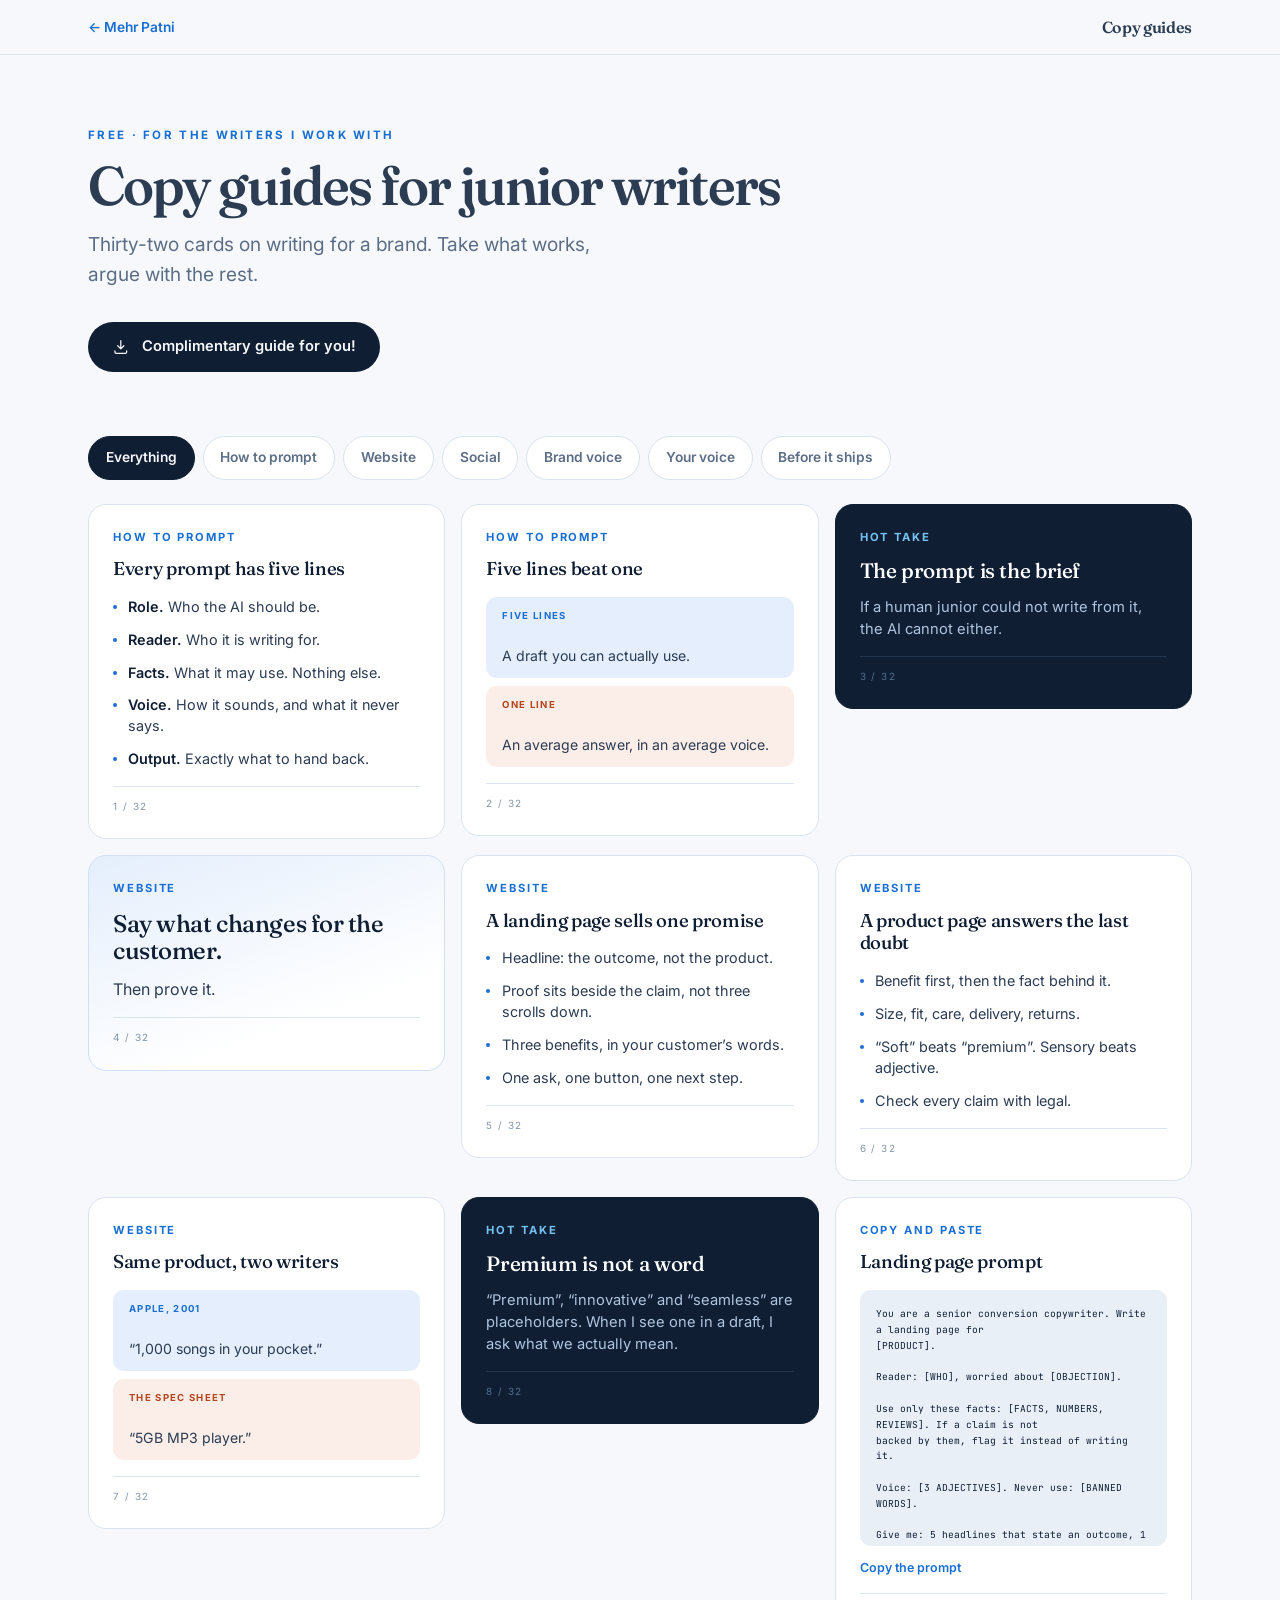
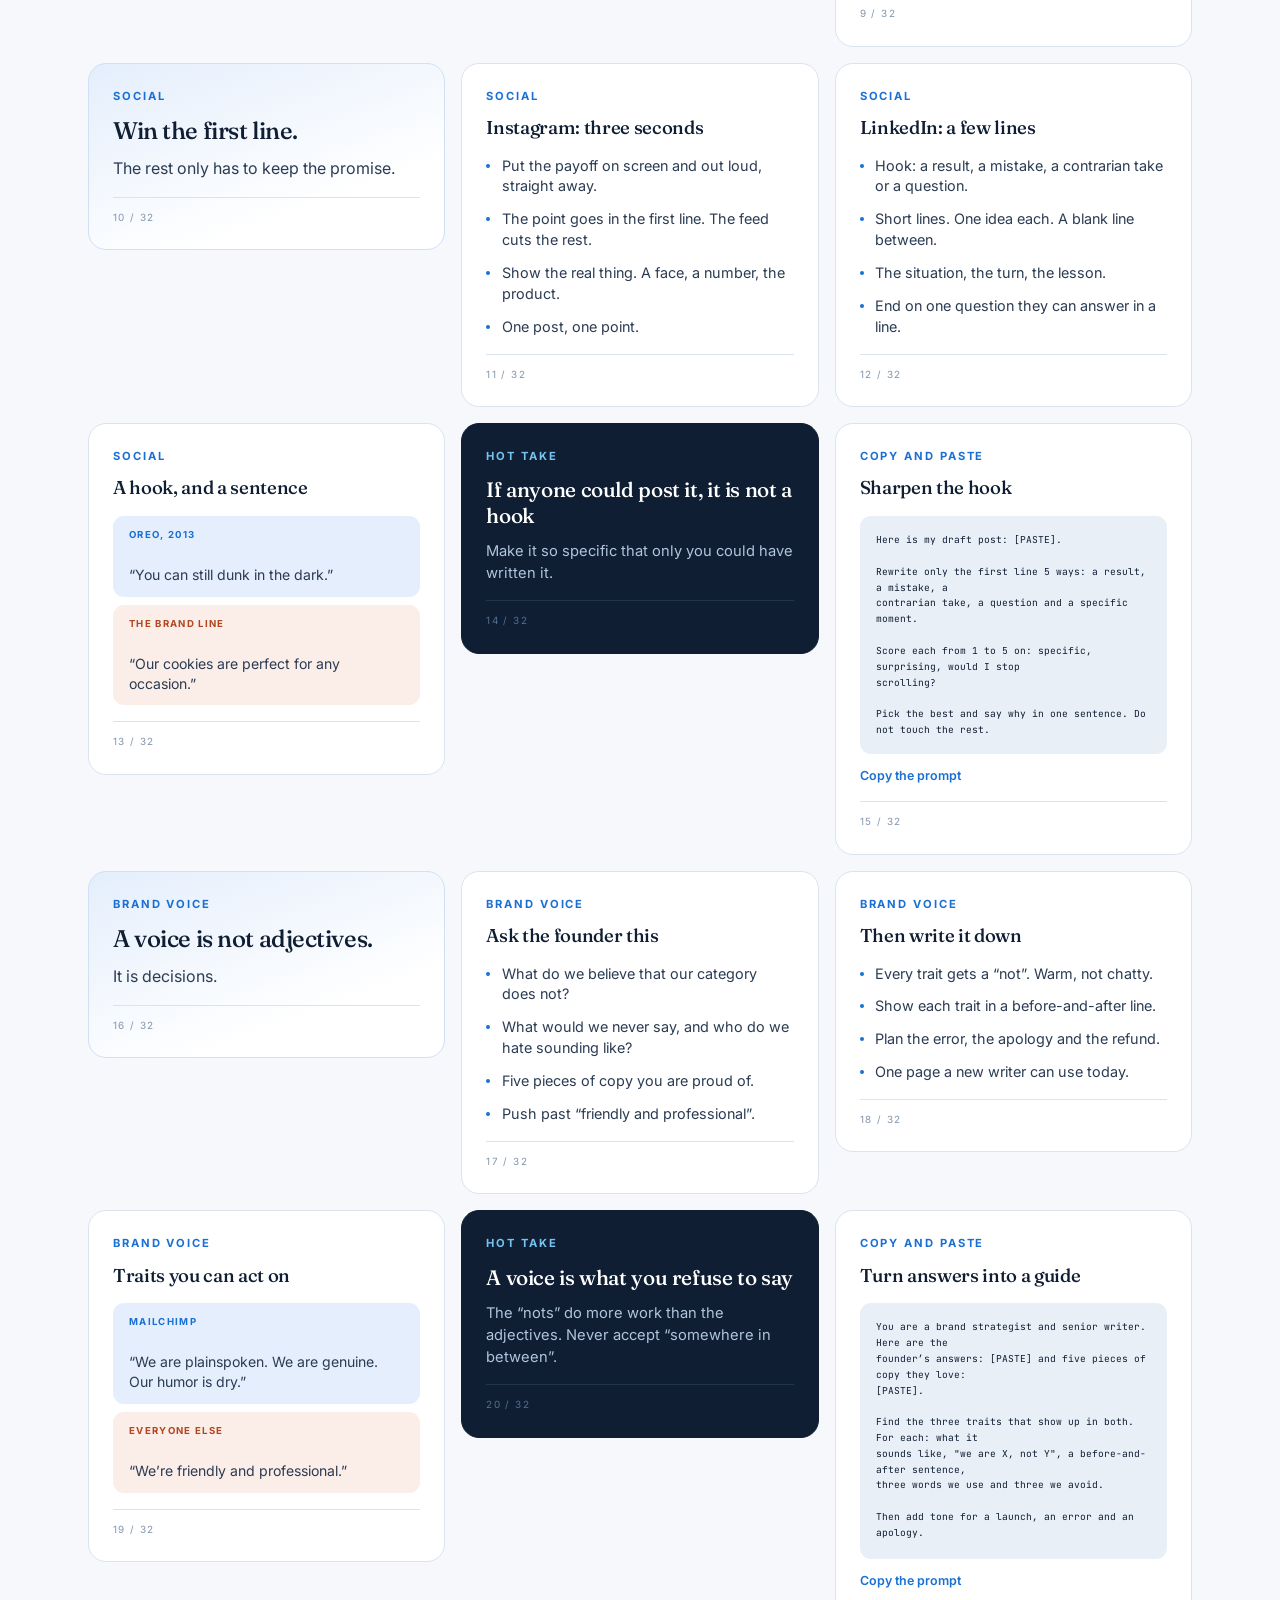
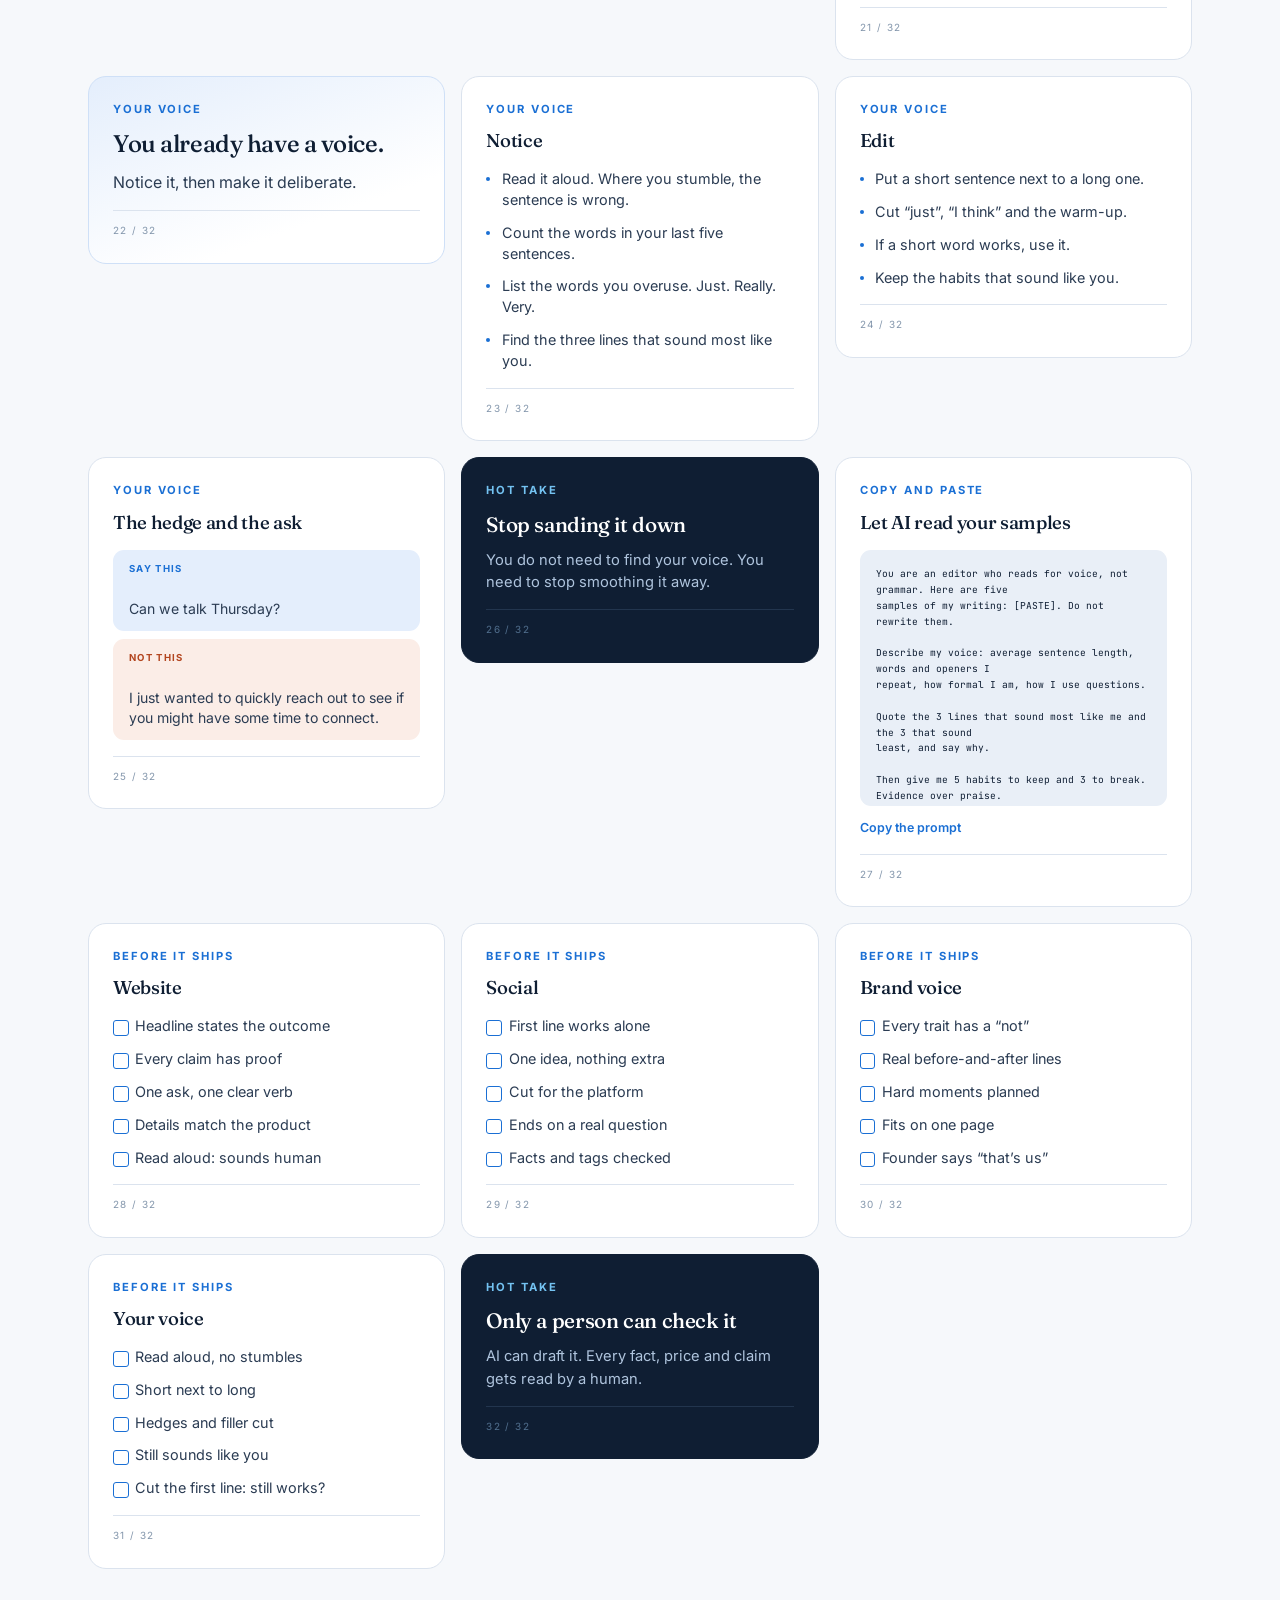
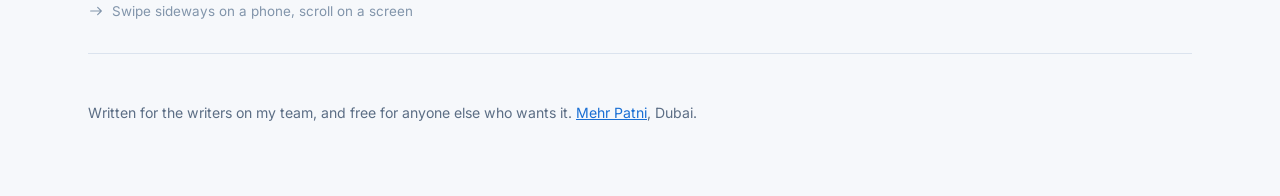
==== commit dbc562c5: "Mobile audit: no sideways scroll anywhere, bigger small type Measured every page at 320, 360, 390, 4" ====
--- a/guides/index.html
+++ b/guides/index.html
@@ -3,8 +3,11 @@
 <head>
 <meta charset="utf-8">
 <meta name="viewport" content="width=device-width, initial-scale=1, viewport-fit=cover">
-<title>Copy guides for junior writers</title>
+<title>Copy Guides | Mehr Patni</title>
 <meta name="description" content="Thirty-two cards on writing for a brand: websites, social, brand voice and your own. Swipe through, take what works.">
+<link rel="icon" type="image/png" sizes="32x32" href="../icon-32.png">
+<link rel="apple-touch-icon" sizes="180x180" href="../icon-180.png">
+<meta name="theme-color" content="#1A6FD4">
 <link rel="preconnect" href="https://fonts.googleapis.com">
 <link rel="preconnect" href="https://fonts.gstatic.com" crossorigin>
 <link href="https://fonts.googleapis.com/css2?family=Fraunces:ital,opsz,wght@0,9..144,500;0,9..144,600;1,9..144,400&family=Inter:wght@400;500;600;700&family=JetBrains+Mono:wght@400&display=swap" rel="stylesheet">
@@ -18,6 +21,7 @@
   --s6:2rem; --s7:3rem; --s8:4.5rem; --r:18px;
 }
 *{box-sizing:border-box}
+html{overflow-x:clip}
 body{margin:0;background:var(--paper);color:var(--body);
   font-family:Inter,system-ui,-apple-system,"Segoe UI",Helvetica,Arial,sans-serif;
   font-size:1.02rem;line-height:1.55;-webkit-font-smoothing:antialiased;overflow-x:hidden}
@@ -66,7 +70,7 @@
 .k::before{content:"";position:absolute;left:0;top:0;bottom:0;width:3px;background:var(--accent);
   transform:scaleY(0);transform-origin:50% 0;transition:transform .24s cubic-bezier(.2,.8,.2,1)}
 .k:hover::before{transform:scaleY(1)}
-.k .tag{font-size:.62rem;font-weight:700;letter-spacing:.17em;text-transform:uppercase;
+.k .tag{font-size:.7rem;font-weight:700;letter-spacing:.17em;text-transform:uppercase;
   color:var(--accent);margin-bottom:var(--s3)}
 .k h3{font-size:1.16rem;letter-spacing:-.018em;line-height:1.22;color:var(--ink)}
 .k .num{margin-top:var(--s4);padding-top:var(--s3);border-top:1px solid var(--line);
@@ -109,6 +113,8 @@
 
 /* Phones get the reel. */
 @media(max-width:52rem){
+  .k .tag{font-size:.74rem}
+  .k li{font-size:.94rem}
   .deck{display:flex;gap:var(--s3);overflow-x:auto;scroll-snap-type:x mandatory;
     scrollbar-width:none;-webkit-overflow-scrolling:touch;
     padding:var(--s2) var(--s5) var(--s5);margin-inline:calc(var(--s5) * -1);
